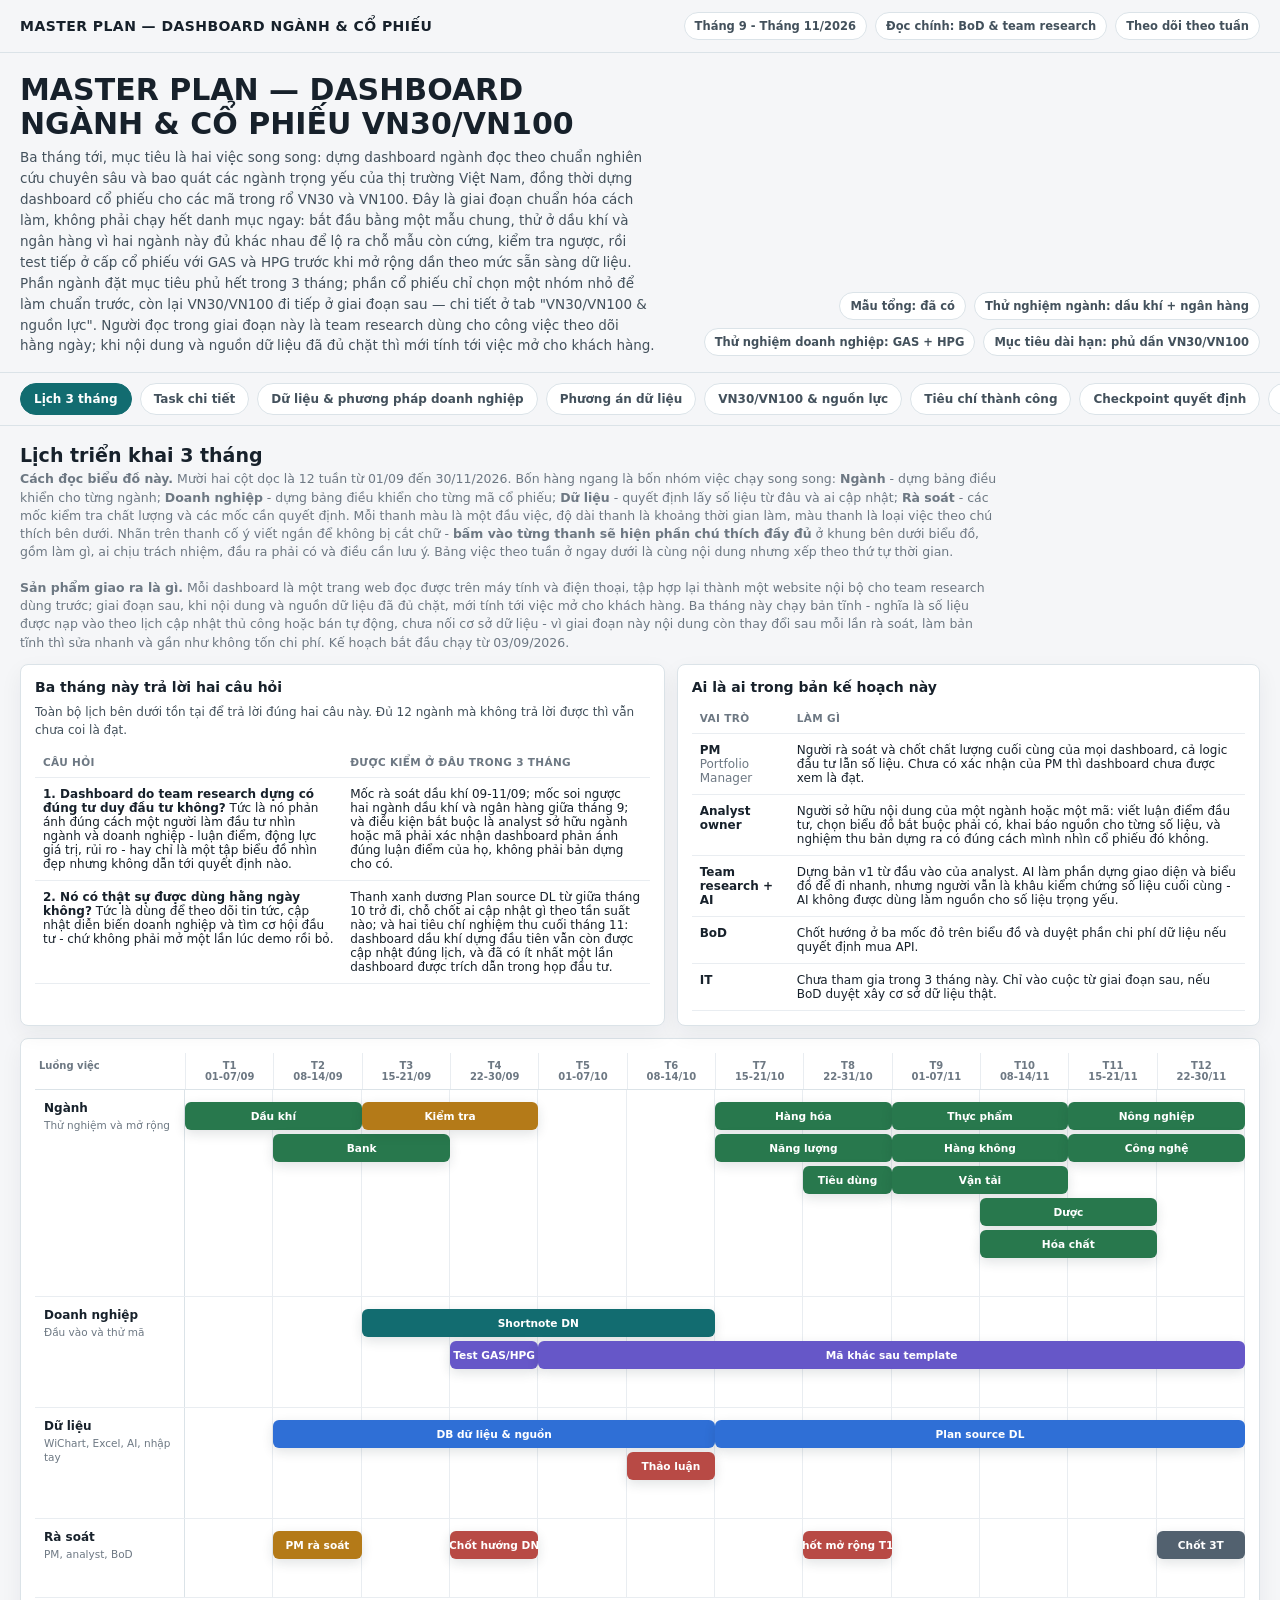
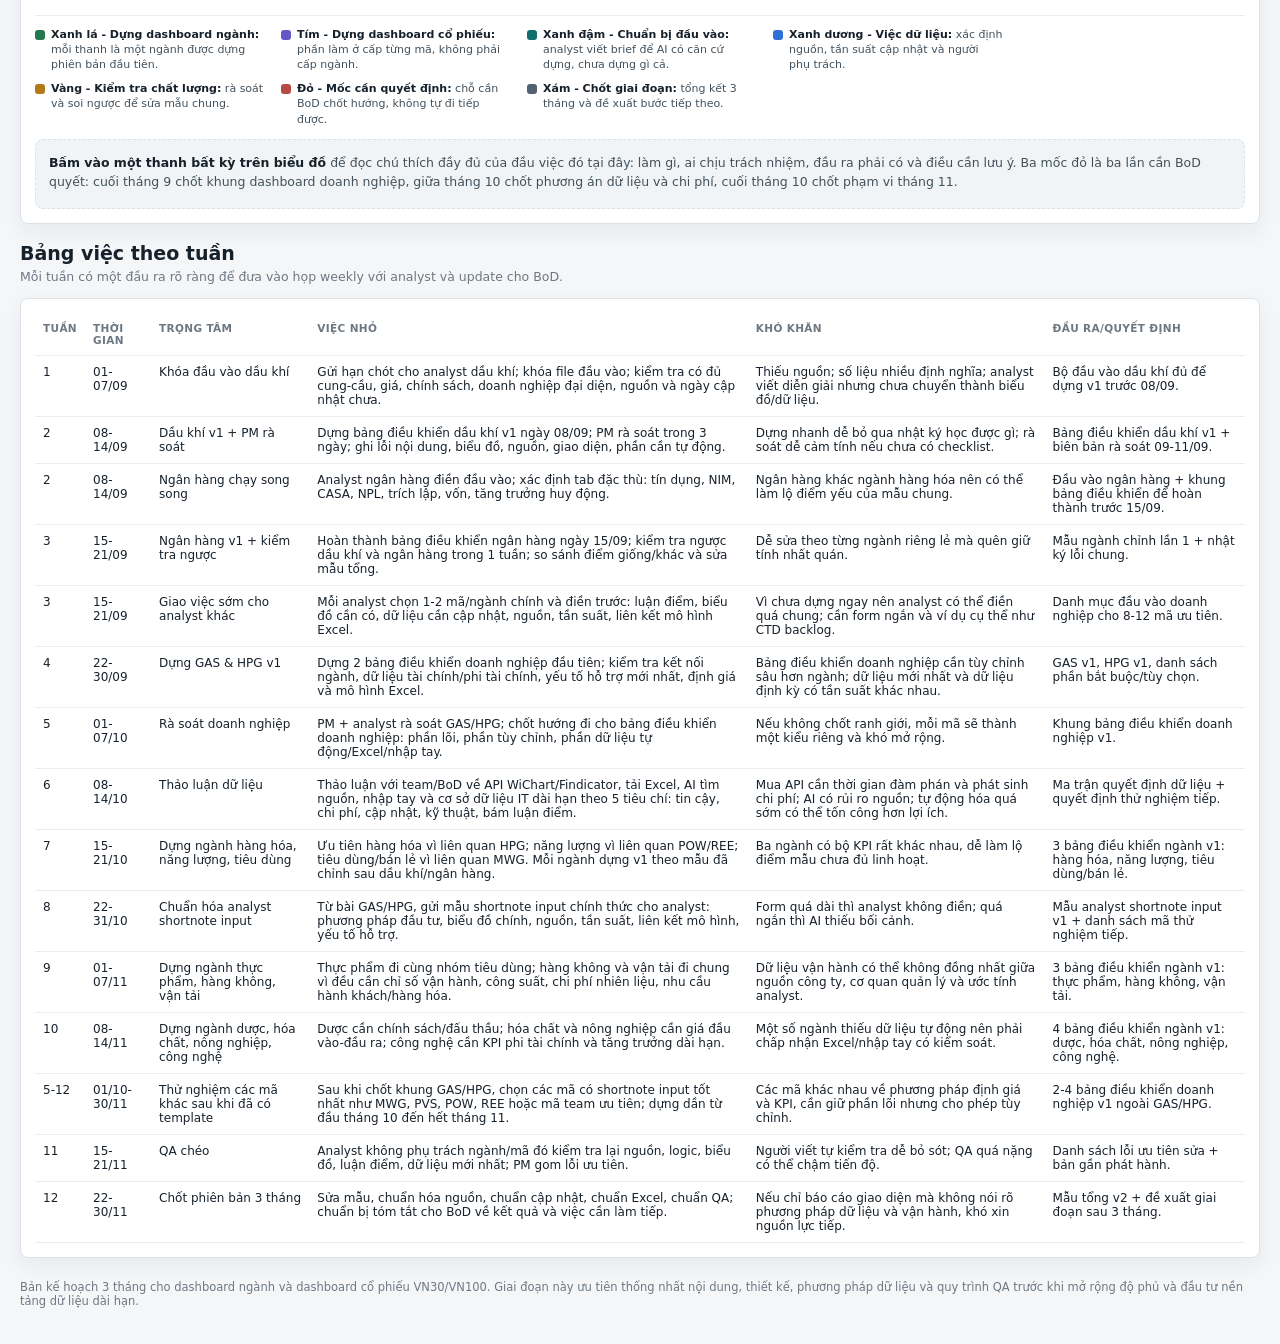
==== index.html @ db9c9053 "Rút gọn chú thích và thống nhất cách gọi BoD - Bỏ mục "Vì sao ở thời điểm này" khỏi 23 chú thích trê" ====
<!doctype html>
<html lang="vi">
<head>
<meta charset="utf-8"/>
<meta name="viewport" content="width=device-width,initial-scale=1"/>
<title>Master Plan Dashboard Ngành & Cổ Phiếu</title>
<style>
:root{
  color-scheme:light;
  --page:#f5f6f8;
  --surface:#ffffff;
  --soft:#f0f4f6;
  --soft2:#f8fafb;
  --ink:#17212b;
  --ink2:#43515c;
  --muted:#6d7883;
  --line:#dbe3e8;
  --hair:#e9edf1;
  --teal:#126c70;
  --blue:#2f6fd6;
  --green:#28784d;
  --amber:#b47a18;
  --red:#b84a45;
  --violet:#6657c8;
  --slate:#52616f;
  --shadow:0 8px 22px rgba(20,35,45,.06);
}
*{box-sizing:border-box}
html{scroll-behavior:smooth}
body{margin:0;background:var(--page);color:var(--ink);font-family:ui-sans-serif,system-ui,-apple-system,"Segoe UI",Roboto,Arial,sans-serif;font-variant-numeric:tabular-nums}
button,input,select{font:inherit}
button{appearance:none}
header{position:sticky;top:0;z-index:30;background:rgba(245,246,248,.94);backdrop-filter:blur(12px);border-bottom:1px solid var(--line)}
.nav{max-width:1480px;margin:auto;padding:12px 20px;display:flex;align-items:center;justify-content:space-between;gap:16px}
.brand{font-size:14px;font-weight:900;letter-spacing:.45px;text-transform:uppercase}
.navright{display:flex;gap:8px;align-items:center;flex-wrap:wrap}
.chip{border:1px solid var(--line);background:var(--surface);border-radius:999px;padding:6px 10px;color:var(--ink2);font-size:11.5px;font-weight:750}
.container{max-width:1480px;margin:auto;padding:20px 20px 36px}
.intro{display:flex;justify-content:space-between;gap:18px;align-items:flex-end;margin-bottom:16px}
.intro h1{font-size:30px;line-height:1.12;margin:0 0 7px;letter-spacing:0;text-transform:uppercase}
.intro p{margin:0;color:var(--ink2);font-size:13.5px;line-height:1.55;max-width:920px}
.introMeta{display:flex;gap:8px;flex-wrap:wrap;justify-content:flex-end}
.tabs{position:sticky;top:47px;z-index:25;background:rgba(245,246,248,.95);backdrop-filter:blur(10px);border-top:1px solid var(--line);border-bottom:1px solid var(--line);margin:0 -20px;padding:10px 20px;display:flex;gap:8px;overflow:auto}
.tabbtn{white-space:nowrap;border:1px solid var(--line);background:var(--surface);color:var(--ink2);border-radius:999px;padding:8px 13px;font-size:12px;font-weight:850;cursor:pointer}
.tabbtn.active{background:var(--teal);border-color:var(--teal);color:#fff}
.pane{display:none}
.pane.active{display:block}
.section{margin-top:18px}
.sectionhead{display:flex;justify-content:space-between;gap:16px;align-items:flex-end;margin-bottom:12px;flex-wrap:wrap}
.sectionhead h2{font-size:19px;margin:0}
.sectionhead p{margin:4px 0 0;color:var(--muted);font-size:12.5px;line-height:1.45;max-width:980px}
.grid{display:grid;gap:12px}
.two{grid-template-columns:1.05fr .95fr}
.three{grid-template-columns:repeat(3,1fr)}
.card{background:var(--surface);border:1px solid var(--line);border-radius:8px;padding:14px;box-shadow:var(--shadow);overflow:auto}
.card h3{margin:0 0 8px;font-size:14px}
.note{border-left:4px solid var(--teal);background:var(--soft);border-radius:8px;padding:12px 13px;color:var(--ink2);font-size:12.5px;line-height:1.55}
.list{margin:0;padding-left:18px;color:var(--ink2);font-size:12px;line-height:1.55}
.list li{margin:4px 0}
.tagrow{display:flex;gap:7px;flex-wrap:wrap}
.tag{display:inline-flex;align-items:center;border-radius:999px;padding:4px 8px;font-size:10.5px;font-weight:850;background:var(--soft);color:var(--teal);border:1px solid var(--line)}
table{width:100%;border-collapse:collapse;font-size:12px}
th,td{border-bottom:1px solid var(--hair);padding:9px 8px;text-align:left;vertical-align:top}
th{font-size:10.5px;text-transform:uppercase;letter-spacing:.35px;color:var(--muted)}
td b{color:var(--ink)}
.status{display:inline-flex;border-radius:999px;padding:3px 8px;font-size:10.5px;font-weight:850;white-space:nowrap}
.s-now{background:#e6f2f2;color:var(--teal)}
.s-next{background:#e8effc;color:var(--blue)}
.s-discuss{background:#fff1dc;color:#8a5d13}
.s-risk{background:#fae7e5;color:var(--red)}
.s-later{background:#edf0f3;color:var(--slate)}
.timelineWrap{overflow:auto;padding-bottom:6px}
.gantt{min-width:1120px}
.weeks{display:grid;grid-template-columns:150px repeat(12,1fr);border-bottom:1px solid var(--line)}
.weeks div{padding:7px 4px;font-size:10px;font-weight:850;color:var(--muted);text-align:center;border-left:1px solid var(--hair);min-width:0}
.weeks div:first-child{text-align:left;border-left:0}
.lane{display:grid;grid-template-columns:150px 1fr;min-height:52px;border-bottom:1px solid var(--hair)}
.laneLabel{padding:11px 9px;border-right:1px solid var(--line)}
.laneLabel b{display:block;font-size:12px}
.laneLabel span{display:block;font-size:10.5px;color:var(--muted);line-height:1.35;margin-top:3px}
.laneTrack{position:relative;background:repeating-linear-gradient(to right,transparent 0,transparent calc(100% / 12 - 1px),var(--hair) calc(100% / 12 - 1px),var(--hair) calc(100% / 12))}
.bar{position:absolute;top:12px;height:28px;border:0;border-radius:6px;color:#fff;font-size:10.6px;font-weight:900;display:flex;align-items:center;justify-content:center;padding:0 5px;cursor:pointer;box-shadow:0 4px 12px rgba(20,35,45,.13);overflow:hidden;white-space:nowrap;text-overflow:ellipsis;min-width:0}
.bar[data-kind="method"]{background:var(--teal)}
.bar[data-kind="data"]{background:var(--blue)}
.bar[data-kind="build"]{background:var(--green)}
.bar[data-kind="qa"]{background:var(--amber)}
.bar[data-kind="stock"]{background:var(--violet)}
.bar[data-kind="decision"]{background:var(--red)}
.bar[data-kind="ops"]{background:var(--slate)}
.legend{display:flex;flex-wrap:wrap;gap:8px 16px;margin-top:11px;padding-top:11px;border-top:1px solid var(--hair)}
.legend .legItem{display:inline-flex;align-items:flex-start;gap:6px;font-size:11px;color:var(--ink2);line-height:1.4;max-width:230px}
.legend i{width:10px;height:10px;border-radius:3px;flex:0 0 auto;margin-top:3px}
.legend b{color:var(--ink);font-weight:850}
.legend .lg-method{background:var(--teal)} .legend .lg-data{background:var(--blue)} .legend .lg-build{background:var(--green)}
.legend .lg-qa{background:var(--amber)} .legend .lg-stock{background:var(--violet)} .legend .lg-decision{background:var(--red)} .legend .lg-ops{background:var(--slate)}
.detailBox{background:var(--soft);border:1px dashed var(--line);border-radius:8px;padding:13px;margin-top:12px;color:var(--ink2);font-size:12.5px;line-height:1.55;min-height:70px}
.detailBox b{color:var(--ink)}
.workGrid{display:grid;grid-template-columns:repeat(3,1fr);gap:12px}
.workCard,.option{background:var(--surface);border:1px solid var(--line);border-radius:8px;padding:13px;cursor:pointer;text-align:left}
.workCard{min-height:168px}
.workCard.active,.option.active{outline:2px solid var(--teal)}
.workCard h3{display:flex;align-items:flex-start;justify-content:space-between;gap:8px}
.workCard small{font-size:10px;color:var(--muted);font-weight:850;text-transform:uppercase;text-align:right;max-width:92px}
.workCard p,.option p{font-size:12px;color:var(--ink2);line-height:1.48;margin:0}
.optionGrid{display:grid;grid-template-columns:repeat(5,1fr);gap:10px}
.option h3{margin:0 0 5px;font-size:13px}
.score{display:grid;gap:5px;margin-top:8px}
.scoreRow{display:grid;grid-template-columns:74px 1fr 22px;gap:6px;align-items:center;font-size:10.5px;color:var(--muted)}
.rail{height:6px;border-radius:999px;background:var(--hair);overflow:hidden}
.rail span{display:block;height:100%;border-radius:999px;background:linear-gradient(90deg,var(--teal),var(--blue))}
.raci td:not(:first-child){text-align:center;font-weight:850}
.raci .a{color:var(--red)} .raci .r{color:var(--blue)} .raci .c{color:var(--amber)} .raci .i{color:var(--muted)}
.tag.vn30{background:#e6f2f2;color:var(--teal)}
.tag.vn100{background:#e8effc;color:var(--blue)}
.tag.later{background:#edf0f3;color:var(--slate)}
.footer{margin-top:22px;color:var(--muted);font-size:11.5px}
@media(max-width:1180px){.intro{display:block}.introMeta{justify-content:flex-start;margin-top:12px}.two,.three,.workGrid,.optionGrid{grid-template-columns:1fr}}
@media(max-width:680px){.container{padding:14px}.nav{padding:10px 14px;align-items:flex-start}.tabs{margin-left:-14px;margin-right:-14px;padding-left:14px}.intro h1{font-size:24px}.chip{font-size:10.5px}}
</style>
</head>
<body>
<header>
  <div class="nav">
    <div class="brand">Master Plan — Dashboard Ngành & Cổ Phiếu</div>
    <div class="navright">
      <span class="chip">Tháng 9 - Tháng 11/2026</span>
      <span class="chip">Đọc chính: BoD & team research</span>
      <span class="chip">Theo dõi theo tuần</span>
    </div>
  </div>
</header>

<main class="container">
  <section class="intro">
    <div>
      <h1>Master Plan — Dashboard Ngành & Cổ Phiếu VN30/VN100</h1>
      <p>Ba tháng tới, mục tiêu là hai việc song song: dựng dashboard ngành đọc theo chuẩn nghiên cứu chuyên sâu và bao quát các ngành trọng yếu của thị trường Việt Nam, đồng thời dựng dashboard cổ phiếu cho các mã trong rổ VN30 và VN100. Đây là giai đoạn chuẩn hóa cách làm, không phải chạy hết danh mục ngay: bắt đầu bằng một mẫu chung, thử ở dầu khí và ngân hàng vì hai ngành này đủ khác nhau để lộ ra chỗ mẫu còn cứng, kiểm tra ngược, rồi test tiếp ở cấp cổ phiếu với GAS và HPG trước khi mở rộng dần theo mức sẵn sàng dữ liệu. Phần ngành đặt mục tiêu phủ hết trong 3 tháng; phần cổ phiếu chỉ chọn một nhóm nhỏ để làm chuẩn trước, còn lại VN30/VN100 đi tiếp ở giai đoạn sau — chi tiết ở tab "VN30/VN100 & nguồn lực". Người đọc trong giai đoạn này là team research dùng cho công việc theo dõi hằng ngày; khi nội dung và nguồn dữ liệu đã đủ chặt thì mới tính tới việc mở cho khách hàng.</p>
    </div>
    <div class="introMeta">
      <span class="chip">Mẫu tổng: đã có</span>
      <span class="chip">Thử nghiệm ngành: dầu khí + ngân hàng</span>
      <span class="chip">Thử nghiệm doanh nghiệp: GAS + HPG</span>
      <span class="chip">Mục tiêu dài hạn: phủ dần VN30/VN100</span>
    </div>
  </section>

  <nav class="tabs" aria-label="Các phần của bảng điều khiển kế hoạch">
    <button class="tabbtn active" data-tab="timeline">Lịch 3 tháng</button>
    <button class="tabbtn" data-tab="tasks">Task chi tiết</button>
    <button class="tabbtn" data-tab="company">Dữ liệu & phương pháp doanh nghiệp</button>
    <button class="tabbtn" data-tab="data">Phương án dữ liệu</button>
    <button class="tabbtn" data-tab="matrix">VN30/VN100 & nguồn lực</button>
    <button class="tabbtn" data-tab="success">Tiêu chí thành công</button>
    <button class="tabbtn" data-tab="decision">Checkpoint quyết định</button>
    <button class="tabbtn" data-tab="ops">RACI & QA</button>
  </nav>

  <section class="pane active" id="timeline">
    <div class="section">
      <div class="sectionhead">
        <div>
          <h2>Lịch triển khai 3 tháng</h2>
          <p><b>Cách đọc biểu đồ này.</b> Mười hai cột dọc là 12 tuần từ 01/09 đến 30/11/2026. Bốn hàng ngang là bốn nhóm việc chạy song song: <b>Ngành</b> - dựng bảng điều khiển cho từng ngành; <b>Doanh nghiệp</b> - dựng bảng điều khiển cho từng mã cổ phiếu; <b>Dữ liệu</b> - quyết định lấy số liệu từ đâu và ai cập nhật; <b>Rà soát</b> - các mốc kiểm tra chất lượng và các mốc cần quyết định. Mỗi thanh màu là một đầu việc, độ dài thanh là khoảng thời gian làm, màu thanh là loại việc theo chú thích bên dưới. Nhãn trên thanh cố ý viết ngắn để không bị cắt chữ - <b>bấm vào từng thanh sẽ hiện phần chú thích đầy đủ</b> ở khung bên dưới biểu đồ, gồm làm gì, ai chịu trách nhiệm, đầu ra phải có và điều cần lưu ý. Bảng việc theo tuần ở ngay dưới là cùng nội dung nhưng xếp theo thứ tự thời gian.<br><br><b>Sản phẩm giao ra là gì.</b> Mỗi dashboard là một trang web đọc được trên máy tính và điện thoại, tập hợp lại thành một website nội bộ cho team research dùng trước; giai đoạn sau, khi nội dung và nguồn dữ liệu đã đủ chặt, mới tính tới việc mở cho khách hàng. Ba tháng này chạy bản tĩnh - nghĩa là số liệu được nạp vào theo lịch cập nhật thủ công hoặc bán tự động, chưa nối cơ sở dữ liệu - vì giai đoạn này nội dung còn thay đổi sau mỗi lần rà soát, làm bản tĩnh thì sửa nhanh và gần như không tốn chi phí. Kế hoạch bắt đầu chạy từ 03/09/2026.</p>
        </div>
      </div>
      <div class="grid two" style="margin-bottom:12px">
        <div class="card">
          <h3>Ba tháng này trả lời hai câu hỏi</h3>
          <p style="margin:0 0 8px;color:var(--ink2);font-size:12px;line-height:1.5">Toàn bộ lịch bên dưới tồn tại để trả lời đúng hai câu này. Đủ 12 ngành mà không trả lời được thì vẫn chưa coi là đạt.</p>
          <table>
            <thead><tr><th>Câu hỏi</th><th>Được kiểm ở đâu trong 3 tháng</th></tr></thead>
            <tbody>
              <tr>
                <td><b>1. Dashboard do team research dựng có đúng tư duy đầu tư không?</b> Tức là nó phản ánh đúng cách một người làm đầu tư nhìn ngành và doanh nghiệp - luận điểm, động lực giá trị, rủi ro - hay chỉ là một tập biểu đồ nhìn đẹp nhưng không dẫn tới quyết định nào.</td>
                <td>Mốc rà soát dầu khí 09-11/09; mốc soi ngược hai ngành dầu khí và ngân hàng giữa tháng 9; và điều kiện bắt buộc là analyst sở hữu ngành hoặc mã phải xác nhận dashboard phản ánh đúng luận điểm của họ, không phải bản dựng cho có.</td>
              </tr>
              <tr>
                <td><b>2. Nó có thật sự được dùng hằng ngày không?</b> Tức là dùng để theo dõi tin tức, cập nhật diễn biến doanh nghiệp và tìm cơ hội đầu tư - chứ không phải mở một lần lúc demo rồi bỏ.</td>
                <td>Thanh xanh dương Plan source DL từ giữa tháng 10 trở đi, chỗ chốt ai cập nhật gì theo tần suất nào; và hai tiêu chí nghiệm thu cuối tháng 11: dashboard dầu khí dựng đầu tiên vẫn còn được cập nhật đúng lịch, và đã có ít nhất một lần dashboard được trích dẫn trong họp đầu tư.</td>
              </tr>
            </tbody>
          </table>
        </div>
        <div class="card">
          <h3>Ai là ai trong bản kế hoạch này</h3>
          <table>
            <thead><tr><th>Vai trò</th><th>Làm gì</th></tr></thead>
            <tbody>
              <tr><td><b>PM</b><br><span style="color:var(--muted)">Portfolio Manager</span></td><td>Người rà soát và chốt chất lượng cuối cùng của mọi dashboard, cả logic đầu tư lẫn số liệu. Chưa có xác nhận của PM thì dashboard chưa được xem là đạt.</td></tr>
              <tr><td><b>Analyst owner</b></td><td>Người sở hữu nội dung của một ngành hoặc một mã: viết luận điểm đầu tư, chọn biểu đồ bắt buộc phải có, khai báo nguồn cho từng số liệu, và nghiệm thu bản dựng ra có đúng cách mình nhìn cổ phiếu đó không.</td></tr>
              <tr><td><b>Team research + AI</b></td><td>Dựng bản v1 từ đầu vào của analyst. AI làm phần dựng giao diện và biểu đồ để đi nhanh, nhưng người vẫn là khâu kiểm chứng số liệu cuối cùng - AI không được dùng làm nguồn cho số liệu trọng yếu.</td></tr>
              <tr><td><b>BoD</b></td><td>Chốt hướng ở ba mốc đỏ trên biểu đồ và duyệt phần chi phí dữ liệu nếu quyết định mua API.</td></tr>
              <tr><td><b>IT</b></td><td>Chưa tham gia trong 3 tháng này. Chỉ vào cuộc từ giai đoạn sau, nếu BoD duyệt xây cơ sở dữ liệu thật.</td></tr>
            </tbody>
          </table>
        </div>
      </div>
      <div class="card">
        <div class="timelineWrap">
          <div class="gantt" id="gantt">
            <div class="weeks" id="weeksHeader"></div>
          </div>
        </div>
        <div class="legend">
          <span class="legItem"><i class="lg-build"></i><span><b>Xanh lá - Dựng dashboard ngành:</b> mỗi thanh là một ngành được dựng phiên bản đầu tiên.</span></span>
          <span class="legItem"><i class="lg-stock"></i><span><b>Tím - Dựng dashboard cổ phiếu:</b> phần làm ở cấp từng mã, không phải cấp ngành.</span></span>
          <span class="legItem"><i class="lg-method"></i><span><b>Xanh đậm - Chuẩn bị đầu vào:</b> analyst viết brief để AI có căn cứ dựng, chưa dựng gì cả.</span></span>
          <span class="legItem"><i class="lg-data"></i><span><b>Xanh dương - Việc dữ liệu:</b> xác định nguồn, tần suất cập nhật và người phụ trách.</span></span>
          <span class="legItem"><i class="lg-qa"></i><span><b>Vàng - Kiểm tra chất lượng:</b> rà soát và soi ngược để sửa mẫu chung.</span></span>
          <span class="legItem"><i class="lg-decision"></i><span><b>Đỏ - Mốc cần quyết định:</b> chỗ cần BoD chốt hướng, không tự đi tiếp được.</span></span>
          <span class="legItem"><i class="lg-ops"></i><span><b>Xám - Chốt giai đoạn:</b> tổng kết 3 tháng và đề xuất bước tiếp theo.</span></span>
        </div>
        <div class="detailBox" id="timelineDetail"><b>Bấm vào một thanh bất kỳ trên biểu đồ</b> để đọc chú thích đầy đủ của đầu việc đó tại đây: làm gì, ai chịu trách nhiệm, đầu ra phải có và điều cần lưu ý. Ba mốc đỏ là ba lần cần BoD quyết: cuối tháng 9 chốt khung dashboard doanh nghiệp, giữa tháng 10 chốt phương án dữ liệu và chi phí, cuối tháng 10 chốt phạm vi tháng 11.</div>
      </div>
    </div>

    <div class="section">
      <div class="sectionhead">
        <div>
          <h2>Bảng việc theo tuần</h2>
          <p>Mỗi tuần có một đầu ra rõ ràng để đưa vào họp weekly với analyst và update cho BoD.</p>
        </div>
      </div>
      <div class="card">
        <table id="weeklyTable"></table>
      </div>
    </div>
  </section>

  <section class="pane" id="tasks">
    <div class="section">
      <div class="sectionhead">
        <div>
          <h2>Luồng việc lớn và task nhỏ</h2>
          <p>Chia theo cách này để không lẫn giữa việc nghiên cứu, việc chuẩn bị dữ liệu, việc dùng AI dựng giao diện, việc rà soát, và việc cần BoD quyết.</p>
        </div>
      </div>
      <div class="workGrid" id="workGrid"></div>
      <div class="detailBox" id="workDetail"><b>Cách dùng:</b> chọn một luồng việc để xem task nhỏ, khó khăn và đầu ra cần chốt.</div>
    </div>

    <div class="section">
      <div class="card">
        <h3>Các task quan trọng dễ bị bỏ sót</h3>
        <table>
          <thead><tr><th>Task</th><th>Vì sao quan trọng</th><th>Khi nào làm</th><th>Output cần có</th></tr></thead>
          <tbody>
            <tr><td><b>Nhật ký lỗi sau mỗi bảng điều khiển</b></td><td>Nếu không ghi lỗi, mỗi ngành/mã sau sẽ lặp lại cùng vấn đề.</td><td>Sau dầu khí, ngân hàng, GAS, HPG.</td><td>Danh sách lỗi theo nhóm: dữ liệu, nguồn, biểu đồ, giao diện, luận điểm.</td></tr>
            <tr><td><b>Tiêu chí PM rà soát</b></td><td>Tránh rà soát cảm tính kiểu đẹp/xấu nhưng không biết bảng điều khiển có dùng được không.</td><td>Trước rà soát dầu khí ngày 09-11/09.</td><td>Checklist 10-15 điểm cho ngành và doanh nghiệp.</td></tr>
            <tr><td><b>Danh mục nguồn dữ liệu</b></td><td>Giúp biết dữ liệu nào lấy qua API của WiChart hoặc Findicator, dữ liệu nào tải Excel, dữ liệu nào nhập tay.</td><td>Tuần 2-4 tháng 9.</td><td>Bảng mapping dữ liệu, nguồn, tần suất, owner, độ tin cậy.</td></tr>
            <tr><td><b>Chuẩn file Excel đầu vào</b></td><td>AI chỉ đọc ổn định nếu chuyên viên phân tích nhập cùng cấu trúc: tên sheet, kỳ dữ liệu, đơn vị, nguồn.</td><td>Trước khi mở rộng doanh nghiệp trong tháng 10.</td><td>Mẫu Excel đầu vào cho ngành và doanh nghiệp.</td></tr>
            <tr><td><b>Nhật ký quyết định</b></td><td>Các quyết định về API WiChart/Findicator, Excel, AI, nhập tay, IT cần có lý do để sau này không tranh luận lại từ đầu.</td><td>Từ cuối tháng 9 trở đi.</td><td>Log: quyết định, lý do, người duyệt, ngày xem lại.</td></tr>
            <tr><td><b>Danh sách dữ liệu cần cập nhật mới nhất</b></td><td>Bảng điều khiển cổ phiếu phải sống được, không chỉ là ảnh chụp tại một thời điểm.</td><td>Trong lúc thử GAS & HPG.</td><td>Bảng dữ liệu hằng ngày/hằng tuần/hằng tháng/hằng quý/theo sự kiện.</td></tr>
          </tbody>
        </table>
      </div>
    </div>
  </section>

  <section class="pane" id="company">
    <div class="section">
      <div class="sectionhead">
        <div>
          <h2>Chuẩn bị dữ liệu & phương pháp để dựng bảng điều khiển doanh nghiệp</h2>
          <p>Việc này cần giao sớm cho từng chuyên viên phân tích ngay trong tháng 9, kể cả với những mã chưa đến lượt dựng. Có đầu vào cụ thể ngay từ đầu thì AI mới không phải tự đoán cấu trúc phân tích của từng cổ phiếu — và đoán sai thì công sửa lại còn tốn hơn công viết brief.</p>
        </div>
      </div>
      <div class="grid two">
        <div class="card">
          <h3>Mỗi analyst cần điền gì cho từng mã</h3>
          <table>
            <thead><tr><th>Nhóm đầu vào</th><th>Nội dung cần điền</th><th>Đầu ra mong muốn</th></tr></thead>
            <tbody>
              <tr><td><b>Phương pháp đầu tư</b></td><td>Luận điểm đầu tư chính, 3-5 động lực giá trị, các tranh luận chính, điều kiện làm thay đổi quan điểm, yếu tố hỗ trợ 3-12 tháng.</td><td>1 trang mô tả cách chuyên viên phân tích nhìn cổ phiếu.</td></tr>
              <tr><td><b>Biểu đồ/dữ liệu chính</b></td><td>Biểu đồ bắt buộc phải có, chỉ số vận hành cần theo dõi, chỉ số tài chính cần nối từ mô hình, dữ liệu phi tài chính.</td><td>Danh sách biểu đồ/dữ liệu có ưu tiên cao, trung bình, thấp.</td></tr>
              <tr><td><b>Nguồn & cập nhật</b></td><td>Nguồn chính/phụ, có link hoặc file gốc, tần suất cập nhật, cách lấy dữ liệu: API WiChart/Findicator, Excel, AI tìm nguồn, nhập tay.</td><td>Bản đồ dữ liệu cho từng chỉ số.</td></tr>
              <tr><td><b>Cấu trúc bảng điều khiển</b></td><td>Tab bắt buộc, tab đặc thù, phần đọc nhanh, phần luận điểm, phần định giá, phần yếu tố hỗ trợ, phần rủi ro.</td><td>Khung nội dung cho từng mã.</td></tr>
              <tr><td><b>Liên kết Excel/mô hình</b></td><td>Sheet nào có thể nối, chỉ tiêu nào lấy từ mô hình, giả định nào cần hiển thị, định giá dùng multiples/DCF/SOTP/NAV.</td><td>Danh sách trường dữ liệu cần lấy từ mô hình Excel.</td></tr>
            </tbody>
          </table>
        </div>
        <div class="card">
          <h3>Form giao việc ngắn cho analyst</h3>
          <ul class="list">
            <li>Mã cổ phiếu này cần bảng điều khiển để trả lời câu hỏi đầu tư nào?</li>
            <li>Người đọc cần nhìn thấy 3 thông điệp gì trong 3 phút đầu?</li>
            <li>5-10 chỉ số hoặc sự kiện nào phải cập nhật liên tục?</li>
            <li>Mỗi chỉ số lấy từ đâu, cập nhật theo ngày/tuần/tháng/quý hay theo sự kiện?</li>
            <li>Biểu đồ nào là bắt buộc vì nó phản ánh mô hình kinh doanh?</li>
            <li>Phần nào lấy từ mô hình Excel định giá, phần nào lấy từ nguồn ngoài?</li>
            <li>Thông tin nào nếu thiếu thì bảng điều khiển không đáng tin?</li>
            <li>Phần nào analyst muốn tự tùy chỉnh để giữ phong cách phân tích riêng?</li>
          </ul>
        </div>
      </div>
    </div>

    <div class="section">
      <div class="card">
        <h3>Ví dụ đầu vào cho một số mã chính</h3>
        <table>
          <thead><tr><th>Mã</th><th>Data/chart nên chuẩn bị</th><th>Nguồn gợi ý</th><th>Challenge chính</th></tr></thead>
          <tbody>
            <tr><td><b>GAS</b></td><td>Sản lượng khí, giá dầu/LPG, LNG/dự án, hợp đồng/giá cước, cổ tức, capex, yếu tố hỗ trợ chính sách.</td><td>WiChart, BCTC, báo cáo thường niên, PVN, nguồn giá dầu/hàng hóa.</td><td>Phải tách dữ liệu hằng ngày như giá dầu khỏi dữ liệu theo quý như BCTC.</td></tr>
            <tr><td><b>HPG</b></td><td>Sản lượng thép, giá HRC, quặng/coke/spread, tồn kho, Dung Quất 2, xuất khẩu, nhu cầu bất động sản/đầu tư công.</td><td>WiChart, dữ liệu công ty, nguồn hàng hóa, báo cáo ngành thép, dữ liệu nội bộ.</td><td>Dữ liệu hàng hóa nhiều nguồn, cần thống nhất đơn vị và kỳ.</td></tr>
            <tr><td><b>CTD</b></td><td>Backlog, giá trị ký mới, gross margin dự án, tiến độ thu tiền, rủi ro công nợ, danh sách dự án lớn.</td><td>BCTC, công bố công ty, ĐHCĐ, báo cáo analyst, dữ liệu nội bộ.</td><td>Backlog không phải lúc nào cũng có dữ liệu cập nhật đều, dễ phải nhập tay có nguồn.</td></tr>
            <tr><td><b>MWG</b></td><td>Doanh thu/cửa hàng, số cửa hàng, BHX, biên gộp, chi phí vận hành, sức mua tiêu dùng, catalyst tái cấu trúc.</td><td>Báo cáo tháng/quý công ty, WiChart, BCTC, dữ liệu ngành bán lẻ.</td><td>Dữ liệu vận hành cập nhật nhanh, cần phân biệt số liệu công ty công bố và ước tính analyst.</td></tr>
            <tr><td><b>PVS</b></td><td>Backlog M&C, Lô B, FSO/FPSO, hợp đồng mới, tiến độ dự án, biên lợi nhuận theo mảng.</td><td>Công bố công ty, BCTC, tài liệu ĐHCĐ, báo cáo ngành dầu khí.</td><td>Catalyst theo sự kiện quan trọng hơn dữ liệu định kỳ.</td></tr>
            <tr><td><b>POW/REE</b></td><td>Sản lượng điện, thủy văn, giá khí/than, huy động nhà máy, dự án mới, NAV/SOTP nếu phù hợp.</td><td>EVN, công ty, WiChart, BCTC, dữ liệu thời tiết/thủy văn, báo cáo ngành điện.</td><td>Cần kết hợp dữ liệu vận hành, tài chính và định giá theo tài sản.</td></tr>
          </tbody>
        </table>
      </div>
    </div>
  </section>

  <section class="pane" id="data">
    <div class="section">
      <div class="sectionhead">
        <div>
          <h2>Phương án dữ liệu và trial & error</h2>
          <p>Không nên ép tất cả dữ liệu vào một cách lấy. Mỗi loại dữ liệu cần được chọn theo độ tin cậy, chi phí, khả năng update, công engineering và khả năng bám sát investment thesis.</p>
        </div>
      </div>
      <div class="optionGrid" id="optionGrid"></div>
      <div class="detailBox" id="optionDetail"><b>Nguyên tắc:</b> dữ liệu cập nhật thường xuyên thì ưu tiên tự động hóa; dữ liệu khó tự động nhưng quan trọng cho thesis thì cho phép Excel hoặc nhập tay có nguồn.</div>
    </div>

    <div class="section">
      <div class="grid two">
        <div class="card">
          <h3>Cây quyết định chọn nguồn dữ liệu</h3>
          <table>
            <thead><tr><th>Câu hỏi</th><th>Nếu câu trả lời là có</th><th>Nếu câu trả lời là không</th></tr></thead>
            <tbody>
              <tr><td>Dữ liệu có cần cập nhật hằng ngày/hằng tuần không?</td><td>Ưu tiên API của WiChart hoặc Findicator, hoặc nguồn tự động đáng tin khác.</td><td>Dùng tải Excel hoặc nhập tay có nguồn.</td></tr>
              <tr><td>Dữ liệu có ảnh hưởng trực tiếp đến thesis/valuation không?</td><td>Bắt buộc có nguồn, ngày cập nhật, kiểm tra chéo.</td><td>Có thể để ở mức tham khảo hoặc đưa xuống phụ lục.</td></tr>
              <tr><td>WiChart hoặc Findicator đã có sẵn dữ liệu/API cho chỉ số này chưa?</td><td>Test kết nối và tính chi phí/quyền truy cập.</td><td>Tìm nguồn public, báo cáo ngành, dữ liệu nội bộ hoặc nhập tay.</td></tr>
              <tr><td>AI lấy dữ liệu có đáng tin không?</td><td>Chỉ dùng nếu có link/file gốc và analyst xác nhận.</td><td>Không dùng AI làm nguồn cuối cùng cho số liệu trọng yếu.</td></tr>
              <tr><td>Dữ liệu có nên chuyển cho IT dựng cơ sở dữ liệu sau này không?</td><td>Ghi rõ cấu trúc bảng, khóa dữ liệu, tần suất, người phụ trách.</td><td>Giữ ở bảng điều khiển tĩnh/Excel cho tới khi có nhu cầu lặp lại đủ lớn.</td></tr>
            </tbody>
          </table>
        </div>
        <div class="card">
          <h3>Chủ đề cần discussion với team & BoD</h3>
          <ul class="list">
            <li>Chốt có mua quyền API của WiChart hoặc Findicator hay không, và phạm vi dữ liệu nào đáng mua - chỉ mua phần thật sự cần cập nhật thường xuyên.</li>
            <li>Chuẩn Excel đầu vào để analyst upload thay vì tự động hóa ngay từ đầu.</li>
            <li>Danh sách dữ liệu bắt buộc tự động: giá cổ phiếu, giá commodity, dữ liệu tài chính, tin tức/catalyst mới.</li>
            <li>Quy định nguồn: số liệu trọng yếu bắt buộc có nguồn gốc, ngày cập nhật và người xác nhận.</li>
            <li>Ranh giới AI: AI hỗ trợ nghiên cứu, trích xuất PDF, viết nội dung, dựng bảng điều khiển; chuyên viên phân tích vẫn là người kiểm chứng cuối.</li>
            <li>Khi nào chuyển từ HTML tĩnh + Excel sang cơ sở dữ liệu/ứng dụng do IT dựng.</li>
          </ul>
        </div>
      </div>
    </div>

    <div class="section">
      <div class="card">
        <h3>Lộ trình nền tảng kỹ thuật</h3>
        <p style="margin:0 0 10px;color:var(--muted);font-size:12.5px;line-height:1.5">Không nhảy thẳng lên cơ sở dữ liệu ngay. Ba tháng này ưu tiên chốt xong nội dung và thiết kế bằng cách làm rẻ, sửa nhanh; đầu tư kỹ thuật chỉ đến sau khi đã chứng minh được giá trị.</p>
        <table>
          <thead><tr><th>Giai đoạn</th><th>Cách làm</th><th>Vì sao chọn lúc này</th></tr></thead>
          <tbody>
            <tr><td><b>1 — Hiện tại (T9-T11/2026)</b></td><td>HTML tĩnh + Excel đầu vào chuẩn hóa, team research dùng AI dựng thủ công từng bảng điều khiển; xuất bản thành website nội bộ cho team research. Cần chọn nơi host kiểm soát được ai xem, vì nội dung là quan điểm đầu tư chưa công bố: GitHub Pages đi nhanh nhất nhưng bản miễn phí để trang công khai với bất kỳ ai có đường dẫn, muốn giới hạn người xem phải dùng gói trả phí; hai phương án thay thế là dịch vụ host tĩnh có đặt mật khẩu như Netlify hoặc Cloudflare Pages, hoặc đặt thẳng trên máy chủ nội bộ công ty.</td><td>Rẻ, sửa nhanh, phù hợp lúc nội dung và thiết kế còn đang thay đổi liên tục sau mỗi lần rà soát.</td></tr>
            <tr><td><b>2 — Sau T11/2026, nếu BoD duyệt</b></td><td>Bán tự động: script đọc Excel chuẩn hóa + API WiChart/Findicator cho phần dữ liệu cập nhật thường xuyên, vẫn xuất ra dashboard tĩnh nhưng giảm hẳn công nhập tay.</td><td>Lúc này đã biết rõ dữ liệu nào thật sự cần cập nhật đều, tránh tự động hóa nhầm chỗ không cần.</td></tr>
            <tr><td><b>3 — Dài hạn</b></td><td>Cơ sở dữ liệu thật + ứng dụng web do IT dựng, có phân quyền, lịch cập nhật tự động, thêm mã/ngành mới không phải dựng lại từ đầu.</td><td>Chỉ đáng đầu tư khi số lượng dashboard đủ lớn để việc dựng tay trở thành điểm nghẽn thật sự.</td></tr>
          </tbody>
        </table>
      </div>
    </div>
  </section>

  <section class="pane" id="matrix">
    <div class="section">
      <div class="sectionhead">
        <div>
          <h2>Ma trận ngành × mã đại diện VN30/VN100</h2>
          <p>12 ngành trọng yếu trong plan này gắn với mã đại diện nào trong rổ VN30/VN100, ngành nào build v1 tháng nào, và mã nào thực sự được dựng dashboard riêng trong 3 tháng này so với mã để lại cho giai đoạn sau. Danh sách mã VN30 do HOSE xét lại hai lần một năm (tháng 1 và tháng 7) — trước khi chốt mã build thật, kiểm tra lại rổ mới nhất chứ đừng lấy nguyên bảng này.</p>
        </div>
      </div>
      <div class="card">
        <table>
          <thead><tr><th>Ngành</th><th>Mã đại diện (VN30/VN100)</th><th>Ngành build v1 lúc nào</th><th>Mã cổ phiếu trong 3 tháng này</th></tr></thead>
          <tbody>
            <tr><td><b>Dầu khí</b></td><td><span class="tagrow"><span class="tag vn30">GAS·VN30</span><span class="tag vn30">PLX·VN30</span><span class="tag vn100">PVS·VN100</span><span class="tag vn100">PVD·VN100</span><span class="tag vn100">BSR·VN100</span></span></td><td>Tuần 1-2 (đầu T9)</td><td>GAS là mã pilot bắt buộc, dựng trước cả khi ngành xong để test khung doanh nghiệp. PVS là ứng viên thêm nếu input sẵn sàng; PLX/PVD/BSR để giai đoạn sau.</td></tr>
            <tr><td><b>Ngân hàng</b></td><td><span class="tagrow"><span class="tag vn30">VCB·VN30</span><span class="tag vn30">BID·VN30</span><span class="tag vn30">CTG·VN30</span><span class="tag vn30">TCB·VN30</span><span class="tag vn30">ACB·VN30</span><span class="tag vn30">MBB·VN30</span><span class="tag vn100">HDB·VN100</span><span class="tag vn100">VIB·VN100</span></span></td><td>Tuần 3 (giữa T9)</td><td>Chưa chọn mã cụ thể để build riêng trong 3 tháng — nếu còn dư nguồn lực sau GAS/HPG, cân nhắc thêm một mã lớn (VCB hoặc TCB); nếu không, để hẳn giai đoạn sau.</td></tr>
            <tr><td><b>Hàng hóa / Thép</b></td><td><span class="tagrow"><span class="tag vn30">HPG·VN30</span><span class="tag vn100">HSG·VN100</span><span class="tag vn100">NKG·VN100</span></span></td><td>Tuần 7-8 (đầu T10)</td><td>HPG là mã pilot bắt buộc, dựng cuối T9 — lệch pha có chủ đích, đi trước cả ngành để test khung doanh nghiệp sớm. HSG/NKG để giai đoạn sau.</td></tr>
            <tr><td><b>Năng lượng điện</b></td><td><span class="tagrow"><span class="tag vn30">POW·VN30</span><span class="tag vn30">REE·VN30</span><span class="tag vn100">PC1·VN100</span><span class="tag vn100">GEG·VN100</span></span></td><td>Tuần 7-8 (đầu T10)</td><td>POW hoặc REE là ứng viên cho nhóm 2-4 mã mở rộng thêm (tuần 5-12), chọn một chứ không làm cả hai.</td></tr>
            <tr><td><b>Tiêu dùng - bán lẻ</b></td><td><span class="tagrow"><span class="tag vn30">MWG·VN30</span><span class="tag vn100">PNJ·VN100</span><span class="tag vn100">DGW·VN100</span><span class="tag vn100">FRT·VN100</span></span></td><td>Tuần 8 (cuối T10)</td><td>MWG là ứng viên ưu tiên trong nhóm mã mở rộng, vì đã có sẵn ví dụ input ở tab doanh nghiệp.</td></tr>
            <tr><td><b>Thực phẩm</b></td><td><span class="tagrow"><span class="tag vn30">VNM·VN30</span><span class="tag vn30">SAB·VN30</span><span class="tag vn30">MSN·VN30</span><span class="tag vn100">KDC·VN100</span></span></td><td>Tuần 9-10 (đầu T11)</td><td><span class="tag later">Để giai đoạn sau</span></td></tr>
            <tr><td><b>Hàng không</b></td><td><span class="tagrow"><span class="tag vn30">VJC·VN30</span><span class="tag vn100">HVN·VN100</span><span class="tag vn100">ACV·VN100</span></span></td><td>Tuần 9-10 (đầu T11)</td><td><span class="tag later">Để giai đoạn sau</span></td></tr>
            <tr><td><b>Vận tải</b></td><td><span class="tagrow"><span class="tag vn100">GMD·VN100</span><span class="tag vn100">PVT·VN100</span><span class="tag vn100">HAH·VN100</span><span class="tag vn100">VSC·VN100</span></span></td><td>Tuần 9-10 (đầu T11)</td><td>PVT là ứng viên nếu team muốn mở rộng thêm theo hướng dầu khí; còn lại để giai đoạn sau.</td></tr>
            <tr><td><b>Dược</b></td><td><span class="tagrow"><span class="tag vn100">DHG·VN100</span><span class="tag vn100">IMP·VN100</span><span class="tag vn100">DBD·VN100</span></span></td><td>Tuần 10-11 (giữa T11)</td><td><span class="tag later">Để giai đoạn sau</span></td></tr>
            <tr><td><b>Hóa chất</b></td><td><span class="tagrow"><span class="tag vn100">DGC·VN100</span><span class="tag vn100">DPM·VN100</span><span class="tag vn100">DCM·VN100</span></span></td><td>Tuần 10-11 (giữa T11)</td><td><span class="tag later">Để giai đoạn sau</span></td></tr>
            <tr><td><b>Nông nghiệp</b></td><td><span class="tagrow"><span class="tag vn100">PAN·VN100</span><span class="tag vn100">HAG·VN100</span><span class="tag vn100">BAF·VN100</span></span></td><td>Tuần 11-12 (cuối T11)</td><td><span class="tag later">Để giai đoạn sau</span></td></tr>
            <tr><td><b>Công nghệ</b></td><td><span class="tagrow"><span class="tag vn30">FPT·VN30</span><span class="tag vn100">CMG·VN100</span></span></td><td>Tuần 11-12 (cuối T11)</td><td>FPT đáng cân nhắc nếu team muốn có một mã tăng trưởng phi hàng hóa trong nhóm pilot.</td></tr>
          </tbody>
        </table>
        <div class="note" style="margin-top:12px">Tổng rổ VN30 có 30 mã, VN100 có 100 mã. Trong 3 tháng này, dự kiến chỉ khoảng 6 mã có dashboard riêng (GAS, HPG, và 2-4 mã chọn thêm từ MWG/PVS/POW/REE/FPT). Gần 90% VN30 và phần lớn VN100 vẫn nằm ở "giai đoạn sau" — nguyên tắc chọn tiếp là ưu tiên ngành đã có dashboard xong, vốn hóa/thanh khoản cao, và analyst đã nộp shortnote input đủ tốt.</div>
      </div>
    </div>

    <div class="section">
      <div class="sectionhead">
        <div>
          <h2>Nguồn lực cần huy động theo tháng</h2>
          <p>Chưa có con số ngân sách/headcount chính thức — bảng dưới là khung để PM và team research điền số thật vào trước khi trình BoD. Mức độ ưu tiên tính theo tỷ lệ thời gian analyst cần dành ra, không phải số tiền.</p>
        </div>
      </div>
      <div class="card">
        <table>
          <thead><tr><th>Tháng</th><th>Khối lượng build</th><th>Nhân sự cần huy động</th><th>Mức ưu tiên thời gian analyst</th><th>Cần BoD duyệt gì</th></tr></thead>
          <tbody>
            <tr><td><b>T9/2026</b></td><td>2 ngành (dầu khí, ngân hàng) + khóa input doanh nghiệp cho 8-12 mã</td><td>PM full-time; 2 analyst ngành; 8-12 analyst điền shortnote bán thời gian</td><td>Cao với 2 analyst ngành phụ trách dầu khí/ngân hàng</td><td>Chưa cần — vẫn trong ngân sách vận hành hiện có</td></tr>
            <tr><td><b>T10/2026</b></td><td>3 ngành (hàng hóa, năng lượng, tiêu dùng) + GAS/HPG v1 + 2-4 mã mở rộng</td><td>PM full-time; 3 analyst ngành; analyst sở hữu từng mã pilot; QA chéo kiêm nhiệm</td><td>Trung bình-cao, dàn trải hơn tháng 9</td><td>Quyết định có mua quyền API của WiChart hoặc Findicator hay không (ảnh hưởng chi phí từ tháng 11 trở đi)</td></tr>
            <tr><td><b>T11/2026</b></td><td>7 ngành còn lại (thực phẩm, hàng không, vận tải, dược, hóa chất, nông nghiệp, công nghệ) + QA chéo toàn bộ</td><td>PM full-time; 7 analyst ngành song song; toàn bộ analyst tham gia QA chéo</td><td>Cao, nhiều ngành chạy song song nhất trong 3 tháng</td><td>Duyệt nguồn lực/ngân sách cho giai đoạn phủ tiếp VN30/VN100 sau tháng 11</td></tr>
          </tbody>
        </table>
      </div>
    </div>
  </section>

  <section class="pane" id="success">
    <div class="section">
      <div class="sectionhead">
        <div>
          <h2>Tiêu chí thành công</h2>
          <p>QA ở tab RACI kiểm tra từng dashboard có đạt chuẩn hay không. Phần này đo cả dự án 3 tháng có đạt mục tiêu hay không — kể cả khi từng dashboard riêng lẻ đều pass QA.</p>
        </div>
      </div>
      <div class="grid two">
        <div class="card">
          <h3>Đo được đến cuối tháng 11</h3>
          <table>
            <thead><tr><th>Tiêu chí</th><th>Mục tiêu cuối T11/2026</th></tr></thead>
            <tbody>
              <tr><td><b>Độ phủ ngành</b></td><td>12/12 ngành trọng yếu có dashboard v1.</td></tr>
              <tr><td><b>Độ phủ cổ phiếu</b></td><td>Khoảng 6 mã VN30/VN100 có dashboard riêng; phần còn lại có roadmap rõ ràng, không phải "chưa biết bao giờ làm".</td></tr>
              <tr><td><b>Nguồn dữ liệu</b></td><td>100% điểm dữ liệu trọng yếu trong phần lõi bắt buộc có nguồn và ngày cập nhật.</td></tr>
              <tr><td><b>Đúng tư duy đầu tư</b></td><td>Analyst sở hữu từng ngành/mã xác nhận dashboard phản ánh đúng luận điểm của họ, không phải bản dựng cho có; PM xác nhận cấu trúc dashboard dẫn được tới một quyết định đầu tư chứ không dừng ở mô tả.</td></tr>
              <tr><td><b>Dùng thật hằng ngày</b></td><td>Analyst dùng dashboard trong công việc theo dõi thường ngày - cập nhật tin tức, theo diễn biến doanh nghiệp, rà cơ hội đầu tư - chứ không mở riêng lúc họp. Đo bằng: có ít nhất một lần dashboard được trích dẫn trong họp đầu tư với BoD, và mỗi dashboard đã dựng đều có dấu vết cập nhật trong tháng gần nhất.</td></tr>
              <tr><td><b>Duy trì được</b></td><td>Dashboard v1 đầu tiên (dầu khí) vẫn còn cập nhật đúng lịch đã chốt vào cuối tháng 11, không bị bỏ quên sau khi ra bản mới.</td></tr>
            </tbody>
          </table>
        </div>
        <div class="card">
          <h3>Không tính là xong</h3>
          <ul class="list">
            <li>Giao diện đẹp nhưng số liệu trọng yếu chưa xác nhận nguồn — vẫn coi là chưa đạt, không phải "gần đạt".</li>
            <li>Build được nhiều ngành/mã nhưng chất lượng không đều — vài cái tốt không bù được vài cái ẩu.</li>
            <li>Ra mắt đúng hạn nhưng sau tuần đầu không ai mở lại — nghĩa là chưa trả lời đúng câu hỏi đầu tư người đọc cần.</li>
            <li>Analyst phải tự sửa lại gần hết vì bản AI dựng không đúng luận điểm — coi như task đó phải làm lại, không phải "đã xong 80%".</li>
            <li>Dữ liệu đẹp nhưng không ai cập nhật sau tuần đầu tiên vì chưa có người phụ trách rõ ràng.</li>
          </ul>
        </div>
      </div>
    </div>
  </section>

  <section class="pane" id="decision">
    <div class="section">
      <div class="sectionhead">
        <div>
          <h2>Checkpoint quyết định</h2>
          <p>Các checkpoint này là nơi chốt hướng đi, không chỉ cập nhật tiến độ. Mỗi checkpoint cần có bằng chứng từ bảng điều khiển đã dựng thật.</p>
        </div>
      </div>
      <div class="card">
        <table>
          <thead><tr><th>Thời điểm</th><th>Quyết định cần chốt</th><th>Bằng chứng cần mang vào họp</th><th>Người tham gia</th></tr></thead>
          <tbody>
            <tr><td><b>09-11/09</b></td><td>Dầu khí v1 có đủ tốt để làm thử nghiệm mẫu ngành không?</td><td>Bảng điều khiển dầu khí v1, nhật ký lỗi, phần thiếu dữ liệu, phần cần sửa thiết kế.</td><td>PM, analyst dầu khí.</td></tr>
            <tr><td><b>16-22/09</b></td><td>Sau dầu khí + ngân hàng, mẫu ngành cần sửa gì trước khi mở rộng?</td><td>So sánh 2 ngành, danh sách điểm giống/khác, chart nào giữ, chart nào tùy chỉnh.</td><td>PM, analyst dầu khí, analyst ngân hàng, team research.</td></tr>
            <tr><td><b>Cuối 09</b></td><td>Chốt hướng đi cho bảng điều khiển doanh nghiệp sau khi test GAS/HPG.</td><td>GAS v1, HPG v1, phản hồi của analyst, phần lõi bắt buộc, phần được tùy chỉnh, dữ liệu cần tự động.</td><td>PM, analyst liên quan, BoD nếu cần.</td></tr>
            <tr><td><b>Tuần 2 tháng 10</b></td><td>Chọn phương án dữ liệu chính cho giai đoạn mở rộng.</td><td>Ma trận API WiChart hoặc Findicator/Excel/AI/nhập tay, chi phí, rủi ro, dữ liệu cần cập nhật thường xuyên.</td><td>PM, team research, BoD, IT nếu có.</td></tr>
            <tr><td><b>Cuối tháng 10</b></td><td>Chốt danh sách ngành/mã mở rộng tháng 11 và nguyên tắc lấy nguồn dữ liệu.</td><td>Danh sách ngành/mã có đầu vào sẵn, độ khó dữ liệu, độ quan trọng với quyết định đầu tư, phương án API WiChart hoặc Findicator/Excel/AI/nhập tay.</td><td>PM, trưởng nhóm nghiên cứu, analyst owners.</td></tr>
            <tr><td><b>Cuối tháng 11</b></td><td>Giai đoạn sau 3 tháng cần đi tiếp với IT/cơ sở dữ liệu như thế nào, và phủ tiếp phần VN30/VN100 còn lại ra sao?</td><td>Bộ bảng điều khiển đã có, phản hồi sử dụng, lỗi còn tồn, yêu cầu kỹ thuật dài hạn, cùng ma trận ngành-mã còn thiếu và nguồn lực ước tính từ tab VN30/VN100 & nguồn lực.</td><td>PM, BoD, team research, IT.</td></tr>
          </tbody>
        </table>
      </div>
    </div>
  </section>

  <section class="pane" id="ops">
    <div class="section">
      <div class="sectionhead">
        <div>
          <h2>RACI & QA</h2>
          <p>Phần này để BoD và team nhìn ra ngay ai là người chốt, ai trực tiếp làm, ai góp ý trước khi chốt, và ai chỉ cần nắm thông tin.</p>
        </div>
      </div>
      <div class="grid two">
        <div class="card">
          <h3>Ma trận trách nhiệm</h3>
          <table class="raci">
            <thead><tr><th>Hoạt động</th><th>PM</th><th>Analyst owner</th><th>Team research (dựng, dữ liệu, QA)</th><th>BoD</th><th>IT</th></tr></thead>
            <tbody>
              <tr><td>Chốt mục tiêu, thứ tự ưu tiên</td><td class="r">R</td><td class="c">C</td><td class="i">I</td><td class="a">A</td><td class="i">I</td></tr>
              <tr><td>Điền đầu vào ngành</td><td class="a">A</td><td class="r">R</td><td class="c">C</td><td class="i">I</td><td class="i">I</td></tr>
              <tr><td>Dựng bảng điều khiển bằng AI</td><td class="a">A</td><td class="c">C</td><td class="r">R</td><td class="i">I</td><td class="i">I</td></tr>
              <tr><td>Kiểm tra nguồn và số liệu</td><td class="a">A</td><td class="r">R</td><td class="r">R</td><td class="i">I</td><td class="i">I</td></tr>
              <tr><td>Chốt phương án dữ liệu</td><td class="r">R</td><td class="c">C</td><td class="c">C</td><td class="a">A</td><td class="c">C</td></tr>
              <tr><td>Thiết kế database dài hạn</td><td class="c">C</td><td class="c">C</td><td class="c">C</td><td class="a">A</td><td class="r">R</td></tr>
            </tbody>
          </table>
        </div>
        <div class="card">
          <h3>Checklist QA trước khi xem là đạt</h3>
          <ul class="list">
            <li>Các điểm dữ liệu trọng yếu có nguồn, ngày cập nhật và người xác nhận.</li>
            <li>Biểu đồ phục vụ thesis, không chỉ đưa vào vì có dữ liệu.</li>
            <li>Dữ liệu khác tần suất được tách rõ: hằng ngày, hằng tuần, hằng tháng, hằng quý, theo sự kiện.</li>
            <li>Thông tin mới nhất được cập nhật hoặc có nhãn rõ là chưa cập nhật.</li>
            <li>Phần nào tự động, tải Excel, AI tìm nguồn, nhập tay phải được ghi rõ.</li>
            <li>Analyst owner đã xác nhận logic ngành/doanh nghiệp.</li>
            <li>PM đã ghi log lỗi và quyết định sửa/không sửa.</li>
          </ul>
        </div>
      </div>
    </div>

    <div class="section">
      <div class="grid three">
        <div class="card"><h3>Rủi ro dữ liệu</h3><ul class="list"><li>WiChart hoặc Findicator có dữ liệu nhưng chưa chốt được quyền truy cập/API, nên giai đoạn đầu vẫn phải tải Excel thủ công.</li><li>Nguồn free thiếu ổn định hoặc thiếu lịch sử.</li><li>Excel của từng analyst không cùng cấu trúc.</li></ul></div>
        <div class="card"><h3>Rủi ro kỹ thuật</h3><ul class="list"><li>Bảng điều khiển tĩnh dễ thử nhanh nhưng khó cập nhật hàng loạt.</li><li>Nối mô hình Excel có thể phức tạp hơn dự kiến.</li><li>Dữ liệu hằng ngày nhiều nguồn làm bảng điều khiển chậm hoặc khó bảo trì.</li></ul></div>
        <div class="card"><h3>Rủi ro phân tích</h3><ul class="list"><li>Bảng điều khiển đẹp nhưng không phản ánh luận điểm đầu tư.</li><li>Mỗi analyst tùy chỉnh quá khác nhau làm mất tính nhất quán.</li><li>AI viết tự tin nhưng số liệu/nguồn chưa được kiểm chứng.</li></ul></div>
      </div>
    </div>
  </section>

  <div class="footer">Bản kế hoạch 3 tháng cho dashboard ngành và dashboard cổ phiếu VN30/VN100. Giai đoạn này ưu tiên thống nhất nội dung, thiết kế, phương pháp dữ liệu và quy trình QA trước khi mở rộng độ phủ và đầu tư nền tảng dữ liệu dài hạn.</div>
</main>

<script>
const weeks = [
  '01-07/09','08-14/09','15-21/09','22-30/09',
  '01-07/10','08-14/10','15-21/10','22-31/10',
  '01-07/11','08-14/11','15-21/11','22-30/11'
];

const weeklyRows = [
  ['1','01-07/09','Khóa đầu vào dầu khí','Gửi hạn chót cho analyst dầu khí; khóa file đầu vào; kiểm tra có đủ cung-cầu, giá, chính sách, doanh nghiệp đại diện, nguồn và ngày cập nhật chưa.','Thiếu nguồn; số liệu nhiều định nghĩa; analyst viết diễn giải nhưng chưa chuyển thành biểu đồ/dữ liệu.','Bộ đầu vào dầu khí đủ để dựng v1 trước 08/09.'],
  ['2','08-14/09','Dầu khí v1 + PM rà soát','Dựng bảng điều khiển dầu khí v1 ngày 08/09; PM rà soát trong 3 ngày; ghi lỗi nội dung, biểu đồ, nguồn, giao diện, phần cần tự động.','Dựng nhanh dễ bỏ qua nhật ký học được gì; rà soát dễ cảm tính nếu chưa có checklist.','Bảng điều khiển dầu khí v1 + biên bản rà soát 09-11/09.'],
  ['2','08-14/09','Ngân hàng chạy song song','Analyst ngân hàng điền đầu vào; xác định tab đặc thù: tín dụng, NIM, CASA, NPL, trích lập, vốn, tăng trưởng huy động.','Ngân hàng khác ngành hàng hóa nên có thể làm lộ điểm yếu của mẫu chung.','Đầu vào ngân hàng + khung bảng điều khiển để hoàn thành trước 15/09.'],
  ['3','15-21/09','Ngân hàng v1 + kiểm tra ngược','Hoàn thành bảng điều khiển ngân hàng ngày 15/09; kiểm tra ngược dầu khí và ngân hàng trong 1 tuần; so sánh điểm giống/khác và sửa mẫu tổng.','Dễ sửa theo từng ngành riêng lẻ mà quên giữ tính nhất quán.','Mẫu ngành chỉnh lần 1 + nhật ký lỗi chung.'],
  ['3','15-21/09','Giao việc sớm cho analyst khác','Mỗi analyst chọn 1-2 mã/ngành chính và điền trước: luận điểm, biểu đồ cần có, dữ liệu cần cập nhật, nguồn, tần suất, liên kết mô hình Excel.','Vì chưa dựng ngay nên analyst có thể điền quá chung; cần form ngắn và ví dụ cụ thể như CTD backlog.','Danh mục đầu vào doanh nghiệp cho 8-12 mã ưu tiên.'],
  ['4','22-30/09','Dựng GAS & HPG v1','Dựng 2 bảng điều khiển doanh nghiệp đầu tiên; kiểm tra kết nối ngành, dữ liệu tài chính/phi tài chính, yếu tố hỗ trợ mới nhất, định giá và mô hình Excel.','Bảng điều khiển doanh nghiệp cần tùy chỉnh sâu hơn ngành; dữ liệu mới nhất và dữ liệu định kỳ có tần suất khác nhau.','GAS v1, HPG v1, danh sách phần bắt buộc/tùy chọn.'],
  ['5','01-07/10','Rà soát doanh nghiệp','PM + analyst rà soát GAS/HPG; chốt hướng đi cho bảng điều khiển doanh nghiệp: phần lõi, phần tùy chỉnh, phần dữ liệu tự động/Excel/nhập tay.','Nếu không chốt ranh giới, mỗi mã sẽ thành một kiểu riêng và khó mở rộng.','Khung bảng điều khiển doanh nghiệp v1.'],
  ['6','08-14/10','Thảo luận dữ liệu','Thảo luận với team/BoD về API WiChart/Findicator, tải Excel, AI tìm nguồn, nhập tay và cơ sở dữ liệu IT dài hạn theo 5 tiêu chí: tin cậy, chi phí, cập nhật, kỹ thuật, bám luận điểm.','Mua API cần thời gian đàm phán và phát sinh chi phí; AI có rủi ro nguồn; tự động hóa quá sớm có thể tốn công hơn lợi ích.','Ma trận quyết định dữ liệu + quyết định thử nghiệm tiếp.'],
  ['7','15-21/10','Dựng ngành hàng hóa, năng lượng, tiêu dùng','Ưu tiên hàng hóa vì liên quan HPG; năng lượng vì liên quan POW/REE; tiêu dùng/bán lẻ vì liên quan MWG. Mỗi ngành dựng v1 theo mẫu đã chỉnh sau dầu khí/ngân hàng.','Ba ngành có bộ KPI rất khác nhau, dễ làm lộ điểm mẫu chưa đủ linh hoạt.','3 bảng điều khiển ngành v1: hàng hóa, năng lượng, tiêu dùng/bán lẻ.'],
  ['8','22-31/10','Chuẩn hóa analyst shortnote input','Từ bài GAS/HPG, gửi mẫu shortnote input chính thức cho analyst: phương pháp đầu tư, biểu đồ chính, nguồn, tần suất, liên kết mô hình, yếu tố hỗ trợ.','Form quá dài thì analyst không điền; quá ngắn thì AI thiếu bối cảnh.','Mẫu analyst shortnote input v1 + danh sách mã thử nghiệm tiếp.'],
  ['9','01-07/11','Dựng ngành thực phẩm, hàng không, vận tải','Thực phẩm đi cùng nhóm tiêu dùng; hàng không và vận tải đi chung vì đều cần chỉ số vận hành, công suất, chi phí nhiên liệu, nhu cầu hành khách/hàng hóa.','Dữ liệu vận hành có thể không đồng nhất giữa nguồn công ty, cơ quan quản lý và ước tính analyst.','3 bảng điều khiển ngành v1: thực phẩm, hàng không, vận tải.'],
  ['10','08-14/11','Dựng ngành dược, hóa chất, nông nghiệp, công nghệ','Dược cần chính sách/đấu thầu; hóa chất và nông nghiệp cần giá đầu vào-đầu ra; công nghệ cần KPI phi tài chính và tăng trưởng dài hạn.','Một số ngành thiếu dữ liệu tự động nên phải chấp nhận Excel/nhập tay có kiểm soát.','4 bảng điều khiển ngành v1: dược, hóa chất, nông nghiệp, công nghệ.'],
  ['5-12','01/10-30/11','Thử nghiệm các mã khác sau khi đã có template','Sau khi chốt khung GAS/HPG, chọn các mã có shortnote input tốt nhất như MWG, PVS, POW, REE hoặc mã team ưu tiên; dựng dần từ đầu tháng 10 đến hết tháng 11.','Các mã khác nhau về phương pháp định giá và KPI, cần giữ phần lõi nhưng cho phép tùy chỉnh.','2-4 bảng điều khiển doanh nghiệp v1 ngoài GAS/HPG.'],
  ['11','15-21/11','QA chéo','Analyst không phụ trách ngành/mã đó kiểm tra lại nguồn, logic, biểu đồ, luận điểm, dữ liệu mới nhất; PM gom lỗi ưu tiên.','Người viết tự kiểm tra dễ bỏ sót; QA quá nặng có thể chậm tiến độ.','Danh sách lỗi ưu tiên sửa + bản gần phát hành.'],
  ['12','22-30/11','Chốt phiên bản 3 tháng','Sửa mẫu, chuẩn hóa nguồn, chuẩn cập nhật, chuẩn Excel, chuẩn QA; chuẩn bị tóm tắt cho BoD về kết quả và việc cần làm tiếp.','Nếu chỉ báo cáo giao diện mà không nói rõ phương pháp dữ liệu và vận hành, khó xin nguồn lực tiếp.','Mẫu tổng v2 + đề xuất giai đoạn sau 3 tháng.']
];

const ganttItems = [
  {lane:'Ngành', sub:'Thử nghiệm và mở rộng', kind:'build', start:1, end:2, label:'Dầu khí', detail:'<b>Làm gì:</b> Analyst dầu khí nộp và khóa bộ đầu vào trước 07/09 gồm cung-cầu, giá dầu và khí, chính sách, doanh nghiệp đại diện, kèm nguồn và ngày cập nhật cho từng số liệu. Team research dùng AI chuyển bộ đầu vào đó thành bảng điều khiển ngành dầu khí phiên bản 1, hoàn thành trước 08/09.<br><b>Ai làm:</b> Analyst dầu khí chịu trách nhiệm nội dung; team research dựng bản v1 bằng AI; PM rà soát và chốt.<br><b>Đầu ra phải có:</b> Dashboard ngành dầu khí v1 cùng nhật ký lỗi đầu tiên, dùng làm bản tham chiếu cho 11 ngành còn lại.<br><b>Điều cần lưu ý:</b> Đây là phép thử mẫu, không phải sản phẩm hoàn thiện. Giá trị lớn nhất của bước này là danh sách lỗi rút ra, không phải bản dashboard đẹp.'},
  {lane:'Ngành', sub:'Thử nghiệm và mở rộng', kind:'build', start:2, end:3, label:'Bank', detail:'<b>Làm gì:</b> Analyst ngân hàng điền đầu vào song song ngay trong lúc dầu khí đang được rà soát, và xác định các tab đặc thù của ngành: tăng trưởng tín dụng, biên lãi ròng NIM, tỷ lệ tiền gửi không kỳ hạn CASA, nợ xấu NPL, trích lập dự phòng, vốn và tăng trưởng huy động. Hạn hoàn thành bảng điều khiển ngân hàng v1 là 15/09.<br><b>Ai làm:</b> Analyst ngân hàng chịu trách nhiệm nội dung; team research dựng bằng AI; PM rà soát và chốt.<br><b>Đầu ra phải có:</b> Đầu vào ngân hàng đầy đủ và dashboard ngành ngân hàng v1 trước 15/09.<br><b>Điều cần lưu ý:</b> Nếu mẫu chung chỉ chạy được với dầu khí mà không chạy được với ngân hàng thì phải sửa mẫu ngay trong tháng 9, trước khi nhân ra 10 ngành còn lại.'},
  {lane:'Ngành', sub:'Thử nghiệm và mở rộng', kind:'qa', start:3, end:4, label:'Kiểm tra', detail:'<b>Làm gì:</b> Đặt hai dashboard dầu khí và ngân hàng cạnh nhau trong một tuần để soi ngược: phần nào hai ngành dùng chung được, phần nào bắt buộc phải tùy chỉnh riêng, biểu đồ nào giữ lại làm chuẩn, biểu đồ nào bỏ. Kết quả được dùng để sửa mẫu tổng, viết checklist rà soát 10-15 điểm và dựng bản đồ dữ liệu.<br><b>Ai làm:</b> PM chủ trì việc soi ngược và chốt mẫu; hai analyst dầu khí và ngân hàng giải trình phần nội dung của mình.<br><b>Đầu ra phải có:</b> Mẫu ngành đã chỉnh lần 1, checklist rà soát đạt hoặc không đạt, và nhật ký lỗi chung.<br><b>Điều cần lưu ý:</b> Đây là checkpoint kỹ thuật quan trọng nhất của tháng 9. Bỏ qua bước này thì mỗi ngành sau sẽ đi một kiểu và cuối cùng không có bộ dashboard đồng nhất.'},
  {lane:'Ngành', sub:'Thử nghiệm và mở rộng', kind:'build', start:7, end:8, label:'Hàng hóa', detail:'<b>Làm gì:</b> Dựng dashboard ngành hàng hóa và thép theo mẫu đã chỉnh sau đợt kiểm tra tháng 9: giá thép và giá nguyên liệu đầu vào, cung-cầu, tồn kho, spread giữa giá bán và giá đầu vào, chu kỳ lợi nhuận.<br><b>Ai làm:</b> Analyst sở hữu ngành thép và hàng hóa; team research dựng; PM rà soát.<br><b>Đầu ra phải có:</b> Dashboard ngành hàng hóa và thép v1, cùng phần liên kết sang HPG.<br><b>Điều cần lưu ý:</b> Các mã cùng ngành như HSG và NKG chưa dựng riêng trong 3 tháng này, để lại giai đoạn sau.'},
  {lane:'Ngành', sub:'Thử nghiệm và mở rộng', kind:'build', start:7, end:8, label:'Năng lượng', detail:'<b>Làm gì:</b> Dựng dashboard ngành năng lượng và điện: sản lượng điện, mức huy động của từng nhóm nhà máy, giá khí và than đầu vào, tình hình thủy văn, dự án mới và chính sách giá điện.<br><b>Ai làm:</b> Analyst sở hữu ngành điện; team research dựng; PM rà soát.<br><b>Đầu ra phải có:</b> Dashboard ngành năng lượng v1 với phần dữ liệu vận hành tách riêng khỏi dữ liệu tài chính theo quý.<br><b>Điều cần lưu ý:</b> Dữ liệu thủy văn và huy động nhà máy phần lớn phải lấy từ EVN hoặc công bố của doanh nghiệp, khó tự động hóa trong giai đoạn này nên chấp nhận nhập tay có ghi nguồn.'},
  {lane:'Ngành', sub:'Thử nghiệm và mở rộng', kind:'build', start:8, end:8, label:'Tiêu dùng', detail:'<b>Làm gì:</b> Dựng dashboard ngành tiêu dùng và bán lẻ vào cuối tháng 10: sức mua, kênh phân phối, doanh thu trên mỗi cửa hàng, biên lợi nhuận và tiến trình tái cấu trúc của các chuỗi lớn.<br><b>Ai làm:</b> Analyst sở hữu ngành bán lẻ và tiêu dùng; team research dựng; PM rà soát.<br><b>Đầu ra phải có:</b> Dashboard ngành tiêu dùng và bán lẻ v1.<br><b>Điều cần lưu ý:</b> Với ngành này phải phân biệt rõ số liệu doanh nghiệp công bố và số liệu do analyst ước tính, nếu không dashboard sẽ trộn hai loại độ tin cậy khác nhau.'},
  {lane:'Ngành', sub:'Thử nghiệm và mở rộng', kind:'build', start:9, end:10, label:'Thực phẩm', detail:'<b>Làm gì:</b> Dựng dashboard ngành thực phẩm và đồ uống: giá nguyên liệu đầu vào, sản lượng, kênh phân phối, sức mạnh thương hiệu và biên lợi nhuận.<br><b>Ai làm:</b> Analyst sở hữu ngành thực phẩm; team research dựng; PM rà soát.<br><b>Đầu ra phải có:</b> Dashboard ngành thực phẩm v1.<br><b>Điều cần lưu ý:</b> Tháng 11 là tháng chạy song song nhiều ngành nhất, nên các ngành có thể dùng chung khung được ưu tiên ghép cạnh nhau.'},
  {lane:'Ngành', sub:'Thử nghiệm và mở rộng', kind:'build', start:9, end:10, label:'Hàng không', detail:'<b>Làm gì:</b> Dựng dashboard ngành hàng không: sản lượng hành khách, tải cung ứng, giá nhiên liệu bay, tỷ giá, cạnh tranh trên từng tuyến và chu kỳ du lịch.<br><b>Ai làm:</b> Analyst sở hữu ngành hàng không; team research dựng; PM rà soát.<br><b>Đầu ra phải có:</b> Dashboard ngành hàng không v1.<br><b>Điều cần lưu ý:</b> Dữ liệu vận hành ngành này có thể lệch nhau giữa công bố của doanh nghiệp, số của cơ quan quản lý và ước tính của analyst, nên phải ghi rõ đang dùng nguồn nào.'},
  {lane:'Ngành', sub:'Thử nghiệm và mở rộng', kind:'build', start:9, end:10, label:'Vận tải', detail:'<b>Làm gì:</b> Dựng dashboard ngành vận tải và cảng biển: sản lượng hàng hóa và hành khách, công suất, giá cước, giá nhiên liệu, kim ngạch thương mại và tiến độ đầu tư hạ tầng.<br><b>Ai làm:</b> Analyst sở hữu ngành vận tải; team research dựng; PM rà soát.<br><b>Đầu ra phải có:</b> Dashboard ngành vận tải v1.<br><b>Điều cần lưu ý:</b> Phần giá cước quốc tế nhiều khả năng phải lấy từ nguồn trả phí hoặc nguồn công khai không đầy đủ, cần ghi rõ giới hạn dữ liệu.'},
  {lane:'Ngành', sub:'Thử nghiệm và mở rộng', kind:'build', start:10, end:11, label:'Dược', detail:'<b>Làm gì:</b> Dựng dashboard ngành dược: cơ cấu doanh thu theo kênh bệnh viện và nhà thuốc, kết quả đấu thầu, chính sách quản lý, danh mục thuốc, tăng trưởng doanh thu và biên lợi nhuận.<br><b>Ai làm:</b> Analyst sở hữu ngành dược; team research dựng; PM rà soát.<br><b>Đầu ra phải có:</b> Dashboard ngành dược v1.<br><b>Điều cần lưu ý:</b> Dữ liệu đấu thầu và chính sách không có tần suất đều, phải chấp nhận cập nhật theo sự kiện thay vì theo lịch.'},
  {lane:'Ngành', sub:'Thử nghiệm và mở rộng', kind:'build', start:10, end:11, label:'Hóa chất', detail:'<b>Làm gì:</b> Dựng dashboard ngành hóa chất: giá đầu vào và đầu ra, spread, công suất, xuất khẩu, nhu cầu từ các ngành hạ nguồn và vị trí trong chu kỳ hàng hóa.<br><b>Ai làm:</b> Analyst sở hữu ngành hóa chất; team research dựng; PM rà soát.<br><b>Đầu ra phải có:</b> Dashboard ngành hóa chất v1.<br><b>Điều cần lưu ý:</b> Đây là ví dụ cho thấy giá trị của việc chuẩn hóa mẫu: ngành thứ 10 tốn ít công hơn ngành thứ nhất rất nhiều.'},
  {lane:'Ngành', sub:'Thử nghiệm và mở rộng', kind:'build', start:11, end:12, label:'Nông nghiệp', detail:'<b>Làm gì:</b> Dựng dashboard ngành nông nghiệp: mùa vụ, giá nông sản, kim ngạch xuất khẩu, thời tiết, chi phí đầu vào và chính sách thương mại của các nước nhập khẩu.<br><b>Ai làm:</b> Analyst sở hữu ngành nông nghiệp; team research dựng; PM rà soát.<br><b>Đầu ra phải có:</b> Dashboard ngành nông nghiệp v1.<br><b>Điều cần lưu ý:</b> Đây là một trong hai ngành cuối, nếu tiến độ tháng 11 bị trễ thì đây là nhóm chịu rủi ro trượt hạn cao nhất.'},
  {lane:'Ngành', sub:'Thử nghiệm và mở rộng', kind:'build', start:11, end:12, label:'Công nghệ', detail:'<b>Làm gì:</b> Dựng dashboard ngành công nghệ: doanh thu theo mảng dịch vụ và sản phẩm, giá trị hợp đồng chưa thực hiện, cơ cấu khách hàng, biên lợi nhuận, năng lực nhân sự và các chỉ số phi tài chính khác.<br><b>Ai làm:</b> Analyst sở hữu ngành công nghệ; team research dựng; PM rà soát.<br><b>Đầu ra phải có:</b> Dashboard ngành công nghệ v1, hoàn tất mục tiêu 12 trên 12 ngành.<br><b>Điều cần lưu ý:</b> Hoàn thành thanh này đồng nghĩa đạt tiêu chí độ phủ ngành của cả dự án 3 tháng.'},
  {lane:'Doanh nghiệp', sub:'Đầu vào và thử mã', kind:'method', start:3, end:6, label:'Shortnote DN', detail:'<b>Làm gì:</b> Từ giữa tháng 9 đến giữa tháng 10, mỗi analyst nhận 1-2 mã chính và nộp một bản mô tả ngắn gọi là shortnote input, gồm luận điểm đầu tư, các biểu đồ bắt buộc phải có, dữ liệu cần theo dõi, nguồn của từng dữ liệu, tần suất cập nhật, phần nào nối được từ mô hình Excel định giá và phần nào analyst muốn tự tùy chỉnh.<br><b>Ai làm:</b> Toàn bộ analyst nghiên cứu, mỗi người phụ trách mã của mình; Team research ra mẫu form; PM kiểm tra chất lượng đầu vào trước khi cho dựng.<br><b>Đầu ra phải có:</b> Bộ đầu vào doanh nghiệp cho 8-12 mã ưu tiên, đủ chi tiết để dựng dashboard mà không cần hỏi lại.<br><b>Điều cần lưu ý:</b> Rủi ro lớn nhất là analyst điền cho có, chung chung. Khi đó dashboard các mã sẽ giống hệt nhau và mất phong cách phân tích riêng - đúng thứ khiến nó khác một trang dữ liệu thông thường.'},
  {lane:'Doanh nghiệp', sub:'Đầu vào và thử mã', kind:'stock', start:4, end:4, label:'Test GAS/HPG', detail:'<b>Làm gì:</b> Cuối tháng 9 dựng hai dashboard cổ phiếu đầu tiên là GAS và HPG, kiểm tra đủ các phần: liên kết với dashboard ngành, dữ liệu tài chính, dữ liệu vận hành phi tài chính, yếu tố hỗ trợ mới nhất, phần định giá và đường nối tới mô hình Excel.<br><b>Ai làm:</b> Team research dựng; analyst phụ trách GAS và HPG xác nhận nội dung; PM rà soát và chốt khung.<br><b>Đầu ra phải có:</b> GAS v1, HPG v1 và danh sách phân định rõ phần nào là lõi bắt buộc, phần nào cho phép tùy chỉnh theo mã.<br><b>Điều cần lưu ý:</b> Đây là bước quyết định của phần cổ phiếu. Trước bước này chưa nên hứa với BoD về số lượng mã sẽ phủ được.'},
  {lane:'Doanh nghiệp', sub:'Đầu vào và thử mã', kind:'stock', start:5, end:12, label:'Mã khác sau template', detail:'<b>Làm gì:</b> Từ đầu tháng 10 đến hết tháng 11, dựng thêm 2-4 dashboard cổ phiếu ngoài GAS và HPG, chọn từ những mã có shortnote input tốt nhất - dự kiến MWG, PVS, POW hoặc REE, hoặc mã khác do team ưu tiên.<br><b>Ai làm:</b> Team research dựng; analyst sở hữu từng mã chịu trách nhiệm nội dung và nghiệm thu; PM rà soát.<br><b>Đầu ra phải có:</b> Tổng cộng khoảng 6 dashboard cổ phiếu vào cuối tháng 11, tính cả GAS và HPG.<br><b>Điều cần lưu ý:</b> Cần nói rõ với BoD: 6 mã trên tổng số 30 mã VN30 và 100 mã VN100 là có chủ đích. Ba tháng này là để chuẩn hóa cách làm; phần phủ rộng thuộc giai đoạn sau và cần nguồn lực riêng.'},
  {lane:'Dữ liệu', sub:'WiChart, Excel, AI, nhập tay', kind:'data', start:2, end:6, label:'DB dữ liệu & nguồn', detail:'<b>Làm gì:</b> Lập bảng tổng hợp toàn bộ dữ liệu mà các dashboard cần: mỗi chỉ số lấy từ nguồn chính nào, nguồn dự phòng nào, cập nhật theo tần suất gì, ai chịu trách nhiệm cập nhật, và lấy bằng cách nào trong bốn cách: kết nối API của nhà cung cấp dữ liệu như WiChart hoặc Findicator, tải file Excel, dùng AI tìm nguồn, hoặc nhập tay.<br><b>Ai làm:</b> Team research tổng hợp và duy trì bảng; analyst khai báo nguồn cho phần dữ liệu của mình; PM soát lại độ tin cậy.<br><b>Đầu ra phải có:</b> Bảng ánh xạ dữ liệu gồm chỉ số, nguồn, tần suất, người phụ trách và mức độ tin cậy.<br><b>Điều cần lưu ý:</b> Đây là tài liệu mà IT sẽ cần nếu sau này BoD duyệt xây cơ sở dữ liệu thật. Không có nó thì việc chuyển giao cho IT sẽ phải bắt đầu lại từ đầu.'},
  {lane:'Dữ liệu', sub:'WiChart, Excel, AI, nhập tay', kind:'decision', start:6, end:6, label:'Thảo luận', detail:'<b>Làm gì:</b> Giữa tháng 10, họp với team và BoD để so sánh năm cách lấy dữ liệu - API của WiChart hoặc Findicator, tải Excel, AI tìm nguồn, nhập tay và cơ sở dữ liệu do IT dựng - theo năm tiêu chí: độ tin cậy, chi phí, tốc độ cập nhật, độ khó kỹ thuật và mức bám sát luận điểm đầu tư. Từ đó chọn phương án chính cho giai đoạn mở rộng.<br><b>Ai làm:</b> PM trình bày phương án; BoD quyết phần chi phí; team research chuẩn bị số liệu so sánh; IT tham gia nếu có.<br><b>Đầu ra phải có:</b> Ma trận quyết định dữ liệu, kèm quyết định rõ ràng về việc có mua quyền truy cập API của WiChart hoặc Findicator hay không.<br><b>Điều cần lưu ý:</b> Đây là checkpoint duy nhất trong 3 tháng có khả năng phát sinh chi phí, vì ảnh hưởng ngân sách từ tháng 11 trở đi. Cần BoD cho hướng trước khi đi tiếp.'},
  {lane:'Dữ liệu', sub:'WiChart, Excel, AI, nhập tay', kind:'data', start:7, end:12, label:'Plan source DL', detail:'<b>Làm gì:</b> Từ giữa tháng 10 đến hết tháng 11, áp quyết định dữ liệu vào thực tế: chốt dữ liệu nào lấy qua API WiChart/Findicator, dữ liệu nào tải Excel theo mẫu chuẩn, dữ liệu nào để AI tìm nguồn rồi analyst xác nhận, dữ liệu nào nhập tay; mỗi loại đều ghi rõ lịch cập nhật và người chịu trách nhiệm.<br><b>Ai làm:</b> Team research chuẩn hóa quy trình; từng analyst nhận vai trò người cập nhật cho phần dữ liệu của mình; PM kiểm tra việc cập nhật có được làm đúng lịch không.<br><b>Đầu ra phải có:</b> Quy trình cập nhật đã chốt, có tên người phụ trách cho từng dashboard.<br><b>Điều cần lưu ý:</b> Đây là phần dễ bị bỏ qua nhất nhưng quyết định dashboard còn dùng được sau 3 tháng hay không. Một trong các tiêu chí thành công cuối tháng 11 là dashboard dầu khí dựng đầu tiên vẫn còn được cập nhật đúng lịch.'},
  {lane:'Rà soát', sub:'PM, analyst, BoD', kind:'qa', start:2, end:2, label:'PM rà soát', detail:'<b>Làm gì:</b> Trong ba ngày 09 đến 11 tháng 9, ngay sau khi dashboard dầu khí v1 xong, PM rà soát và ghi lỗi theo năm nhóm: nội dung, biểu đồ, nguồn dữ liệu, giao diện và phần cần tự động hóa.<br><b>Ai làm:</b> PM rà soát và cho ý kiến đạt hoặc không đạt; analyst dầu khí giải trình phần nội dung; team research sửa theo biên bản.<br><b>Đầu ra phải có:</b> Biên bản rà soát ngày 09-11/09 và checklist rà soát dùng cho các ngành sau.<br><b>Điều cần lưu ý:</b> Cần có checklist đạt hoặc không đạt trước khi rà soát, nếu không việc rà soát dễ trở thành nhận xét cảm tính kiểu đẹp hay xấu, không kết luận được dashboard có dùng được hay không.'},
  {lane:'Rà soát', sub:'PM, analyst, BoD', kind:'decision', start:4, end:4, label:'Chốt hướng DN', detail:'<b>Làm gì:</b> Cuối tháng 9, sau khi đã có đủ dầu khí, ngân hàng, GAS và HPG, chốt khung cho toàn bộ dashboard cổ phiếu: phần nào là lõi bắt buộc mọi mã đều phải có, phần nào cho analyst tùy chỉnh theo mã, dữ liệu nào phải tự động hóa và quy tắc rà soát áp dụng chung.<br><b>Ai làm:</b> PM chủ trì; các analyst liên quan tham gia; mời BoD nếu cần quyết.<br><b>Đầu ra phải có:</b> Khung dashboard doanh nghiệp v1 đã chốt bằng văn bản.<br><b>Điều cần lưu ý:</b> Đây là ranh giới giữa giai đoạn thử nghiệm và giai đoạn sản xuất. Sau mốc này việc quay lại sửa khung sẽ tốn gấp nhiều lần.'},
  {lane:'Rà soát', sub:'PM, analyst, BoD', kind:'decision', start:8, end:8, label:'Chốt mở rộng T11', detail:'<b>Làm gì:</b> Cuối tháng 10, chốt danh sách chính xác các ngành và mã sẽ làm trong tháng 11, đồng thời chốt cách lấy nguồn dữ liệu tạm thời cho từng nhóm: API WiChart/Findicator, Excel, AI tìm nguồn hay nhập tay.<br><b>Ai làm:</b> PM chủ trì; trưởng nhóm nghiên cứu và các analyst sở hữu ngành hoặc mã cùng quyết.<br><b>Đầu ra phải có:</b> Danh sách ngành và mã tháng 11 đã chốt, kèm nguyên tắc lấy nguồn dữ liệu cho từng nhóm.<br><b>Điều cần lưu ý:</b> Nếu tới thời điểm này tiến độ đang chậm, đây là chỗ để cắt bớt phạm vi một cách chủ động thay vì để trượt hạn vào cuối tháng 11.'},
  {lane:'Rà soát', sub:'PM, analyst, BoD', kind:'ops', start:12, end:12, label:'Chốt 3T', detail:'<b>Làm gì:</b> Tuần cuối tháng 11, chốt phiên bản khép lại 3 tháng: hoàn thiện mẫu tổng phiên bản 2, chuẩn hóa nguồn dữ liệu, chuẩn cập nhật, chuẩn file Excel đầu vào, chuẩn quy trình QA; đồng thời chuẩn bị bản tóm tắt trình BoD về kết quả đạt được và việc cần làm tiếp.<br><b>Ai làm:</b> Team research chuẩn bị bản tổng kết; PM trình bày và bảo vệ; BoD quyết hướng đi giai đoạn sau; IT tham gia phần yêu cầu kỹ thuật.<br><b>Đầu ra phải có:</b> Mẫu tổng v2 và đề xuất giai đoạn sau 3 tháng, kèm ước tính nguồn lực.<br><b>Điều cần lưu ý:</b> Nếu chỉ báo cáo giao diện đẹp mà không trình bày được phương pháp dữ liệu và quy trình vận hành thì rất khó thuyết phục để được cấp nguồn lực đi tiếp.'}
];

const workstreams = [
  {title:'1. Đầu vào ngành', tag:'Analyst', text:'Analyst điền nội dung ngành theo mẫu chung, kèm nguồn và phần đặc thù.', detail:'Analyst gửi hạn chót, khóa file đầu vào, rồi kiểm tra đủ các mục chung — cung cầu, giá, chính sách, doanh nghiệp đại diện — trước khi thêm tab đặc thù riêng của ngành. Mỗi số liệu phải có nguồn và ngày cập nhật đi kèm. Cái khó thường không phải thiếu dữ liệu mà là thiếu nguồn đủ tin cậy, mỗi bên định nghĩa chỉ số một kiểu, và phần diễn giải của analyst chưa được chuyển thành biểu đồ cụ thể.'},
  {title:'2. Dựng ngành bằng AI', tag:'Research + AI', text:'Dùng đầu vào analyst để dựng bảng điều khiển v1 thật nhanh, bắt đầu bằng dầu khí rồi ngân hàng.', detail:'Từ đầu vào của analyst, team research dùng AI chuyển thành cấu trúc dashboard, dựng biểu đồ và bảng, kiểm tra hiển thị, rồi ghi lại lỗi để sửa mẫu cho lần sau; PM là người soát và chốt bản nào được xem là đạt. Rủi ro lớn nhất là AI chọn biểu đồ nhìn đẹp nhưng không phản ánh đúng luận điểm, hoặc viết cứng quá nhiều chi tiết khiến sau này khó mở rộng sang ngành khác.'},
  {title:'3. Kiểm tra ngược & PM rà soát', tag:'QA', text:'Rà soát không chỉ để sửa giao diện, mà để biết mẫu có nhân rộng được hay không.', detail:'PM rà soát dầu khí trong ba ngày sau hạn 08/09, rồi kiểm tra ngược cả dầu khí lẫn ngân hàng trong tuần kế tiếp để xem mẫu có đứng vững không. Cần một checklist đạt/không đạt rõ ràng — thiếu nó, việc rà soát dễ thành cảm tính, và sửa riêng cho từng ngành sẽ làm mẫu chung mất tính nhất quán.'},
  {title:'4. Dữ liệu & phương pháp doanh nghiệp', tag:'Analyst', text:'Giao sớm cho analyst chuẩn bị đầu vào doanh nghiệp: luận điểm, biểu đồ, dữ liệu, nguồn, tần suất, liên kết mô hình.', detail:'Mỗi analyst chọn 1-2 mã chính rồi điền phương pháp đầu tư, biểu đồ/dữ liệu cần theo dõi, nguồn, tần suất, và phần nào lấy được từ mô hình Excel. Nếu đầu vào viết chung chung, dashboard doanh nghiệp ra sẽ giống nhau hết và mất phong cách phân tích riêng của từng người.'},
  {title:'5. Thử GAS & HPG', tag:'Cổ phiếu', text:'Kiểm tra hai mã có logic khác nhau để chốt khung bảng điều khiển doanh nghiệp.', detail:'Hai mã này được chọn vì logic khác hẳn nhau — một mã năng lượng/hạ tầng, một mã hàng hóa/chu kỳ — đủ để kiểm tra khung dashboard doanh nghiệp có chịu được sự khác biệt hay không. Cần rà cả kết nối với ngành, dữ liệu tài chính và phi tài chính, catalyst mới nhất, định giá, và link tới mô hình Excel. Khó nhất là mỗi mã cần tùy biến sâu hơn cấp ngành, và tần suất cập nhật của từng loại dữ liệu không giống nhau.'},
  {title:'6. Thử sai dữ liệu', tag:'Quyết định', text:'So sánh API WiChart/Findicator, tải Excel, AI tìm nguồn, nhập tay và cơ sở dữ liệu IT dài hạn.', detail:'So sánh API WiChart/Findicator, Excel, AI tìm nguồn, nhập tay và cơ sở dữ liệu IT dài hạn theo năm tiêu chí — tin cậy, chi phí, tốc độ cập nhật, độ khó kỹ thuật, mức bám sát luận điểm — rồi bàn với BoD về việc có nên mua quyền API của WiChart hoặc Findicator hay không. Tự động hóa quá sớm dễ tốn công vô ích, nhưng nhập tay quá nhiều thì dashboard nhanh lỗi thời.'},
  {title:'7. Mở rộng ngành/mã cụ thể', tag:'Mở rộng', text:'Sau thử nghiệm mới chọn ngành/mã tiếp theo theo mức sẵn sàng đầu vào và độ quan trọng đầu tư.', detail:'Thứ tự mở rộng đi theo mức sẵn sàng đầu vào và tầm quan trọng với quyết định đầu tư: hàng hóa, năng lượng, tiêu dùng trong tháng 10; thực phẩm, hàng không, vận tải, dược, hóa chất, nông nghiệp, công nghệ trong tháng 11. Song song đó, chọn thêm vài mã như MWG, PVS, POW, REE để mở rộng phần cổ phiếu. Rủi ro là phạm vi phình to quá nhanh trong khi nguồn dữ liệu mỗi ngành một khác.'},
  {title:'8. Vận hành cập nhật', tag:'Vận hành', text:'Chuẩn hóa người phụ trách, tần suất, nguồn và cách sửa lỗi trước khi chuyển sang nền tảng dài hạn.', detail:'Trước khi tính đến nền tảng dài hạn, mỗi dashboard cần có người phụ trách, lịch cập nhật, chuẩn đặt tên file/phiên bản, và nhật ký lỗi rõ ràng. Không có phần vận hành này, dashboard sẽ đẹp lúc demo rồi lỗi thời chỉ sau vài tuần.'}
];

const dataOptions = [
  {name:'API WiChart / Findicator', desc:'Tốt cho dữ liệu có sẵn ở nhà cung cấp và cần cập nhật thường xuyên.', scores:[5,2,5,3,4], detail:'Ưu tiên cho giá cổ phiếu, số liệu tài chính, dữ liệu thị trường và các chỉ số đã có sẵn ở WiChart hoặc Findicator. Đây là phương án duy nhất trong năm phương án có phát sinh chi phí mua quyền truy cập, nên cần chốt trước phạm vi dữ liệu thật sự cần mua, giới hạn số lần gọi API và mức giá, thay vì mua trọn gói.'},
  {name:'Tải Excel', desc:'Phù hợp giai đoạn đầu vì analyst quen Excel và dễ kiểm soát.', scores:[4,4,3,4,4], detail:'Dùng như cầu nối trước khi có cơ sở dữ liệu. Bắt buộc chuẩn tên sheet, cột, đơn vị, kỳ dữ liệu, nguồn và ngày cập nhật.'},
  {name:'AI tìm nguồn', desc:'Nhanh cho nghiên cứu và trích xuất PDF, nhưng phải kiểm chứng.', scores:[2,5,2,5,3], detail:'Dùng cho tìm nguồn công khai, tóm tắt báo cáo, trích xuất PDF. Không dùng làm nguồn cuối cho số liệu trọng yếu nếu không có link/file gốc.'},
  {name:'Nhập tay', desc:'Hợp lý với dữ liệu đặc thù, ít cập nhật hoặc nội bộ.', scores:[4,5,1,5,5], detail:'Dùng khi tự động hóa quá tốn công/token hoặc dữ liệu nằm trong báo cáo nội bộ. Cần ghi người nhập, nguồn và ngày cập nhật.'},
  {name:'CSDL IT', desc:'Đích dài hạn nếu bảng điều khiển chứng minh được giá trị.', scores:[5,1,5,1,5], detail:'Chưa cần làm ngay. Làm bản tĩnh + Excel trước để chốt nội dung/thiết kế, sau đó mới chuyển yêu cầu rõ cho IT về bảng dữ liệu, API, phân quyền, lịch cập nhật.'}
];

function fillWeeklyTable(){
  const table=document.getElementById('weeklyTable');
  table.innerHTML='<thead><tr><th>Tuần</th><th>Thời gian</th><th>Trọng tâm</th><th>Việc nhỏ</th><th>Khó khăn</th><th>Đầu ra/Quyết định</th></tr></thead>';
  const body=document.createElement('tbody');
  weeklyRows.forEach(r=>{
    const tr=document.createElement('tr');
    r.forEach(c=>{
      const td=document.createElement('td');
      td.textContent=c;
      tr.appendChild(td);
    });
    body.appendChild(tr);
  });
  table.appendChild(body);
}

function initGantt(){
  const header=document.getElementById('weeksHeader');
  header.innerHTML='<div>Luồng việc</div>'+weeks.map((w,i)=>'<div>T'+(i+1)+'<br>'+w+'</div>').join('');
  const root=document.getElementById('gantt');
  const lanes = [];
  ganttItems.forEach(item=>{
    let laneGroup = lanes.find(x=>x.lane===item.lane && x.sub===item.sub);
    if(!laneGroup){
      laneGroup = {lane:item.lane, sub:item.sub, items:[]};
      lanes.push(laneGroup);
    }
    laneGroup.items.push(item);
  });
  lanes.forEach(laneGroup=>{
    const rowEnds=[];
    laneGroup.items
      .slice()
      .sort((a,b)=>a.start-b.start || a.end-b.end)
      .forEach(item=>{
        let rowIndex=rowEnds.findIndex(end=>item.start>end);
        if(rowIndex===-1){
          rowIndex=rowEnds.length;
          rowEnds.push(item.end);
        }else{
          rowEnds[rowIndex]=item.end;
        }
        item._row=rowIndex;
      });
    const lane=document.createElement('div');
    lane.className='lane';
    lane.style.minHeight=(46 + rowEnds.length*32)+'px';
    lane.innerHTML='<div class="laneLabel"><b>'+laneGroup.lane+'</b><span>'+laneGroup.sub+'</span></div><div class="laneTrack"></div>';
    const track=lane.querySelector('.laneTrack');
    track.style.minHeight=(46 + rowEnds.length*32)+'px';
    laneGroup.items.forEach(item=>{
      const bar=document.createElement('button');
      bar.type='button';
      bar.className='bar';
      bar.dataset.kind=item.kind;
      bar.style.left=((item.start-1)/12*100)+'%';
      bar.style.width=((item.end-item.start+1)/12*100)+'%';
      bar.style.top=(12 + item._row*32)+'px';
      bar.textContent=item.label;
      bar.title=item.detail.replace(/<br>/g,' | ').replace(/<[^>]+>/g,'');
      bar.addEventListener('click',()=>showTimeline(item.label,item.detail));
      track.appendChild(bar);
    });
    root.appendChild(lane);
  });
}

function showTimeline(title,detail){
  document.getElementById('timelineDetail').innerHTML='<b>'+title+':</b> '+detail;
}

function initWorkstreams(){
  const root=document.getElementById('workGrid');
  workstreams.forEach((w,i)=>{
    const card=document.createElement('button');
    card.type='button';
    card.className='workCard'+(i===0?' active':'');
    card.innerHTML='<h3>'+w.title+'<small>'+w.tag+'</small></h3><p>'+w.text+'</p>';
    card.addEventListener('click',()=>{
      document.querySelectorAll('.workCard').forEach(x=>x.classList.remove('active'));
      card.classList.add('active');
      document.getElementById('workDetail').innerHTML='<b>'+w.title+':</b> '+w.detail;
    });
    root.appendChild(card);
  });
  if(workstreams[0]) document.getElementById('workDetail').innerHTML='<b>'+workstreams[0].title+':</b> '+workstreams[0].detail;
}

function initOptions(){
  const root=document.getElementById('optionGrid');
  const labels=['Tin cậy','Chi phí','Update','Kỹ thuật','Thesis'];
  dataOptions.forEach((o,i)=>{
    const card=document.createElement('button');
    card.type='button';
    card.className='option'+(i===0?' active':'');
    const rows=o.scores.map((s,idx)=>'<div class="scoreRow"><span>'+labels[idx]+'</span><div class="rail"><span style="width:'+(s*20)+'%"></span></div><b>'+s+'</b></div>').join('');
    card.innerHTML='<h3>'+o.name+'</h3><p>'+o.desc+'</p><div class="score">'+rows+'</div>';
    card.addEventListener('click',()=>{
      document.querySelectorAll('.option').forEach(x=>x.classList.remove('active'));
      card.classList.add('active');
      document.getElementById('optionDetail').innerHTML='<b>'+o.name+':</b> '+o.detail;
    });
    root.appendChild(card);
  });
  if(dataOptions[0]) document.getElementById('optionDetail').innerHTML='<b>'+dataOptions[0].name+':</b> '+dataOptions[0].detail;
}

document.querySelectorAll('.tabbtn').forEach(btn=>{
  btn.addEventListener('click',()=>{
    document.querySelectorAll('.tabbtn').forEach(x=>x.classList.remove('active'));
    document.querySelectorAll('.pane').forEach(x=>x.classList.remove('active'));
    btn.classList.add('active');
    document.getElementById(btn.dataset.tab).classList.add('active');
  });
});

fillWeeklyTable();
initGantt();
initWorkstreams();
initOptions();
</script>
</body>
</html>
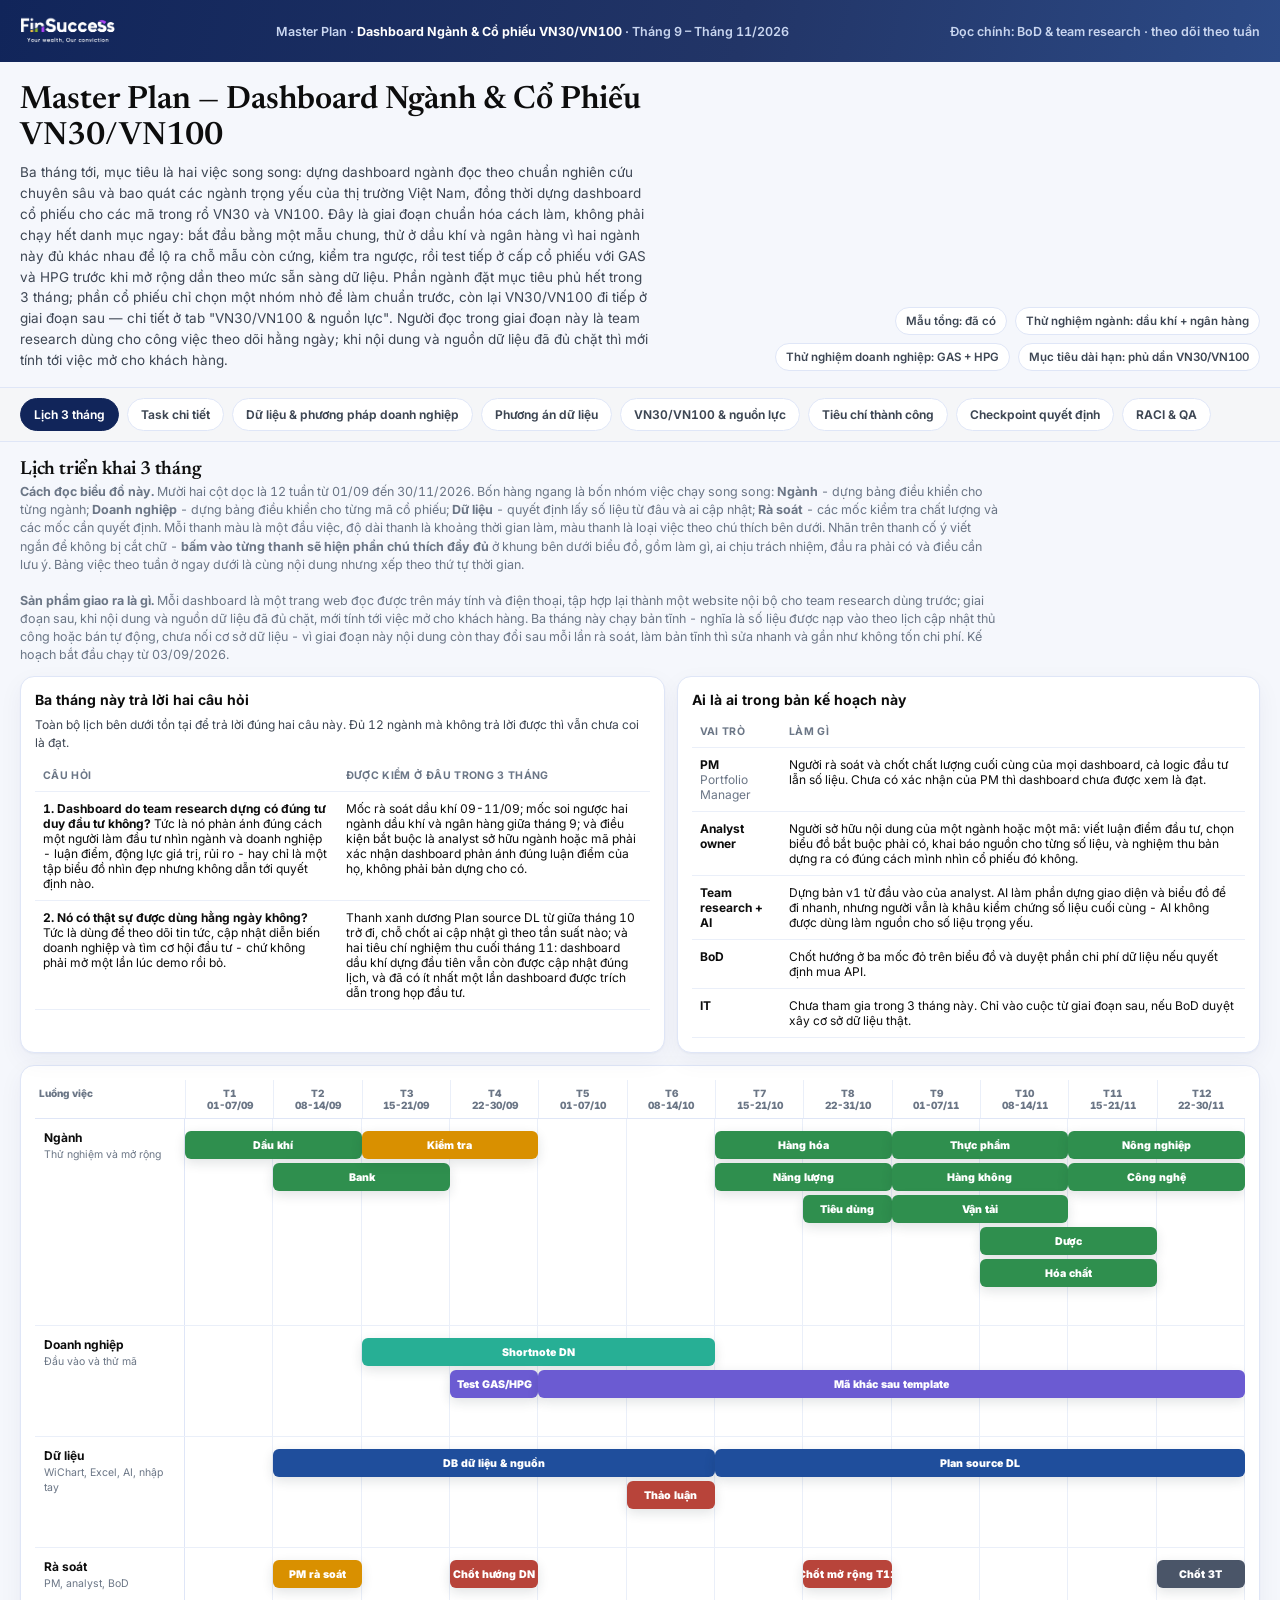
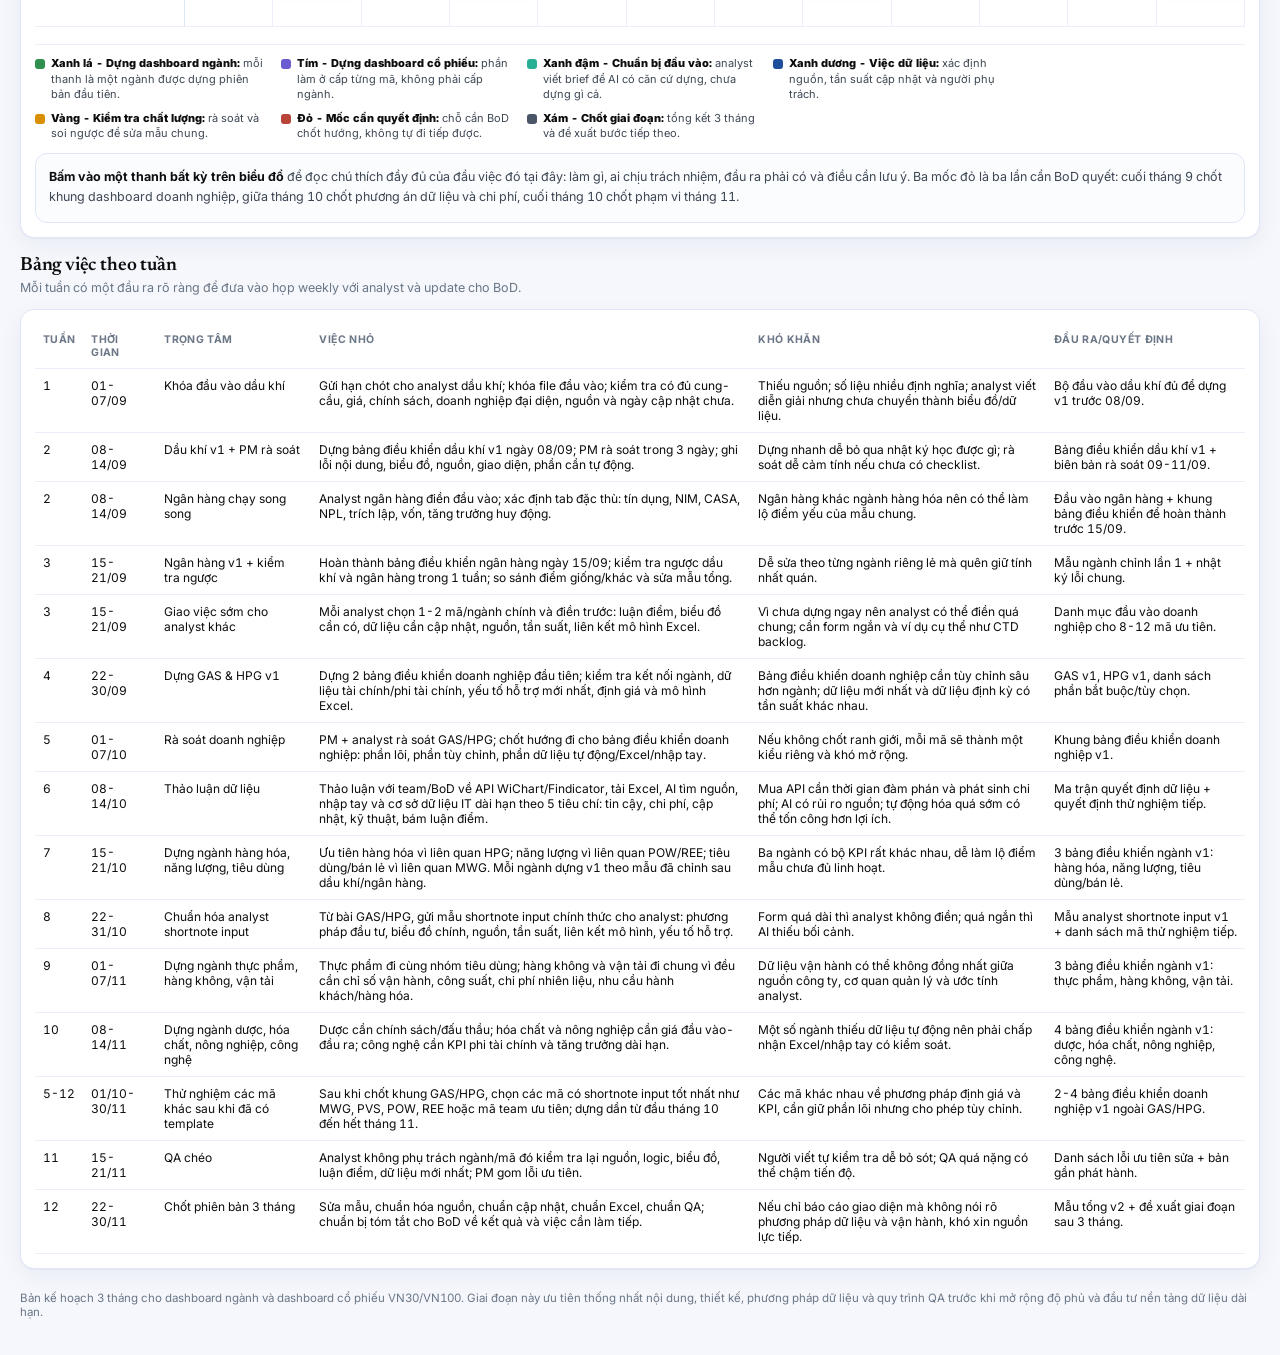
==== commit 95539190: "Chuyển master plan sang nhận diện FinSuccess - Áp bảng màu và font lấy từ website công ty fisc.vn: n" ====
--- a/index.html
+++ b/index.html
@@ -3,27 +3,33 @@
 <head>
 <meta charset="utf-8"/>
 <meta name="viewport" content="width=device-width,initial-scale=1"/>
-<title>Master Plan Dashboard Ngành & Cổ Phiếu</title>
+<title>Master Plan Dashboard Ngành &amp; Cổ Phiếu · FinSuccess Research</title>
+<link rel="preconnect" href="https://fonts.googleapis.com">
+<link rel="preconnect" href="https://fonts.gstatic.com" crossorigin>
+<link rel="stylesheet" href="https://fonts.googleapis.com/css2?family=Inter:wght@400;500;600;700;800&family=Newsreader:ital,wght@0,400;0,500;0,600;1,400;1,500&display=swap">
 <style>
 :root{
   color-scheme:light;
-  --page:#f5f6f8;
+  /* token lay tu website cong ty https://fisc.vn */
+  --navy:#11255a; --navy2:#19316f; --navy3:#223567;
+  --accent:#27af95; --accent-bright:#2fd0b2;
+  --page:#f5f7fc;
   --surface:#ffffff;
-  --soft:#f0f4f6;
-  --soft2:#f8fafb;
-  --ink:#17212b;
-  --ink2:#43515c;
-  --muted:#6d7883;
-  --line:#dbe3e8;
-  --hair:#e9edf1;
-  --teal:#126c70;
-  --blue:#2f6fd6;
-  --green:#28784d;
-  --amber:#b47a18;
-  --red:#b84a45;
-  --violet:#6657c8;
-  --slate:#52616f;
-  --shadow:0 8px 22px rgba(20,35,45,.06);
+  --soft:#f0f4fc;
+  --soft2:#fbfcfe;
+  --ink:#0d0d0d;
+  --ink2:#3d4653;
+  --muted:#6b7686;
+  --line:#dfe6f7;
+  --hair:#eaeff9;
+  --teal:#27af95;
+  --blue:#1f4e9c;
+  --green:#2f8f4e;
+  --amber:#d99000;
+  --red:#b8443a;
+  --violet:#6b5bd2;
+  --slate:#4a5568;
+  --shadow:0 1px 2px rgba(17,37,90,.04), 0 8px 24px rgba(17,37,90,.05);
 }
 *{box-sizing:border-box}
 html{scroll-behavior:smooth}
@@ -116,19 +122,35 @@
 .footer{margin-top:22px;color:var(--muted);font-size:11.5px}
 @media(max-width:1180px){.intro{display:block}.introMeta{justify-content:flex-start;margin-top:12px}.two,.three,.workGrid,.optionGrid{grid-template-columns:1fr}}
 @media(max-width:680px){.container{padding:14px}.nav{padding:10px 14px;align-items:flex-start}.tabs{margin-left:-14px;margin-right:-14px;padding-left:14px}.intro h1{font-size:24px}.chip{font-size:10.5px}}
+body{font-family:"Inter",ui-sans-serif,system-ui,-apple-system,"Segoe UI",sans-serif}
+h1,h2,h3.serif{font-family:"Newsreader","Iowan Old Style",Georgia,serif;font-weight:600;letter-spacing:-.01em}
+.intro h1{text-transform:none;font-size:32px;line-height:1.14}
+.intro h1 em{font-style:italic;color:var(--teal);font-weight:500}
+table,td,th,.value{font-variant-numeric:tabular-nums}
+.fiscbar{background:linear-gradient(103deg,var(--navy) 0%,var(--navy3) 58%,#2c4a86 100%);color:#fff}
+.fiscbar-inner{max-width:1480px;margin:auto;padding:14px 20px;display:flex;align-items:center;justify-content:space-between;gap:18px;flex-wrap:wrap}
+.fiscbar img{height:34px;width:auto;display:block}
+.fiscbar .fiscbar-doc{font-size:12.5px;font-weight:600;color:#c9d6f0}
+.fiscbar .fiscbar-doc b{color:#fff;font-weight:700}
+.tabbtn{font-weight:650}
+.tabbtn.active{background:var(--navy);border-color:var(--navy)}
+.card,.workCard,.option{border-radius:14px}
+.note{border-left-color:var(--teal);background:var(--soft)}
+.detailBox{background:var(--soft2);border:1px solid var(--line);border-radius:12px}
+.chip{font-weight:600}
+a{color:var(--teal)}
+.legend .legItem b{color:var(--ink)}
+
 </style>
 </head>
 <body>
-<header>
-  <div class="nav">
-    <div class="brand">Master Plan — Dashboard Ngành & Cổ Phiếu</div>
-    <div class="navright">
-      <span class="chip">Tháng 9 - Tháng 11/2026</span>
-      <span class="chip">Đọc chính: BoD & team research</span>
-      <span class="chip">Theo dõi theo tuần</span>
-    </div>
+<div class="fiscbar">
+  <div class="fiscbar-inner">
+    <img src="[data-uri]" alt="FinSuccess" />
+    <div class="fiscbar-doc">Master Plan · <b>Dashboard Ngành &amp; Cổ phiếu VN30/VN100</b> · Tháng 9 – Tháng 11/2026</div>
+    <div class="fiscbar-doc">Đọc chính: BoD &amp; team research · theo dõi theo tuần</div>
   </div>
-</header>
+</div>
 
 <main class="container">
   <section class="intro">
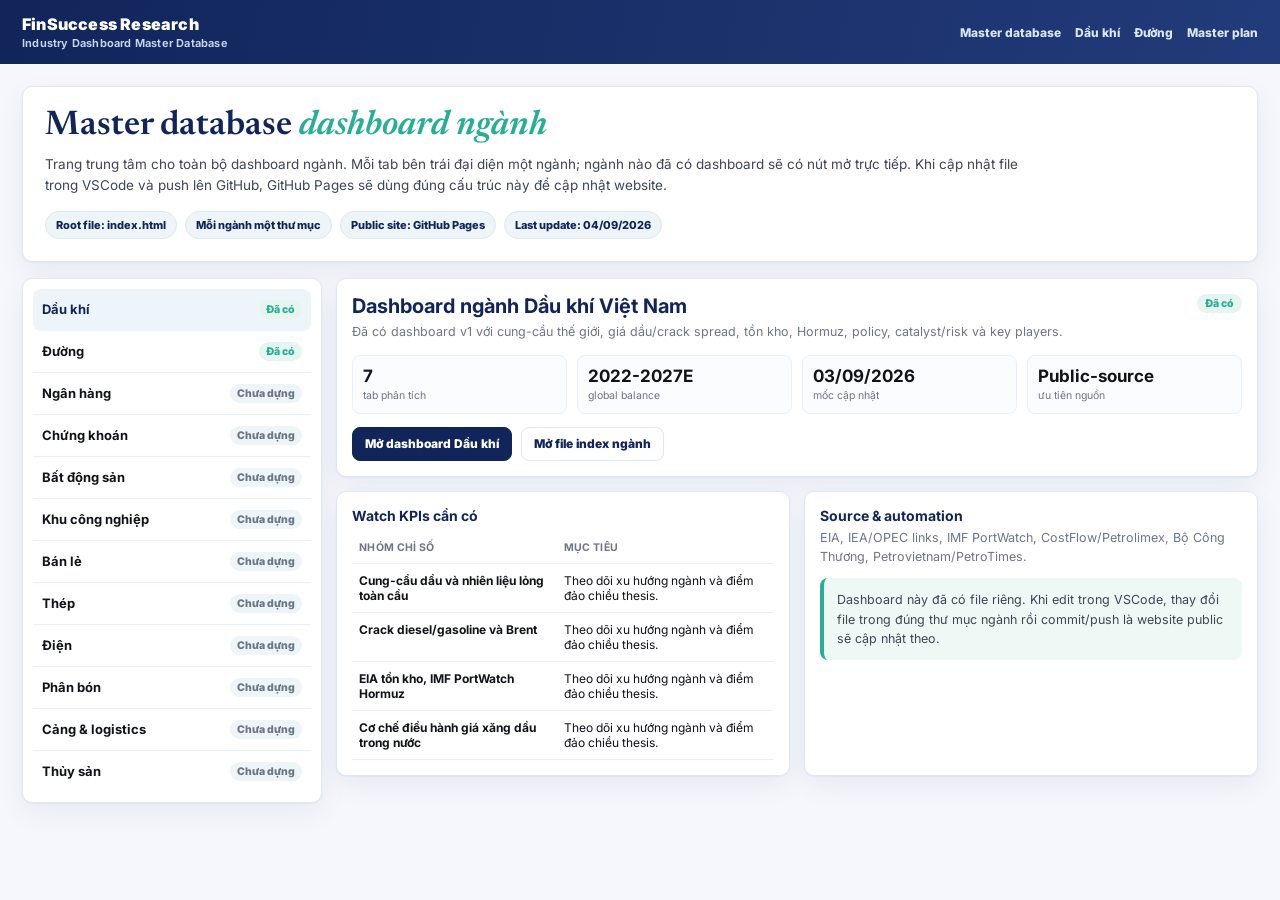
==== commit 667075d3: "Add industry dashboard master database" ====
--- a/index.html
+++ b/index.html
@@ -1,748 +1,123 @@
 <!doctype html>
 <html lang="vi">
 <head>
-<meta charset="utf-8"/>
-<meta name="viewport" content="width=device-width,initial-scale=1"/>
-<title>Master Plan Dashboard Ngành &amp; Cổ Phiếu · FinSuccess Research</title>
+<meta charset="utf-8" />
+<meta name="viewport" content="width=device-width, initial-scale=1" />
+<title>FinSuccess Industry Dashboard Database</title>
 <link rel="preconnect" href="https://fonts.googleapis.com">
 <link rel="preconnect" href="https://fonts.gstatic.com" crossorigin>
-<link rel="stylesheet" href="https://fonts.googleapis.com/css2?family=Inter:wght@400;500;600;700;800&family=Newsreader:ital,wght@0,400;0,500;0,600;1,400;1,500&display=swap">
+<link rel="stylesheet" href="https://fonts.googleapis.com/css2?family=Inter:wght@400;500;600;700;800;900&family=Newsreader:ital,wght@0,500;0,600;1,500&display=swap">
 <style>
-:root{
-  color-scheme:light;
-  /* token lay tu website cong ty https://fisc.vn */
-  --navy:#11255a; --navy2:#19316f; --navy3:#223567;
-  --accent:#27af95; --accent-bright:#2fd0b2;
-  --page:#f5f7fc;
-  --surface:#ffffff;
-  --soft:#f0f4fc;
-  --soft2:#fbfcfe;
-  --ink:#0d0d0d;
-  --ink2:#3d4653;
-  --muted:#6b7686;
-  --line:#dfe6f7;
-  --hair:#eaeff9;
-  --teal:#27af95;
-  --blue:#1f4e9c;
-  --green:#2f8f4e;
-  --amber:#d99000;
-  --red:#b8443a;
-  --violet:#6b5bd2;
-  --slate:#4a5568;
-  --shadow:0 1px 2px rgba(17,37,90,.04), 0 8px 24px rgba(17,37,90,.05);
-}
+:root{--navy:#11255a;--navy2:#1d3678;--accent:#27af95;--accent2:#2fd0b2;--page:#f5f7fc;--card:#fff;--ink:#101318;--ink2:#3d4653;--muted:#6b7686;--line:#dfe6f7;--hair:#eaf0fb;--soft:#eef5f8;--red:#b8443a;--shadow:0 1px 2px rgba(17,37,90,.04),0 10px 28px rgba(17,37,90,.06)}
 *{box-sizing:border-box}
-html{scroll-behavior:smooth}
-body{margin:0;background:var(--page);color:var(--ink);font-family:ui-sans-serif,system-ui,-apple-system,"Segoe UI",Roboto,Arial,sans-serif;font-variant-numeric:tabular-nums}
-button,input,select{font:inherit}
-button{appearance:none}
-header{position:sticky;top:0;z-index:30;background:rgba(245,246,248,.94);backdrop-filter:blur(12px);border-bottom:1px solid var(--line)}
-.nav{max-width:1480px;margin:auto;padding:12px 20px;display:flex;align-items:center;justify-content:space-between;gap:16px}
-.brand{font-size:14px;font-weight:900;letter-spacing:.45px;text-transform:uppercase}
-.navright{display:flex;gap:8px;align-items:center;flex-wrap:wrap}
-.chip{border:1px solid var(--line);background:var(--surface);border-radius:999px;padding:6px 10px;color:var(--ink2);font-size:11.5px;font-weight:750}
-.container{max-width:1480px;margin:auto;padding:20px 20px 36px}
-.intro{display:flex;justify-content:space-between;gap:18px;align-items:flex-end;margin-bottom:16px}
-.intro h1{font-size:30px;line-height:1.12;margin:0 0 7px;letter-spacing:0;text-transform:uppercase}
-.intro p{margin:0;color:var(--ink2);font-size:13.5px;line-height:1.55;max-width:920px}
-.introMeta{display:flex;gap:8px;flex-wrap:wrap;justify-content:flex-end}
-.tabs{position:sticky;top:47px;z-index:25;background:rgba(245,246,248,.95);backdrop-filter:blur(10px);border-top:1px solid var(--line);border-bottom:1px solid var(--line);margin:0 -20px;padding:10px 20px;display:flex;gap:8px;overflow:auto}
-.tabbtn{white-space:nowrap;border:1px solid var(--line);background:var(--surface);color:var(--ink2);border-radius:999px;padding:8px 13px;font-size:12px;font-weight:850;cursor:pointer}
-.tabbtn.active{background:var(--teal);border-color:var(--teal);color:#fff}
-.pane{display:none}
-.pane.active{display:block}
-.section{margin-top:18px}
-.sectionhead{display:flex;justify-content:space-between;gap:16px;align-items:flex-end;margin-bottom:12px;flex-wrap:wrap}
-.sectionhead h2{font-size:19px;margin:0}
-.sectionhead p{margin:4px 0 0;color:var(--muted);font-size:12.5px;line-height:1.45;max-width:980px}
-.grid{display:grid;gap:12px}
-.two{grid-template-columns:1.05fr .95fr}
-.three{grid-template-columns:repeat(3,1fr)}
-.card{background:var(--surface);border:1px solid var(--line);border-radius:8px;padding:14px;box-shadow:var(--shadow);overflow:auto}
-.card h3{margin:0 0 8px;font-size:14px}
-.note{border-left:4px solid var(--teal);background:var(--soft);border-radius:8px;padding:12px 13px;color:var(--ink2);font-size:12.5px;line-height:1.55}
-.list{margin:0;padding-left:18px;color:var(--ink2);font-size:12px;line-height:1.55}
-.list li{margin:4px 0}
-.tagrow{display:flex;gap:7px;flex-wrap:wrap}
-.tag{display:inline-flex;align-items:center;border-radius:999px;padding:4px 8px;font-size:10.5px;font-weight:850;background:var(--soft);color:var(--teal);border:1px solid var(--line)}
-table{width:100%;border-collapse:collapse;font-size:12px}
-th,td{border-bottom:1px solid var(--hair);padding:9px 8px;text-align:left;vertical-align:top}
-th{font-size:10.5px;text-transform:uppercase;letter-spacing:.35px;color:var(--muted)}
-td b{color:var(--ink)}
-.status{display:inline-flex;border-radius:999px;padding:3px 8px;font-size:10.5px;font-weight:850;white-space:nowrap}
-.s-now{background:#e6f2f2;color:var(--teal)}
-.s-next{background:#e8effc;color:var(--blue)}
-.s-discuss{background:#fff1dc;color:#8a5d13}
-.s-risk{background:#fae7e5;color:var(--red)}
-.s-later{background:#edf0f3;color:var(--slate)}
-.timelineWrap{overflow:auto;padding-bottom:6px}
-.gantt{min-width:1120px}
-.weeks{display:grid;grid-template-columns:150px repeat(12,1fr);border-bottom:1px solid var(--line)}
-.weeks div{padding:7px 4px;font-size:10px;font-weight:850;color:var(--muted);text-align:center;border-left:1px solid var(--hair);min-width:0}
-.weeks div:first-child{text-align:left;border-left:0}
-.lane{display:grid;grid-template-columns:150px 1fr;min-height:52px;border-bottom:1px solid var(--hair)}
-.laneLabel{padding:11px 9px;border-right:1px solid var(--line)}
-.laneLabel b{display:block;font-size:12px}
-.laneLabel span{display:block;font-size:10.5px;color:var(--muted);line-height:1.35;margin-top:3px}
-.laneTrack{position:relative;background:repeating-linear-gradient(to right,transparent 0,transparent calc(100% / 12 - 1px),var(--hair) calc(100% / 12 - 1px),var(--hair) calc(100% / 12))}
-.bar{position:absolute;top:12px;height:28px;border:0;border-radius:6px;color:#fff;font-size:10.6px;font-weight:900;display:flex;align-items:center;justify-content:center;padding:0 5px;cursor:pointer;box-shadow:0 4px 12px rgba(20,35,45,.13);overflow:hidden;white-space:nowrap;text-overflow:ellipsis;min-width:0}
-.bar[data-kind="method"]{background:var(--teal)}
-.bar[data-kind="data"]{background:var(--blue)}
-.bar[data-kind="build"]{background:var(--green)}
-.bar[data-kind="qa"]{background:var(--amber)}
-.bar[data-kind="stock"]{background:var(--violet)}
-.bar[data-kind="decision"]{background:var(--red)}
-.bar[data-kind="ops"]{background:var(--slate)}
-.legend{display:flex;flex-wrap:wrap;gap:8px 16px;margin-top:11px;padding-top:11px;border-top:1px solid var(--hair)}
-.legend .legItem{display:inline-flex;align-items:flex-start;gap:6px;font-size:11px;color:var(--ink2);line-height:1.4;max-width:230px}
-.legend i{width:10px;height:10px;border-radius:3px;flex:0 0 auto;margin-top:3px}
-.legend b{color:var(--ink);font-weight:850}
-.legend .lg-method{background:var(--teal)} .legend .lg-data{background:var(--blue)} .legend .lg-build{background:var(--green)}
-.legend .lg-qa{background:var(--amber)} .legend .lg-stock{background:var(--violet)} .legend .lg-decision{background:var(--red)} .legend .lg-ops{background:var(--slate)}
-.detailBox{background:var(--soft);border:1px dashed var(--line);border-radius:8px;padding:13px;margin-top:12px;color:var(--ink2);font-size:12.5px;line-height:1.55;min-height:70px}
-.detailBox b{color:var(--ink)}
-.workGrid{display:grid;grid-template-columns:repeat(3,1fr);gap:12px}
-.workCard,.option{background:var(--surface);border:1px solid var(--line);border-radius:8px;padding:13px;cursor:pointer;text-align:left}
-.workCard{min-height:168px}
-.workCard.active,.option.active{outline:2px solid var(--teal)}
-.workCard h3{display:flex;align-items:flex-start;justify-content:space-between;gap:8px}
-.workCard small{font-size:10px;color:var(--muted);font-weight:850;text-transform:uppercase;text-align:right;max-width:92px}
-.workCard p,.option p{font-size:12px;color:var(--ink2);line-height:1.48;margin:0}
-.optionGrid{display:grid;grid-template-columns:repeat(5,1fr);gap:10px}
-.option h3{margin:0 0 5px;font-size:13px}
-.score{display:grid;gap:5px;margin-top:8px}
-.scoreRow{display:grid;grid-template-columns:74px 1fr 22px;gap:6px;align-items:center;font-size:10.5px;color:var(--muted)}
-.rail{height:6px;border-radius:999px;background:var(--hair);overflow:hidden}
-.rail span{display:block;height:100%;border-radius:999px;background:linear-gradient(90deg,var(--teal),var(--blue))}
-.raci td:not(:first-child){text-align:center;font-weight:850}
-.raci .a{color:var(--red)} .raci .r{color:var(--blue)} .raci .c{color:var(--amber)} .raci .i{color:var(--muted)}
-.tag.vn30{background:#e6f2f2;color:var(--teal)}
-.tag.vn100{background:#e8effc;color:var(--blue)}
-.tag.later{background:#edf0f3;color:var(--slate)}
-.footer{margin-top:22px;color:var(--muted);font-size:11.5px}
-@media(max-width:1180px){.intro{display:block}.introMeta{justify-content:flex-start;margin-top:12px}.two,.three,.workGrid,.optionGrid{grid-template-columns:1fr}}
-@media(max-width:680px){.container{padding:14px}.nav{padding:10px 14px;align-items:flex-start}.tabs{margin-left:-14px;margin-right:-14px;padding-left:14px}.intro h1{font-size:24px}.chip{font-size:10.5px}}
-body{font-family:"Inter",ui-sans-serif,system-ui,-apple-system,"Segoe UI",sans-serif}
-h1,h2,h3.serif{font-family:"Newsreader","Iowan Old Style",Georgia,serif;font-weight:600;letter-spacing:-.01em}
-.intro h1{text-transform:none;font-size:32px;line-height:1.14}
-.intro h1 em{font-style:italic;color:var(--teal);font-weight:500}
-table,td,th,.value{font-variant-numeric:tabular-nums}
-.fiscbar{background:linear-gradient(103deg,var(--navy) 0%,var(--navy3) 58%,#2c4a86 100%);color:#fff}
-.fiscbar-inner{max-width:1480px;margin:auto;padding:14px 20px;display:flex;align-items:center;justify-content:space-between;gap:18px;flex-wrap:wrap}
-.fiscbar img{height:34px;width:auto;display:block}
-.fiscbar .fiscbar-doc{font-size:12.5px;font-weight:600;color:#c9d6f0}
-.fiscbar .fiscbar-doc b{color:#fff;font-weight:700}
-.tabbtn{font-weight:650}
-.tabbtn.active{background:var(--navy);border-color:var(--navy)}
-.card,.workCard,.option{border-radius:14px}
-.note{border-left-color:var(--teal);background:var(--soft)}
-.detailBox{background:var(--soft2);border:1px solid var(--line);border-radius:12px}
-.chip{font-weight:600}
-a{color:var(--teal)}
-.legend .legItem b{color:var(--ink)}
-
+body{margin:0;background:var(--page);color:var(--ink);font-family:"Inter",system-ui,-apple-system,"Segoe UI",sans-serif}
+a{color:inherit}
+.topbar{background:linear-gradient(103deg,var(--navy),#223b7a);color:#fff}
+.topbar-inner{max-width:1380px;margin:auto;padding:14px 22px;display:flex;align-items:center;justify-content:space-between;gap:16px;flex-wrap:wrap}
+.brand{font-weight:900;letter-spacing:.2px}.brand small{display:block;color:#c9d6f0;font-size:11px;font-weight:650;margin-top:2px}
+.topnav{display:flex;gap:14px;flex-wrap:wrap}.topnav a{font-size:12px;font-weight:800;color:#dbe6f7;text-decoration:none}.topnav a:hover{color:var(--accent2)}
+.wrap{max-width:1380px;margin:auto;padding:22px}
+.hero{border-radius:10px;background:var(--card);border:1px solid var(--line);box-shadow:var(--shadow);padding:22px}
+.hero h1{font-family:"Newsreader",Georgia,serif;font-size:34px;line-height:1.05;margin:0 0 9px;color:var(--navy);font-weight:600}.hero h1 em{color:var(--accent);font-style:italic}
+.hero p{margin:0;color:var(--ink2);font-size:13.5px;line-height:1.6;max-width:980px}
+.meta{display:flex;gap:8px;flex-wrap:wrap;margin-top:14px}.pill{border:1px solid var(--line);background:var(--soft);border-radius:999px;padding:6px 10px;font-size:11px;font-weight:800;color:var(--navy)}
+.layout{display:grid;grid-template-columns:300px 1fr;gap:14px;margin-top:16px;align-items:start}
+.side{position:sticky;top:14px;background:var(--card);border:1px solid var(--line);border-radius:10px;box-shadow:var(--shadow);padding:10px}
+.tab{width:100%;display:flex;align-items:center;justify-content:space-between;gap:10px;border:0;border-bottom:1px solid var(--hair);background:transparent;color:var(--ink2);padding:11px 9px;text-align:left;cursor:pointer;font:inherit}
+.tab:last-child{border-bottom:0}.tab strong{font-size:13px;color:var(--ink)}.tab span{font-size:10.5px;font-weight:850;border-radius:999px;padding:3px 7px;background:var(--soft);color:var(--muted);white-space:nowrap}
+.tab.ready span{background:#e7f5f1;color:var(--accent)}.tab.active{background:#edf5fb;border-radius:8px;border-bottom-color:transparent}.tab.active strong{color:var(--navy)}
+.pane{display:none}.pane.active{display:block}.grid{display:grid;gap:14px}.two{grid-template-columns:1fr 1fr}
+.card{background:var(--card);border:1px solid var(--line);border-radius:10px;box-shadow:var(--shadow);padding:15px}
+.card h2,.card h3{margin:0;color:var(--navy)}.card h2{font-size:20px}.card h3{font-size:14px}.sub{margin:5px 0 0;color:var(--muted);font-size:12.5px;line-height:1.5}
+.actions{display:flex;gap:9px;flex-wrap:wrap;margin-top:13px}.btn{display:inline-flex;align-items:center;justify-content:center;min-height:34px;border-radius:8px;padding:8px 12px;text-decoration:none;font-size:12px;font-weight:850;border:1px solid var(--line);background:var(--card);color:var(--navy)}
+.btn.primary{background:var(--navy);border-color:var(--navy);color:#fff}.btn.primary:hover{background:var(--accent);border-color:var(--accent)}.btn.disabled{pointer-events:none;color:var(--muted);background:#f2f4f8}
+.facts{display:grid;grid-template-columns:repeat(4,1fr);gap:10px;margin-top:13px}.fact{border:1px solid var(--hair);border-radius:8px;background:#fbfcfe;padding:10px}.fact b{display:block;font-size:17px;color:var(--ink)}.fact span{display:block;margin-top:3px;font-size:10.5px;color:var(--muted);line-height:1.35}
+table{width:100%;border-collapse:collapse;font-size:12px;margin-top:8px}th,td{padding:9px 7px;border-bottom:1px solid var(--hair);text-align:left;vertical-align:top}th{font-size:10.5px;text-transform:uppercase;letter-spacing:.3px;color:var(--muted)}td b{color:var(--ink)}
+.status{display:inline-flex;border-radius:999px;padding:3px 8px;font-size:10.5px;font-weight:850}.s-ready{background:#e7f5f1;color:var(--accent)}.s-empty{background:#eef1f5;color:var(--muted)}
+.note{border-left:4px solid var(--accent);background:#eef8f5;border-radius:8px;padding:12px 13px;color:var(--ink2);font-size:12.5px;line-height:1.55}.warn{border-left-color:var(--red);background:#fbecea}
+@media(max-width:900px){.layout{grid-template-columns:1fr}.side{position:static}.two,.facts{grid-template-columns:1fr}.wrap{padding:14px}.hero h1{font-size:27px}}
 </style>
 </head>
 <body>
-<div class="fiscbar">
-  <div class="fiscbar-inner">
-    <img src="[data-uri]" alt="FinSuccess" />
-    <div class="fiscbar-doc">Master Plan · <b>Dashboard Ngành &amp; Cổ phiếu VN30/VN100</b> · Tháng 9 – Tháng 11/2026</div>
-    <div class="fiscbar-doc">Đọc chính: BoD &amp; team research · theo dõi theo tuần</div>
+<div class="topbar">
+  <div class="topbar-inner">
+    <div class="brand">FinSuccess Research<small>Industry Dashboard Master Database</small></div>
+    <nav class="topnav">
+      <a href="./">Master database</a>
+      <a href="Dau-khi/">Dầu khí</a>
+      <a href="Sugar/">Đường</a>
+      <a href="Masterplan/">Master plan</a>
+    </nav>
   </div>
 </div>
-
-<main class="container">
-  <section class="intro">
-    <div>
-      <h1>Master Plan — Dashboard Ngành & Cổ Phiếu VN30/VN100</h1>
-      <p>Ba tháng tới, mục tiêu là hai việc song song: dựng dashboard ngành đọc theo chuẩn nghiên cứu chuyên sâu và bao quát các ngành trọng yếu của thị trường Việt Nam, đồng thời dựng dashboard cổ phiếu cho các mã trong rổ VN30 và VN100. Đây là giai đoạn chuẩn hóa cách làm, không phải chạy hết danh mục ngay: bắt đầu bằng một mẫu chung, thử ở dầu khí và ngân hàng vì hai ngành này đủ khác nhau để lộ ra chỗ mẫu còn cứng, kiểm tra ngược, rồi test tiếp ở cấp cổ phiếu với GAS và HPG trước khi mở rộng dần theo mức sẵn sàng dữ liệu. Phần ngành đặt mục tiêu phủ hết trong 3 tháng; phần cổ phiếu chỉ chọn một nhóm nhỏ để làm chuẩn trước, còn lại VN30/VN100 đi tiếp ở giai đoạn sau — chi tiết ở tab "VN30/VN100 & nguồn lực". Người đọc trong giai đoạn này là team research dùng cho công việc theo dõi hằng ngày; khi nội dung và nguồn dữ liệu đã đủ chặt thì mới tính tới việc mở cho khách hàng.</p>
-    </div>
-    <div class="introMeta">
-      <span class="chip">Mẫu tổng: đã có</span>
-      <span class="chip">Thử nghiệm ngành: dầu khí + ngân hàng</span>
-      <span class="chip">Thử nghiệm doanh nghiệp: GAS + HPG</span>
-      <span class="chip">Mục tiêu dài hạn: phủ dần VN30/VN100</span>
+<main class="wrap">
+  <section class="hero">
+    <h1>Master database <em>dashboard ngành</em></h1>
+    <p>Trang trung tâm cho toàn bộ dashboard ngành. Mỗi tab bên trái đại diện một ngành; ngành nào đã có dashboard sẽ có nút mở trực tiếp. Khi cập nhật file trong VSCode và push lên GitHub, GitHub Pages sẽ dùng đúng cấu trúc này để cập nhật website.</p>
+    <div class="meta">
+      <span class="pill">Root file: index.html</span>
+      <span class="pill">Mỗi ngành một thư mục</span>
+      <span class="pill">Public site: GitHub Pages</span>
+      <span class="pill">Last update: 04/09/2026</span>
     </div>
   </section>
-
-  <nav class="tabs" aria-label="Các phần của bảng điều khiển kế hoạch">
-    <button class="tabbtn active" data-tab="timeline">Lịch 3 tháng</button>
-    <button class="tabbtn" data-tab="tasks">Task chi tiết</button>
-    <button class="tabbtn" data-tab="company">Dữ liệu & phương pháp doanh nghiệp</button>
-    <button class="tabbtn" data-tab="data">Phương án dữ liệu</button>
-    <button class="tabbtn" data-tab="matrix">VN30/VN100 & nguồn lực</button>
-    <button class="tabbtn" data-tab="success">Tiêu chí thành công</button>
-    <button class="tabbtn" data-tab="decision">Checkpoint quyết định</button>
-    <button class="tabbtn" data-tab="ops">RACI & QA</button>
-  </nav>
-
-  <section class="pane active" id="timeline">
-    <div class="section">
-      <div class="sectionhead">
-        <div>
-          <h2>Lịch triển khai 3 tháng</h2>
-          <p><b>Cách đọc biểu đồ này.</b> Mười hai cột dọc là 12 tuần từ 01/09 đến 30/11/2026. Bốn hàng ngang là bốn nhóm việc chạy song song: <b>Ngành</b> - dựng bảng điều khiển cho từng ngành; <b>Doanh nghiệp</b> - dựng bảng điều khiển cho từng mã cổ phiếu; <b>Dữ liệu</b> - quyết định lấy số liệu từ đâu và ai cập nhật; <b>Rà soát</b> - các mốc kiểm tra chất lượng và các mốc cần quyết định. Mỗi thanh màu là một đầu việc, độ dài thanh là khoảng thời gian làm, màu thanh là loại việc theo chú thích bên dưới. Nhãn trên thanh cố ý viết ngắn để không bị cắt chữ - <b>bấm vào từng thanh sẽ hiện phần chú thích đầy đủ</b> ở khung bên dưới biểu đồ, gồm làm gì, ai chịu trách nhiệm, đầu ra phải có và điều cần lưu ý. Bảng việc theo tuần ở ngay dưới là cùng nội dung nhưng xếp theo thứ tự thời gian.<br><br><b>Sản phẩm giao ra là gì.</b> Mỗi dashboard là một trang web đọc được trên máy tính và điện thoại, tập hợp lại thành một website nội bộ cho team research dùng trước; giai đoạn sau, khi nội dung và nguồn dữ liệu đã đủ chặt, mới tính tới việc mở cho khách hàng. Ba tháng này chạy bản tĩnh - nghĩa là số liệu được nạp vào theo lịch cập nhật thủ công hoặc bán tự động, chưa nối cơ sở dữ liệu - vì giai đoạn này nội dung còn thay đổi sau mỗi lần rà soát, làm bản tĩnh thì sửa nhanh và gần như không tốn chi phí. Kế hoạch bắt đầu chạy từ 03/09/2026.</p>
-        </div>
+  <section class="layout">
+    <aside class="side" id="industryTabs"></aside>
+    <div id="industryPanes"></div>
+  </section>
+</main>
+<script>
+const industries=[
+  {id:"dau-khi",name:"Dầu khí",status:"ready",folder:"Dau-khi/",headline:"Dashboard ngành Dầu khí Việt Nam",desc:"Đã có dashboard v1 với cung-cầu thế giới, giá dầu/crack spread, tồn kho, Hormuz, policy, catalyst/risk và key players.",metrics:[["7","tab phân tích"],["2022-2027E","global balance"],["03/09/2026","mốc cập nhật"],["Public-source","ưu tiên nguồn"]],watch:["Cung-cầu dầu và nhiên liệu lỏng toàn cầu","Crack diesel/gasoline và Brent","EIA tồn kho, IMF PortWatch Hormuz","Cơ chế điều hành giá xăng dầu trong nước"],sources:"EIA, IEA/OPEC links, IMF PortWatch, CostFlow/Petrolimex, Bộ Công Thương, Petrovietnam/PetroTimes."},
+  {id:"duong",name:"Đường",status:"ready",folder:"Sugar/",headline:"Dashboard ngành Đường",desc:"Đã có file dashboard riêng trong thư mục Sugar. Nên rà lại nguồn và chuẩn hóa theo cùng source-confidence framework như Dầu khí.",metrics:[["1","dashboard hiện có"],["Needs QA","nguồn dữ liệu"],["Static HTML","triển khai"],["Next","chuẩn hóa format"]],watch:["Giá đường thế giới và trong nước","Sản lượng mía/đường Việt Nam","Quota nhập khẩu, ATIGA, đường lậu","Biên lợi nhuận doanh nghiệp đường"],sources:"Cần rà lại trong lượt tiếp theo."},
+  {id:"ngan-hang",name:"Ngân hàng",status:"planned",headline:"Ngân hàng",desc:"Chưa dựng dashboard ngành.",watch:["NIM, CASA, credit growth","Nợ xấu, CIC/VAMC, provision","Bond/property exposure","Valuation và implied growth"]},
+  {id:"chung-khoan",name:"Chứng khoán",status:"planned",headline:"Chứng khoán",desc:"Chưa dựng dashboard ngành.",watch:["Thanh khoản thị trường","Margin lending","IPO/upgrading story","Broker market share"]},
+  {id:"bds",name:"Bất động sản",status:"planned",headline:"Bất động sản dân cư",desc:"Chưa dựng dashboard ngành.",watch:["Presales, backlog, bàn giao","Pháp lý dự án","Lãi suất vay mua nhà","RNAV discount"]},
+  {id:"kcn",name:"Khu công nghiệp",status:"planned",headline:"Khu công nghiệp",desc:"Chưa dựng dashboard ngành.",watch:["FDI đăng ký/giải ngân","Giá thuê đất KCN","Diện tích sẵn sàng cho thuê","Tiến độ pháp lý dự án mới"]},
+  {id:"ban-le",name:"Bán lẻ",status:"planned",headline:"Bán lẻ",desc:"Chưa dựng dashboard ngành.",watch:["SSSG và traffic","Thu nhập/niềm tin tiêu dùng","Mở mới/đóng cửa hàng","Gross margin và inventory"]},
+  {id:"thep",name:"Thép",status:"planned",headline:"Thép",desc:"Chưa dựng dashboard ngành.",watch:["HRC/rebar spread","Quặng sắt, than cốc","Sản lượng tiêu thụ nội địa/xuất khẩu","China supply và trade defense"]},
+  {id:"dien",name:"Điện",status:"planned",headline:"Điện",desc:"Chưa dựng dashboard ngành.",watch:["Sản lượng điện theo nguồn","PPA/giá CGM","Thủy văn, than, LNG","Quy hoạch điện và capex"]},
+  {id:"phan-bon",name:"Phân bón",status:"planned",headline:"Phân bón",desc:"Chưa dựng dashboard ngành.",watch:["Urea/NPK prices","Gas/coal feedstock cost","Xuất nhập khẩu","Vụ mùa và tồn kho"]},
+  {id:"logistics",name:"Cảng & logistics",status:"planned",headline:"Cảng & logistics",desc:"Chưa dựng dashboard ngành.",watch:["Sản lượng container","Cước vận tải biển","Công suất cảng mới","Trade flow theo tuyến"]},
+  {id:"thuy-san",name:"Thủy sản",status:"planned",headline:"Thủy sản",desc:"Chưa dựng dashboard ngành.",watch:["Giá cá tra/tôm","Xuất khẩu theo thị trường","Feed cost","Thuế chống bán phá giá"]}
+];
+const tabs=document.getElementById("industryTabs");
+const panes=document.getElementById("industryPanes");
+const statusLabel={ready:"Đã có",planned:"Chưa dựng"};
+const statusClass={ready:"s-ready",planned:"s-empty"};
+function render(){
+  tabs.innerHTML=industries.map((x,i)=>`<button class="tab ${x.status==="ready"?"ready":""} ${i===0?"active":""}" data-id="${x.id}"><strong>${x.name}</strong><span>${statusLabel[x.status]}</span></button>`).join("");
+  panes.innerHTML=industries.map((x,i)=>{
+    const ready=x.status==="ready"&&x.folder;
+    const metrics=x.metrics||[["Chưa có","dashboard"],["Cần","source map"],["Cần","watch KPIs"],["Cần","template"]];
+    return `<article class="pane ${i===0?"active":""}" id="pane-${x.id}">
+      <div class="grid">
+        <section class="card">
+          <div style="display:flex;justify-content:space-between;gap:12px;align-items:flex-start;flex-wrap:wrap">
+            <div><h2>${x.headline}</h2><p class="sub">${x.desc}</p></div>
+            <span class="status ${statusClass[x.status]}">${statusLabel[x.status]}</span>
+          </div>
+          <div class="facts">${metrics.map(m=>`<div class="fact"><b>${m[0]}</b><span>${m[1]}</span></div>`).join("")}</div>
+          <div class="actions">${ready?`<a class="btn primary" href="${x.folder}">Mở dashboard ${x.name}</a><a class="btn" href="${x.folder}index.html">Mở file index ngành</a>`:`<a class="btn disabled" href="#">Chưa có dashboard</a>`}</div>
+        </section>
+        <section class="grid two">
+          <div class="card"><h3>Watch KPIs cần có</h3><table><thead><tr><th>Nhóm chỉ số</th><th>Mục tiêu</th></tr></thead><tbody>${(x.watch||[]).map(w=>`<tr><td><b>${w}</b></td><td>Theo dõi xu hướng ngành và điểm đảo chiều thesis.</td></tr>`).join("")}</tbody></table></div>
+          <div class="card"><h3>Source & automation</h3><p class="sub">${x.sources||"Chưa map nguồn. Khi dựng dashboard, mỗi chart/table cần ghi rõ nguồn public, tần suất cập nhật và phần nào chưa machine-readable."}</p><div class="note ${ready?"":"warn"}" style="margin-top:12px">${ready?"Dashboard này đã có file riêng. Khi edit trong VSCode, thay đổi file trong đúng thư mục ngành rồi commit/push là website public sẽ cập nhật theo.":"Ngành này là placeholder trong master database. Khi dựng ngành mới, tạo một thư mục cùng cấp root và thêm path vào database này."}</div></div>
+        </section>
       </div>
-      <div class="grid two" style="margin-bottom:12px">
-        <div class="card">
-          <h3>Ba tháng này trả lời hai câu hỏi</h3>
-          <p style="margin:0 0 8px;color:var(--ink2);font-size:12px;line-height:1.5">Toàn bộ lịch bên dưới tồn tại để trả lời đúng hai câu này. Đủ 12 ngành mà không trả lời được thì vẫn chưa coi là đạt.</p>
-          <table>
-            <thead><tr><th>Câu hỏi</th><th>Được kiểm ở đâu trong 3 tháng</th></tr></thead>
-            <tbody>
-              <tr>
-                <td><b>1. Dashboard do team research dựng có đúng tư duy đầu tư không?</b> Tức là nó phản ánh đúng cách một người làm đầu tư nhìn ngành và doanh nghiệp - luận điểm, động lực giá trị, rủi ro - hay chỉ là một tập biểu đồ nhìn đẹp nhưng không dẫn tới quyết định nào.</td>
-                <td>Mốc rà soát dầu khí 09-11/09; mốc soi ngược hai ngành dầu khí và ngân hàng giữa tháng 9; và điều kiện bắt buộc là analyst sở hữu ngành hoặc mã phải xác nhận dashboard phản ánh đúng luận điểm của họ, không phải bản dựng cho có.</td>
-              </tr>
-              <tr>
-                <td><b>2. Nó có thật sự được dùng hằng ngày không?</b> Tức là dùng để theo dõi tin tức, cập nhật diễn biến doanh nghiệp và tìm cơ hội đầu tư - chứ không phải mở một lần lúc demo rồi bỏ.</td>
-                <td>Thanh xanh dương Plan source DL từ giữa tháng 10 trở đi, chỗ chốt ai cập nhật gì theo tần suất nào; và hai tiêu chí nghiệm thu cuối tháng 11: dashboard dầu khí dựng đầu tiên vẫn còn được cập nhật đúng lịch, và đã có ít nhất một lần dashboard được trích dẫn trong họp đầu tư.</td>
-              </tr>
-            </tbody>
-          </table>
-        </div>
-        <div class="card">
-          <h3>Ai là ai trong bản kế hoạch này</h3>
-          <table>
-            <thead><tr><th>Vai trò</th><th>Làm gì</th></tr></thead>
-            <tbody>
-              <tr><td><b>PM</b><br><span style="color:var(--muted)">Portfolio Manager</span></td><td>Người rà soát và chốt chất lượng cuối cùng của mọi dashboard, cả logic đầu tư lẫn số liệu. Chưa có xác nhận của PM thì dashboard chưa được xem là đạt.</td></tr>
-              <tr><td><b>Analyst owner</b></td><td>Người sở hữu nội dung của một ngành hoặc một mã: viết luận điểm đầu tư, chọn biểu đồ bắt buộc phải có, khai báo nguồn cho từng số liệu, và nghiệm thu bản dựng ra có đúng cách mình nhìn cổ phiếu đó không.</td></tr>
-              <tr><td><b>Team research + AI</b></td><td>Dựng bản v1 từ đầu vào của analyst. AI làm phần dựng giao diện và biểu đồ để đi nhanh, nhưng người vẫn là khâu kiểm chứng số liệu cuối cùng - AI không được dùng làm nguồn cho số liệu trọng yếu.</td></tr>
-              <tr><td><b>BoD</b></td><td>Chốt hướng ở ba mốc đỏ trên biểu đồ và duyệt phần chi phí dữ liệu nếu quyết định mua API.</td></tr>
-              <tr><td><b>IT</b></td><td>Chưa tham gia trong 3 tháng này. Chỉ vào cuộc từ giai đoạn sau, nếu BoD duyệt xây cơ sở dữ liệu thật.</td></tr>
-            </tbody>
-          </table>
-        </div>
-      </div>
-      <div class="card">
-        <div class="timelineWrap">
-          <div class="gantt" id="gantt">
-            <div class="weeks" id="weeksHeader"></div>
-          </div>
-        </div>
-        <div class="legend">
-          <span class="legItem"><i class="lg-build"></i><span><b>Xanh lá - Dựng dashboard ngành:</b> mỗi thanh là một ngành được dựng phiên bản đầu tiên.</span></span>
-          <span class="legItem"><i class="lg-stock"></i><span><b>Tím - Dựng dashboard cổ phiếu:</b> phần làm ở cấp từng mã, không phải cấp ngành.</span></span>
-          <span class="legItem"><i class="lg-method"></i><span><b>Xanh đậm - Chuẩn bị đầu vào:</b> analyst viết brief để AI có căn cứ dựng, chưa dựng gì cả.</span></span>
-          <span class="legItem"><i class="lg-data"></i><span><b>Xanh dương - Việc dữ liệu:</b> xác định nguồn, tần suất cập nhật và người phụ trách.</span></span>
-          <span class="legItem"><i class="lg-qa"></i><span><b>Vàng - Kiểm tra chất lượng:</b> rà soát và soi ngược để sửa mẫu chung.</span></span>
-          <span class="legItem"><i class="lg-decision"></i><span><b>Đỏ - Mốc cần quyết định:</b> chỗ cần BoD chốt hướng, không tự đi tiếp được.</span></span>
-          <span class="legItem"><i class="lg-ops"></i><span><b>Xám - Chốt giai đoạn:</b> tổng kết 3 tháng và đề xuất bước tiếp theo.</span></span>
-        </div>
-        <div class="detailBox" id="timelineDetail"><b>Bấm vào một thanh bất kỳ trên biểu đồ</b> để đọc chú thích đầy đủ của đầu việc đó tại đây: làm gì, ai chịu trách nhiệm, đầu ra phải có và điều cần lưu ý. Ba mốc đỏ là ba lần cần BoD quyết: cuối tháng 9 chốt khung dashboard doanh nghiệp, giữa tháng 10 chốt phương án dữ liệu và chi phí, cuối tháng 10 chốt phạm vi tháng 11.</div>
-      </div>
-    </div>
-
-    <div class="section">
-      <div class="sectionhead">
-        <div>
-          <h2>Bảng việc theo tuần</h2>
-          <p>Mỗi tuần có một đầu ra rõ ràng để đưa vào họp weekly với analyst và update cho BoD.</p>
-        </div>
-      </div>
-      <div class="card">
-        <table id="weeklyTable"></table>
-      </div>
-    </div>
-  </section>
-
-  <section class="pane" id="tasks">
-    <div class="section">
-      <div class="sectionhead">
-        <div>
-          <h2>Luồng việc lớn và task nhỏ</h2>
-          <p>Chia theo cách này để không lẫn giữa việc nghiên cứu, việc chuẩn bị dữ liệu, việc dùng AI dựng giao diện, việc rà soát, và việc cần BoD quyết.</p>
-        </div>
-      </div>
-      <div class="workGrid" id="workGrid"></div>
-      <div class="detailBox" id="workDetail"><b>Cách dùng:</b> chọn một luồng việc để xem task nhỏ, khó khăn và đầu ra cần chốt.</div>
-    </div>
-
-    <div class="section">
-      <div class="card">
-        <h3>Các task quan trọng dễ bị bỏ sót</h3>
-        <table>
-          <thead><tr><th>Task</th><th>Vì sao quan trọng</th><th>Khi nào làm</th><th>Output cần có</th></tr></thead>
-          <tbody>
-            <tr><td><b>Nhật ký lỗi sau mỗi bảng điều khiển</b></td><td>Nếu không ghi lỗi, mỗi ngành/mã sau sẽ lặp lại cùng vấn đề.</td><td>Sau dầu khí, ngân hàng, GAS, HPG.</td><td>Danh sách lỗi theo nhóm: dữ liệu, nguồn, biểu đồ, giao diện, luận điểm.</td></tr>
-            <tr><td><b>Tiêu chí PM rà soát</b></td><td>Tránh rà soát cảm tính kiểu đẹp/xấu nhưng không biết bảng điều khiển có dùng được không.</td><td>Trước rà soát dầu khí ngày 09-11/09.</td><td>Checklist 10-15 điểm cho ngành và doanh nghiệp.</td></tr>
-            <tr><td><b>Danh mục nguồn dữ liệu</b></td><td>Giúp biết dữ liệu nào lấy qua API của WiChart hoặc Findicator, dữ liệu nào tải Excel, dữ liệu nào nhập tay.</td><td>Tuần 2-4 tháng 9.</td><td>Bảng mapping dữ liệu, nguồn, tần suất, owner, độ tin cậy.</td></tr>
-            <tr><td><b>Chuẩn file Excel đầu vào</b></td><td>AI chỉ đọc ổn định nếu chuyên viên phân tích nhập cùng cấu trúc: tên sheet, kỳ dữ liệu, đơn vị, nguồn.</td><td>Trước khi mở rộng doanh nghiệp trong tháng 10.</td><td>Mẫu Excel đầu vào cho ngành và doanh nghiệp.</td></tr>
-            <tr><td><b>Nhật ký quyết định</b></td><td>Các quyết định về API WiChart/Findicator, Excel, AI, nhập tay, IT cần có lý do để sau này không tranh luận lại từ đầu.</td><td>Từ cuối tháng 9 trở đi.</td><td>Log: quyết định, lý do, người duyệt, ngày xem lại.</td></tr>
-            <tr><td><b>Danh sách dữ liệu cần cập nhật mới nhất</b></td><td>Bảng điều khiển cổ phiếu phải sống được, không chỉ là ảnh chụp tại một thời điểm.</td><td>Trong lúc thử GAS & HPG.</td><td>Bảng dữ liệu hằng ngày/hằng tuần/hằng tháng/hằng quý/theo sự kiện.</td></tr>
-          </tbody>
-        </table>
-      </div>
-    </div>
-  </section>
-
-  <section class="pane" id="company">
-    <div class="section">
-      <div class="sectionhead">
-        <div>
-          <h2>Chuẩn bị dữ liệu & phương pháp để dựng bảng điều khiển doanh nghiệp</h2>
-          <p>Việc này cần giao sớm cho từng chuyên viên phân tích ngay trong tháng 9, kể cả với những mã chưa đến lượt dựng. Có đầu vào cụ thể ngay từ đầu thì AI mới không phải tự đoán cấu trúc phân tích của từng cổ phiếu — và đoán sai thì công sửa lại còn tốn hơn công viết brief.</p>
-        </div>
-      </div>
-      <div class="grid two">
-        <div class="card">
-          <h3>Mỗi analyst cần điền gì cho từng mã</h3>
-          <table>
-            <thead><tr><th>Nhóm đầu vào</th><th>Nội dung cần điền</th><th>Đầu ra mong muốn</th></tr></thead>
-            <tbody>
-              <tr><td><b>Phương pháp đầu tư</b></td><td>Luận điểm đầu tư chính, 3-5 động lực giá trị, các tranh luận chính, điều kiện làm thay đổi quan điểm, yếu tố hỗ trợ 3-12 tháng.</td><td>1 trang mô tả cách chuyên viên phân tích nhìn cổ phiếu.</td></tr>
-              <tr><td><b>Biểu đồ/dữ liệu chính</b></td><td>Biểu đồ bắt buộc phải có, chỉ số vận hành cần theo dõi, chỉ số tài chính cần nối từ mô hình, dữ liệu phi tài chính.</td><td>Danh sách biểu đồ/dữ liệu có ưu tiên cao, trung bình, thấp.</td></tr>
-              <tr><td><b>Nguồn & cập nhật</b></td><td>Nguồn chính/phụ, có link hoặc file gốc, tần suất cập nhật, cách lấy dữ liệu: API WiChart/Findicator, Excel, AI tìm nguồn, nhập tay.</td><td>Bản đồ dữ liệu cho từng chỉ số.</td></tr>
-              <tr><td><b>Cấu trúc bảng điều khiển</b></td><td>Tab bắt buộc, tab đặc thù, phần đọc nhanh, phần luận điểm, phần định giá, phần yếu tố hỗ trợ, phần rủi ro.</td><td>Khung nội dung cho từng mã.</td></tr>
-              <tr><td><b>Liên kết Excel/mô hình</b></td><td>Sheet nào có thể nối, chỉ tiêu nào lấy từ mô hình, giả định nào cần hiển thị, định giá dùng multiples/DCF/SOTP/NAV.</td><td>Danh sách trường dữ liệu cần lấy từ mô hình Excel.</td></tr>
-            </tbody>
-          </table>
-        </div>
-        <div class="card">
-          <h3>Form giao việc ngắn cho analyst</h3>
-          <ul class="list">
-            <li>Mã cổ phiếu này cần bảng điều khiển để trả lời câu hỏi đầu tư nào?</li>
-            <li>Người đọc cần nhìn thấy 3 thông điệp gì trong 3 phút đầu?</li>
-            <li>5-10 chỉ số hoặc sự kiện nào phải cập nhật liên tục?</li>
-            <li>Mỗi chỉ số lấy từ đâu, cập nhật theo ngày/tuần/tháng/quý hay theo sự kiện?</li>
-            <li>Biểu đồ nào là bắt buộc vì nó phản ánh mô hình kinh doanh?</li>
-            <li>Phần nào lấy từ mô hình Excel định giá, phần nào lấy từ nguồn ngoài?</li>
-            <li>Thông tin nào nếu thiếu thì bảng điều khiển không đáng tin?</li>
-            <li>Phần nào analyst muốn tự tùy chỉnh để giữ phong cách phân tích riêng?</li>
-          </ul>
-        </div>
-      </div>
-    </div>
-
-    <div class="section">
-      <div class="card">
-        <h3>Ví dụ đầu vào cho một số mã chính</h3>
-        <table>
-          <thead><tr><th>Mã</th><th>Data/chart nên chuẩn bị</th><th>Nguồn gợi ý</th><th>Challenge chính</th></tr></thead>
-          <tbody>
-            <tr><td><b>GAS</b></td><td>Sản lượng khí, giá dầu/LPG, LNG/dự án, hợp đồng/giá cước, cổ tức, capex, yếu tố hỗ trợ chính sách.</td><td>WiChart, BCTC, báo cáo thường niên, PVN, nguồn giá dầu/hàng hóa.</td><td>Phải tách dữ liệu hằng ngày như giá dầu khỏi dữ liệu theo quý như BCTC.</td></tr>
-            <tr><td><b>HPG</b></td><td>Sản lượng thép, giá HRC, quặng/coke/spread, tồn kho, Dung Quất 2, xuất khẩu, nhu cầu bất động sản/đầu tư công.</td><td>WiChart, dữ liệu công ty, nguồn hàng hóa, báo cáo ngành thép, dữ liệu nội bộ.</td><td>Dữ liệu hàng hóa nhiều nguồn, cần thống nhất đơn vị và kỳ.</td></tr>
-            <tr><td><b>CTD</b></td><td>Backlog, giá trị ký mới, gross margin dự án, tiến độ thu tiền, rủi ro công nợ, danh sách dự án lớn.</td><td>BCTC, công bố công ty, ĐHCĐ, báo cáo analyst, dữ liệu nội bộ.</td><td>Backlog không phải lúc nào cũng có dữ liệu cập nhật đều, dễ phải nhập tay có nguồn.</td></tr>
-            <tr><td><b>MWG</b></td><td>Doanh thu/cửa hàng, số cửa hàng, BHX, biên gộp, chi phí vận hành, sức mua tiêu dùng, catalyst tái cấu trúc.</td><td>Báo cáo tháng/quý công ty, WiChart, BCTC, dữ liệu ngành bán lẻ.</td><td>Dữ liệu vận hành cập nhật nhanh, cần phân biệt số liệu công ty công bố và ước tính analyst.</td></tr>
-            <tr><td><b>PVS</b></td><td>Backlog M&C, Lô B, FSO/FPSO, hợp đồng mới, tiến độ dự án, biên lợi nhuận theo mảng.</td><td>Công bố công ty, BCTC, tài liệu ĐHCĐ, báo cáo ngành dầu khí.</td><td>Catalyst theo sự kiện quan trọng hơn dữ liệu định kỳ.</td></tr>
-            <tr><td><b>POW/REE</b></td><td>Sản lượng điện, thủy văn, giá khí/than, huy động nhà máy, dự án mới, NAV/SOTP nếu phù hợp.</td><td>EVN, công ty, WiChart, BCTC, dữ liệu thời tiết/thủy văn, báo cáo ngành điện.</td><td>Cần kết hợp dữ liệu vận hành, tài chính và định giá theo tài sản.</td></tr>
-          </tbody>
-        </table>
-      </div>
-    </div>
-  </section>
-
-  <section class="pane" id="data">
-    <div class="section">
-      <div class="sectionhead">
-        <div>
-          <h2>Phương án dữ liệu và trial & error</h2>
-          <p>Không nên ép tất cả dữ liệu vào một cách lấy. Mỗi loại dữ liệu cần được chọn theo độ tin cậy, chi phí, khả năng update, công engineering và khả năng bám sát investment thesis.</p>
-        </div>
-      </div>
-      <div class="optionGrid" id="optionGrid"></div>
-      <div class="detailBox" id="optionDetail"><b>Nguyên tắc:</b> dữ liệu cập nhật thường xuyên thì ưu tiên tự động hóa; dữ liệu khó tự động nhưng quan trọng cho thesis thì cho phép Excel hoặc nhập tay có nguồn.</div>
-    </div>
-
-    <div class="section">
-      <div class="grid two">
-        <div class="card">
-          <h3>Cây quyết định chọn nguồn dữ liệu</h3>
-          <table>
-            <thead><tr><th>Câu hỏi</th><th>Nếu câu trả lời là có</th><th>Nếu câu trả lời là không</th></tr></thead>
-            <tbody>
-              <tr><td>Dữ liệu có cần cập nhật hằng ngày/hằng tuần không?</td><td>Ưu tiên API của WiChart hoặc Findicator, hoặc nguồn tự động đáng tin khác.</td><td>Dùng tải Excel hoặc nhập tay có nguồn.</td></tr>
-              <tr><td>Dữ liệu có ảnh hưởng trực tiếp đến thesis/valuation không?</td><td>Bắt buộc có nguồn, ngày cập nhật, kiểm tra chéo.</td><td>Có thể để ở mức tham khảo hoặc đưa xuống phụ lục.</td></tr>
-              <tr><td>WiChart hoặc Findicator đã có sẵn dữ liệu/API cho chỉ số này chưa?</td><td>Test kết nối và tính chi phí/quyền truy cập.</td><td>Tìm nguồn public, báo cáo ngành, dữ liệu nội bộ hoặc nhập tay.</td></tr>
-              <tr><td>AI lấy dữ liệu có đáng tin không?</td><td>Chỉ dùng nếu có link/file gốc và analyst xác nhận.</td><td>Không dùng AI làm nguồn cuối cùng cho số liệu trọng yếu.</td></tr>
-              <tr><td>Dữ liệu có nên chuyển cho IT dựng cơ sở dữ liệu sau này không?</td><td>Ghi rõ cấu trúc bảng, khóa dữ liệu, tần suất, người phụ trách.</td><td>Giữ ở bảng điều khiển tĩnh/Excel cho tới khi có nhu cầu lặp lại đủ lớn.</td></tr>
-            </tbody>
-          </table>
-        </div>
-        <div class="card">
-          <h3>Chủ đề cần discussion với team & BoD</h3>
-          <ul class="list">
-            <li>Chốt có mua quyền API của WiChart hoặc Findicator hay không, và phạm vi dữ liệu nào đáng mua - chỉ mua phần thật sự cần cập nhật thường xuyên.</li>
-            <li>Chuẩn Excel đầu vào để analyst upload thay vì tự động hóa ngay từ đầu.</li>
-            <li>Danh sách dữ liệu bắt buộc tự động: giá cổ phiếu, giá commodity, dữ liệu tài chính, tin tức/catalyst mới.</li>
-            <li>Quy định nguồn: số liệu trọng yếu bắt buộc có nguồn gốc, ngày cập nhật và người xác nhận.</li>
-            <li>Ranh giới AI: AI hỗ trợ nghiên cứu, trích xuất PDF, viết nội dung, dựng bảng điều khiển; chuyên viên phân tích vẫn là người kiểm chứng cuối.</li>
-            <li>Khi nào chuyển từ HTML tĩnh + Excel sang cơ sở dữ liệu/ứng dụng do IT dựng.</li>
-          </ul>
-        </div>
-      </div>
-    </div>
-
-    <div class="section">
-      <div class="card">
-        <h3>Lộ trình nền tảng kỹ thuật</h3>
-        <p style="margin:0 0 10px;color:var(--muted);font-size:12.5px;line-height:1.5">Không nhảy thẳng lên cơ sở dữ liệu ngay. Ba tháng này ưu tiên chốt xong nội dung và thiết kế bằng cách làm rẻ, sửa nhanh; đầu tư kỹ thuật chỉ đến sau khi đã chứng minh được giá trị.</p>
-        <table>
-          <thead><tr><th>Giai đoạn</th><th>Cách làm</th><th>Vì sao chọn lúc này</th></tr></thead>
-          <tbody>
-            <tr><td><b>1 — Hiện tại (T9-T11/2026)</b></td><td>HTML tĩnh + Excel đầu vào chuẩn hóa, team research dùng AI dựng thủ công từng bảng điều khiển; xuất bản thành website nội bộ cho team research. Cần chọn nơi host kiểm soát được ai xem, vì nội dung là quan điểm đầu tư chưa công bố: GitHub Pages đi nhanh nhất nhưng bản miễn phí để trang công khai với bất kỳ ai có đường dẫn, muốn giới hạn người xem phải dùng gói trả phí; hai phương án thay thế là dịch vụ host tĩnh có đặt mật khẩu như Netlify hoặc Cloudflare Pages, hoặc đặt thẳng trên máy chủ nội bộ công ty.</td><td>Rẻ, sửa nhanh, phù hợp lúc nội dung và thiết kế còn đang thay đổi liên tục sau mỗi lần rà soát.</td></tr>
-            <tr><td><b>2 — Sau T11/2026, nếu BoD duyệt</b></td><td>Bán tự động: script đọc Excel chuẩn hóa + API WiChart/Findicator cho phần dữ liệu cập nhật thường xuyên, vẫn xuất ra dashboard tĩnh nhưng giảm hẳn công nhập tay.</td><td>Lúc này đã biết rõ dữ liệu nào thật sự cần cập nhật đều, tránh tự động hóa nhầm chỗ không cần.</td></tr>
-            <tr><td><b>3 — Dài hạn</b></td><td>Cơ sở dữ liệu thật + ứng dụng web do IT dựng, có phân quyền, lịch cập nhật tự động, thêm mã/ngành mới không phải dựng lại từ đầu.</td><td>Chỉ đáng đầu tư khi số lượng dashboard đủ lớn để việc dựng tay trở thành điểm nghẽn thật sự.</td></tr>
-          </tbody>
-        </table>
-      </div>
-    </div>
-  </section>
-
-  <section class="pane" id="matrix">
-    <div class="section">
-      <div class="sectionhead">
-        <div>
-          <h2>Ma trận ngành × mã đại diện VN30/VN100</h2>
-          <p>12 ngành trọng yếu trong plan này gắn với mã đại diện nào trong rổ VN30/VN100, ngành nào build v1 tháng nào, và mã nào thực sự được dựng dashboard riêng trong 3 tháng này so với mã để lại cho giai đoạn sau. Danh sách mã VN30 do HOSE xét lại hai lần một năm (tháng 1 và tháng 7) — trước khi chốt mã build thật, kiểm tra lại rổ mới nhất chứ đừng lấy nguyên bảng này.</p>
-        </div>
-      </div>
-      <div class="card">
-        <table>
-          <thead><tr><th>Ngành</th><th>Mã đại diện (VN30/VN100)</th><th>Ngành build v1 lúc nào</th><th>Mã cổ phiếu trong 3 tháng này</th></tr></thead>
-          <tbody>
-            <tr><td><b>Dầu khí</b></td><td><span class="tagrow"><span class="tag vn30">GAS·VN30</span><span class="tag vn30">PLX·VN30</span><span class="tag vn100">PVS·VN100</span><span class="tag vn100">PVD·VN100</span><span class="tag vn100">BSR·VN100</span></span></td><td>Tuần 1-2 (đầu T9)</td><td>GAS là mã pilot bắt buộc, dựng trước cả khi ngành xong để test khung doanh nghiệp. PVS là ứng viên thêm nếu input sẵn sàng; PLX/PVD/BSR để giai đoạn sau.</td></tr>
-            <tr><td><b>Ngân hàng</b></td><td><span class="tagrow"><span class="tag vn30">VCB·VN30</span><span class="tag vn30">BID·VN30</span><span class="tag vn30">CTG·VN30</span><span class="tag vn30">TCB·VN30</span><span class="tag vn30">ACB·VN30</span><span class="tag vn30">MBB·VN30</span><span class="tag vn100">HDB·VN100</span><span class="tag vn100">VIB·VN100</span></span></td><td>Tuần 3 (giữa T9)</td><td>Chưa chọn mã cụ thể để build riêng trong 3 tháng — nếu còn dư nguồn lực sau GAS/HPG, cân nhắc thêm một mã lớn (VCB hoặc TCB); nếu không, để hẳn giai đoạn sau.</td></tr>
-            <tr><td><b>Hàng hóa / Thép</b></td><td><span class="tagrow"><span class="tag vn30">HPG·VN30</span><span class="tag vn100">HSG·VN100</span><span class="tag vn100">NKG·VN100</span></span></td><td>Tuần 7-8 (đầu T10)</td><td>HPG là mã pilot bắt buộc, dựng cuối T9 — lệch pha có chủ đích, đi trước cả ngành để test khung doanh nghiệp sớm. HSG/NKG để giai đoạn sau.</td></tr>
-            <tr><td><b>Năng lượng điện</b></td><td><span class="tagrow"><span class="tag vn30">POW·VN30</span><span class="tag vn30">REE·VN30</span><span class="tag vn100">PC1·VN100</span><span class="tag vn100">GEG·VN100</span></span></td><td>Tuần 7-8 (đầu T10)</td><td>POW hoặc REE là ứng viên cho nhóm 2-4 mã mở rộng thêm (tuần 5-12), chọn một chứ không làm cả hai.</td></tr>
-            <tr><td><b>Tiêu dùng - bán lẻ</b></td><td><span class="tagrow"><span class="tag vn30">MWG·VN30</span><span class="tag vn100">PNJ·VN100</span><span class="tag vn100">DGW·VN100</span><span class="tag vn100">FRT·VN100</span></span></td><td>Tuần 8 (cuối T10)</td><td>MWG là ứng viên ưu tiên trong nhóm mã mở rộng, vì đã có sẵn ví dụ input ở tab doanh nghiệp.</td></tr>
-            <tr><td><b>Thực phẩm</b></td><td><span class="tagrow"><span class="tag vn30">VNM·VN30</span><span class="tag vn30">SAB·VN30</span><span class="tag vn30">MSN·VN30</span><span class="tag vn100">KDC·VN100</span></span></td><td>Tuần 9-10 (đầu T11)</td><td><span class="tag later">Để giai đoạn sau</span></td></tr>
-            <tr><td><b>Hàng không</b></td><td><span class="tagrow"><span class="tag vn30">VJC·VN30</span><span class="tag vn100">HVN·VN100</span><span class="tag vn100">ACV·VN100</span></span></td><td>Tuần 9-10 (đầu T11)</td><td><span class="tag later">Để giai đoạn sau</span></td></tr>
-            <tr><td><b>Vận tải</b></td><td><span class="tagrow"><span class="tag vn100">GMD·VN100</span><span class="tag vn100">PVT·VN100</span><span class="tag vn100">HAH·VN100</span><span class="tag vn100">VSC·VN100</span></span></td><td>Tuần 9-10 (đầu T11)</td><td>PVT là ứng viên nếu team muốn mở rộng thêm theo hướng dầu khí; còn lại để giai đoạn sau.</td></tr>
-            <tr><td><b>Dược</b></td><td><span class="tagrow"><span class="tag vn100">DHG·VN100</span><span class="tag vn100">IMP·VN100</span><span class="tag vn100">DBD·VN100</span></span></td><td>Tuần 10-11 (giữa T11)</td><td><span class="tag later">Để giai đoạn sau</span></td></tr>
-            <tr><td><b>Hóa chất</b></td><td><span class="tagrow"><span class="tag vn100">DGC·VN100</span><span class="tag vn100">DPM·VN100</span><span class="tag vn100">DCM·VN100</span></span></td><td>Tuần 10-11 (giữa T11)</td><td><span class="tag later">Để giai đoạn sau</span></td></tr>
-            <tr><td><b>Nông nghiệp</b></td><td><span class="tagrow"><span class="tag vn100">PAN·VN100</span><span class="tag vn100">HAG·VN100</span><span class="tag vn100">BAF·VN100</span></span></td><td>Tuần 11-12 (cuối T11)</td><td><span class="tag later">Để giai đoạn sau</span></td></tr>
-            <tr><td><b>Công nghệ</b></td><td><span class="tagrow"><span class="tag vn30">FPT·VN30</span><span class="tag vn100">CMG·VN100</span></span></td><td>Tuần 11-12 (cuối T11)</td><td>FPT đáng cân nhắc nếu team muốn có một mã tăng trưởng phi hàng hóa trong nhóm pilot.</td></tr>
-          </tbody>
-        </table>
-        <div class="note" style="margin-top:12px">Tổng rổ VN30 có 30 mã, VN100 có 100 mã. Trong 3 tháng này, dự kiến chỉ khoảng 6 mã có dashboard riêng (GAS, HPG, và 2-4 mã chọn thêm từ MWG/PVS/POW/REE/FPT). Gần 90% VN30 và phần lớn VN100 vẫn nằm ở "giai đoạn sau" — nguyên tắc chọn tiếp là ưu tiên ngành đã có dashboard xong, vốn hóa/thanh khoản cao, và analyst đã nộp shortnote input đủ tốt.</div>
-      </div>
-    </div>
-
-    <div class="section">
-      <div class="sectionhead">
-        <div>
-          <h2>Nguồn lực cần huy động theo tháng</h2>
-          <p>Chưa có con số ngân sách/headcount chính thức — bảng dưới là khung để PM và team research điền số thật vào trước khi trình BoD. Mức độ ưu tiên tính theo tỷ lệ thời gian analyst cần dành ra, không phải số tiền.</p>
-        </div>
-      </div>
-      <div class="card">
-        <table>
-          <thead><tr><th>Tháng</th><th>Khối lượng build</th><th>Nhân sự cần huy động</th><th>Mức ưu tiên thời gian analyst</th><th>Cần BoD duyệt gì</th></tr></thead>
-          <tbody>
-            <tr><td><b>T9/2026</b></td><td>2 ngành (dầu khí, ngân hàng) + khóa input doanh nghiệp cho 8-12 mã</td><td>PM full-time; 2 analyst ngành; 8-12 analyst điền shortnote bán thời gian</td><td>Cao với 2 analyst ngành phụ trách dầu khí/ngân hàng</td><td>Chưa cần — vẫn trong ngân sách vận hành hiện có</td></tr>
-            <tr><td><b>T10/2026</b></td><td>3 ngành (hàng hóa, năng lượng, tiêu dùng) + GAS/HPG v1 + 2-4 mã mở rộng</td><td>PM full-time; 3 analyst ngành; analyst sở hữu từng mã pilot; QA chéo kiêm nhiệm</td><td>Trung bình-cao, dàn trải hơn tháng 9</td><td>Quyết định có mua quyền API của WiChart hoặc Findicator hay không (ảnh hưởng chi phí từ tháng 11 trở đi)</td></tr>
-            <tr><td><b>T11/2026</b></td><td>7 ngành còn lại (thực phẩm, hàng không, vận tải, dược, hóa chất, nông nghiệp, công nghệ) + QA chéo toàn bộ</td><td>PM full-time; 7 analyst ngành song song; toàn bộ analyst tham gia QA chéo</td><td>Cao, nhiều ngành chạy song song nhất trong 3 tháng</td><td>Duyệt nguồn lực/ngân sách cho giai đoạn phủ tiếp VN30/VN100 sau tháng 11</td></tr>
-          </tbody>
-        </table>
-      </div>
-    </div>
-  </section>
-
-  <section class="pane" id="success">
-    <div class="section">
-      <div class="sectionhead">
-        <div>
-          <h2>Tiêu chí thành công</h2>
-          <p>QA ở tab RACI kiểm tra từng dashboard có đạt chuẩn hay không. Phần này đo cả dự án 3 tháng có đạt mục tiêu hay không — kể cả khi từng dashboard riêng lẻ đều pass QA.</p>
-        </div>
-      </div>
-      <div class="grid two">
-        <div class="card">
-          <h3>Đo được đến cuối tháng 11</h3>
-          <table>
-            <thead><tr><th>Tiêu chí</th><th>Mục tiêu cuối T11/2026</th></tr></thead>
-            <tbody>
-              <tr><td><b>Độ phủ ngành</b></td><td>12/12 ngành trọng yếu có dashboard v1.</td></tr>
-              <tr><td><b>Độ phủ cổ phiếu</b></td><td>Khoảng 6 mã VN30/VN100 có dashboard riêng; phần còn lại có roadmap rõ ràng, không phải "chưa biết bao giờ làm".</td></tr>
-              <tr><td><b>Nguồn dữ liệu</b></td><td>100% điểm dữ liệu trọng yếu trong phần lõi bắt buộc có nguồn và ngày cập nhật.</td></tr>
-              <tr><td><b>Đúng tư duy đầu tư</b></td><td>Analyst sở hữu từng ngành/mã xác nhận dashboard phản ánh đúng luận điểm của họ, không phải bản dựng cho có; PM xác nhận cấu trúc dashboard dẫn được tới một quyết định đầu tư chứ không dừng ở mô tả.</td></tr>
-              <tr><td><b>Dùng thật hằng ngày</b></td><td>Analyst dùng dashboard trong công việc theo dõi thường ngày - cập nhật tin tức, theo diễn biến doanh nghiệp, rà cơ hội đầu tư - chứ không mở riêng lúc họp. Đo bằng: có ít nhất một lần dashboard được trích dẫn trong họp đầu tư với BoD, và mỗi dashboard đã dựng đều có dấu vết cập nhật trong tháng gần nhất.</td></tr>
-              <tr><td><b>Duy trì được</b></td><td>Dashboard v1 đầu tiên (dầu khí) vẫn còn cập nhật đúng lịch đã chốt vào cuối tháng 11, không bị bỏ quên sau khi ra bản mới.</td></tr>
-            </tbody>
-          </table>
-        </div>
-        <div class="card">
-          <h3>Không tính là xong</h3>
-          <ul class="list">
-            <li>Giao diện đẹp nhưng số liệu trọng yếu chưa xác nhận nguồn — vẫn coi là chưa đạt, không phải "gần đạt".</li>
-            <li>Build được nhiều ngành/mã nhưng chất lượng không đều — vài cái tốt không bù được vài cái ẩu.</li>
-            <li>Ra mắt đúng hạn nhưng sau tuần đầu không ai mở lại — nghĩa là chưa trả lời đúng câu hỏi đầu tư người đọc cần.</li>
-            <li>Analyst phải tự sửa lại gần hết vì bản AI dựng không đúng luận điểm — coi như task đó phải làm lại, không phải "đã xong 80%".</li>
-            <li>Dữ liệu đẹp nhưng không ai cập nhật sau tuần đầu tiên vì chưa có người phụ trách rõ ràng.</li>
-          </ul>
-        </div>
-      </div>
-    </div>
-  </section>
-
-  <section class="pane" id="decision">
-    <div class="section">
-      <div class="sectionhead">
-        <div>
-          <h2>Checkpoint quyết định</h2>
-          <p>Các checkpoint này là nơi chốt hướng đi, không chỉ cập nhật tiến độ. Mỗi checkpoint cần có bằng chứng từ bảng điều khiển đã dựng thật.</p>
-        </div>
-      </div>
-      <div class="card">
-        <table>
-          <thead><tr><th>Thời điểm</th><th>Quyết định cần chốt</th><th>Bằng chứng cần mang vào họp</th><th>Người tham gia</th></tr></thead>
-          <tbody>
-            <tr><td><b>09-11/09</b></td><td>Dầu khí v1 có đủ tốt để làm thử nghiệm mẫu ngành không?</td><td>Bảng điều khiển dầu khí v1, nhật ký lỗi, phần thiếu dữ liệu, phần cần sửa thiết kế.</td><td>PM, analyst dầu khí.</td></tr>
-            <tr><td><b>16-22/09</b></td><td>Sau dầu khí + ngân hàng, mẫu ngành cần sửa gì trước khi mở rộng?</td><td>So sánh 2 ngành, danh sách điểm giống/khác, chart nào giữ, chart nào tùy chỉnh.</td><td>PM, analyst dầu khí, analyst ngân hàng, team research.</td></tr>
-            <tr><td><b>Cuối 09</b></td><td>Chốt hướng đi cho bảng điều khiển doanh nghiệp sau khi test GAS/HPG.</td><td>GAS v1, HPG v1, phản hồi của analyst, phần lõi bắt buộc, phần được tùy chỉnh, dữ liệu cần tự động.</td><td>PM, analyst liên quan, BoD nếu cần.</td></tr>
-            <tr><td><b>Tuần 2 tháng 10</b></td><td>Chọn phương án dữ liệu chính cho giai đoạn mở rộng.</td><td>Ma trận API WiChart hoặc Findicator/Excel/AI/nhập tay, chi phí, rủi ro, dữ liệu cần cập nhật thường xuyên.</td><td>PM, team research, BoD, IT nếu có.</td></tr>
-            <tr><td><b>Cuối tháng 10</b></td><td>Chốt danh sách ngành/mã mở rộng tháng 11 và nguyên tắc lấy nguồn dữ liệu.</td><td>Danh sách ngành/mã có đầu vào sẵn, độ khó dữ liệu, độ quan trọng với quyết định đầu tư, phương án API WiChart hoặc Findicator/Excel/AI/nhập tay.</td><td>PM, trưởng nhóm nghiên cứu, analyst owners.</td></tr>
-            <tr><td><b>Cuối tháng 11</b></td><td>Giai đoạn sau 3 tháng cần đi tiếp với IT/cơ sở dữ liệu như thế nào, và phủ tiếp phần VN30/VN100 còn lại ra sao?</td><td>Bộ bảng điều khiển đã có, phản hồi sử dụng, lỗi còn tồn, yêu cầu kỹ thuật dài hạn, cùng ma trận ngành-mã còn thiếu và nguồn lực ước tính từ tab VN30/VN100 & nguồn lực.</td><td>PM, BoD, team research, IT.</td></tr>
-          </tbody>
-        </table>
-      </div>
-    </div>
-  </section>
-
-  <section class="pane" id="ops">
-    <div class="section">
-      <div class="sectionhead">
-        <div>
-          <h2>RACI & QA</h2>
-          <p>Phần này để BoD và team nhìn ra ngay ai là người chốt, ai trực tiếp làm, ai góp ý trước khi chốt, và ai chỉ cần nắm thông tin.</p>
-        </div>
-      </div>
-      <div class="grid two">
-        <div class="card">
-          <h3>Ma trận trách nhiệm</h3>
-          <table class="raci">
-            <thead><tr><th>Hoạt động</th><th>PM</th><th>Analyst owner</th><th>Team research (dựng, dữ liệu, QA)</th><th>BoD</th><th>IT</th></tr></thead>
-            <tbody>
-              <tr><td>Chốt mục tiêu, thứ tự ưu tiên</td><td class="r">R</td><td class="c">C</td><td class="i">I</td><td class="a">A</td><td class="i">I</td></tr>
-              <tr><td>Điền đầu vào ngành</td><td class="a">A</td><td class="r">R</td><td class="c">C</td><td class="i">I</td><td class="i">I</td></tr>
-              <tr><td>Dựng bảng điều khiển bằng AI</td><td class="a">A</td><td class="c">C</td><td class="r">R</td><td class="i">I</td><td class="i">I</td></tr>
-              <tr><td>Kiểm tra nguồn và số liệu</td><td class="a">A</td><td class="r">R</td><td class="r">R</td><td class="i">I</td><td class="i">I</td></tr>
-              <tr><td>Chốt phương án dữ liệu</td><td class="r">R</td><td class="c">C</td><td class="c">C</td><td class="a">A</td><td class="c">C</td></tr>
-              <tr><td>Thiết kế database dài hạn</td><td class="c">C</td><td class="c">C</td><td class="c">C</td><td class="a">A</td><td class="r">R</td></tr>
-            </tbody>
-          </table>
-        </div>
-        <div class="card">
-          <h3>Checklist QA trước khi xem là đạt</h3>
-          <ul class="list">
-            <li>Các điểm dữ liệu trọng yếu có nguồn, ngày cập nhật và người xác nhận.</li>
-            <li>Biểu đồ phục vụ thesis, không chỉ đưa vào vì có dữ liệu.</li>
-            <li>Dữ liệu khác tần suất được tách rõ: hằng ngày, hằng tuần, hằng tháng, hằng quý, theo sự kiện.</li>
-            <li>Thông tin mới nhất được cập nhật hoặc có nhãn rõ là chưa cập nhật.</li>
-            <li>Phần nào tự động, tải Excel, AI tìm nguồn, nhập tay phải được ghi rõ.</li>
-            <li>Analyst owner đã xác nhận logic ngành/doanh nghiệp.</li>
-            <li>PM đã ghi log lỗi và quyết định sửa/không sửa.</li>
-          </ul>
-        </div>
-      </div>
-    </div>
-
-    <div class="section">
-      <div class="grid three">
-        <div class="card"><h3>Rủi ro dữ liệu</h3><ul class="list"><li>WiChart hoặc Findicator có dữ liệu nhưng chưa chốt được quyền truy cập/API, nên giai đoạn đầu vẫn phải tải Excel thủ công.</li><li>Nguồn free thiếu ổn định hoặc thiếu lịch sử.</li><li>Excel của từng analyst không cùng cấu trúc.</li></ul></div>
-        <div class="card"><h3>Rủi ro kỹ thuật</h3><ul class="list"><li>Bảng điều khiển tĩnh dễ thử nhanh nhưng khó cập nhật hàng loạt.</li><li>Nối mô hình Excel có thể phức tạp hơn dự kiến.</li><li>Dữ liệu hằng ngày nhiều nguồn làm bảng điều khiển chậm hoặc khó bảo trì.</li></ul></div>
-        <div class="card"><h3>Rủi ro phân tích</h3><ul class="list"><li>Bảng điều khiển đẹp nhưng không phản ánh luận điểm đầu tư.</li><li>Mỗi analyst tùy chỉnh quá khác nhau làm mất tính nhất quán.</li><li>AI viết tự tin nhưng số liệu/nguồn chưa được kiểm chứng.</li></ul></div>
-      </div>
-    </div>
-  </section>
-
-  <div class="footer">Bản kế hoạch 3 tháng cho dashboard ngành và dashboard cổ phiếu VN30/VN100. Giai đoạn này ưu tiên thống nhất nội dung, thiết kế, phương pháp dữ liệu và quy trình QA trước khi mở rộng độ phủ và đầu tư nền tảng dữ liệu dài hạn.</div>
-</main>
-
-<script>
-const weeks = [
-  '01-07/09','08-14/09','15-21/09','22-30/09',
-  '01-07/10','08-14/10','15-21/10','22-31/10',
-  '01-07/11','08-14/11','15-21/11','22-30/11'
-];
-
-const weeklyRows = [
-  ['1','01-07/09','Khóa đầu vào dầu khí','Gửi hạn chót cho analyst dầu khí; khóa file đầu vào; kiểm tra có đủ cung-cầu, giá, chính sách, doanh nghiệp đại diện, nguồn và ngày cập nhật chưa.','Thiếu nguồn; số liệu nhiều định nghĩa; analyst viết diễn giải nhưng chưa chuyển thành biểu đồ/dữ liệu.','Bộ đầu vào dầu khí đủ để dựng v1 trước 08/09.'],
-  ['2','08-14/09','Dầu khí v1 + PM rà soát','Dựng bảng điều khiển dầu khí v1 ngày 08/09; PM rà soát trong 3 ngày; ghi lỗi nội dung, biểu đồ, nguồn, giao diện, phần cần tự động.','Dựng nhanh dễ bỏ qua nhật ký học được gì; rà soát dễ cảm tính nếu chưa có checklist.','Bảng điều khiển dầu khí v1 + biên bản rà soát 09-11/09.'],
-  ['2','08-14/09','Ngân hàng chạy song song','Analyst ngân hàng điền đầu vào; xác định tab đặc thù: tín dụng, NIM, CASA, NPL, trích lập, vốn, tăng trưởng huy động.','Ngân hàng khác ngành hàng hóa nên có thể làm lộ điểm yếu của mẫu chung.','Đầu vào ngân hàng + khung bảng điều khiển để hoàn thành trước 15/09.'],
-  ['3','15-21/09','Ngân hàng v1 + kiểm tra ngược','Hoàn thành bảng điều khiển ngân hàng ngày 15/09; kiểm tra ngược dầu khí và ngân hàng trong 1 tuần; so sánh điểm giống/khác và sửa mẫu tổng.','Dễ sửa theo từng ngành riêng lẻ mà quên giữ tính nhất quán.','Mẫu ngành chỉnh lần 1 + nhật ký lỗi chung.'],
-  ['3','15-21/09','Giao việc sớm cho analyst khác','Mỗi analyst chọn 1-2 mã/ngành chính và điền trước: luận điểm, biểu đồ cần có, dữ liệu cần cập nhật, nguồn, tần suất, liên kết mô hình Excel.','Vì chưa dựng ngay nên analyst có thể điền quá chung; cần form ngắn và ví dụ cụ thể như CTD backlog.','Danh mục đầu vào doanh nghiệp cho 8-12 mã ưu tiên.'],
-  ['4','22-30/09','Dựng GAS & HPG v1','Dựng 2 bảng điều khiển doanh nghiệp đầu tiên; kiểm tra kết nối ngành, dữ liệu tài chính/phi tài chính, yếu tố hỗ trợ mới nhất, định giá và mô hình Excel.','Bảng điều khiển doanh nghiệp cần tùy chỉnh sâu hơn ngành; dữ liệu mới nhất và dữ liệu định kỳ có tần suất khác nhau.','GAS v1, HPG v1, danh sách phần bắt buộc/tùy chọn.'],
-  ['5','01-07/10','Rà soát doanh nghiệp','PM + analyst rà soát GAS/HPG; chốt hướng đi cho bảng điều khiển doanh nghiệp: phần lõi, phần tùy chỉnh, phần dữ liệu tự động/Excel/nhập tay.','Nếu không chốt ranh giới, mỗi mã sẽ thành một kiểu riêng và khó mở rộng.','Khung bảng điều khiển doanh nghiệp v1.'],
-  ['6','08-14/10','Thảo luận dữ liệu','Thảo luận với team/BoD về API WiChart/Findicator, tải Excel, AI tìm nguồn, nhập tay và cơ sở dữ liệu IT dài hạn theo 5 tiêu chí: tin cậy, chi phí, cập nhật, kỹ thuật, bám luận điểm.','Mua API cần thời gian đàm phán và phát sinh chi phí; AI có rủi ro nguồn; tự động hóa quá sớm có thể tốn công hơn lợi ích.','Ma trận quyết định dữ liệu + quyết định thử nghiệm tiếp.'],
-  ['7','15-21/10','Dựng ngành hàng hóa, năng lượng, tiêu dùng','Ưu tiên hàng hóa vì liên quan HPG; năng lượng vì liên quan POW/REE; tiêu dùng/bán lẻ vì liên quan MWG. Mỗi ngành dựng v1 theo mẫu đã chỉnh sau dầu khí/ngân hàng.','Ba ngành có bộ KPI rất khác nhau, dễ làm lộ điểm mẫu chưa đủ linh hoạt.','3 bảng điều khiển ngành v1: hàng hóa, năng lượng, tiêu dùng/bán lẻ.'],
-  ['8','22-31/10','Chuẩn hóa analyst shortnote input','Từ bài GAS/HPG, gửi mẫu shortnote input chính thức cho analyst: phương pháp đầu tư, biểu đồ chính, nguồn, tần suất, liên kết mô hình, yếu tố hỗ trợ.','Form quá dài thì analyst không điền; quá ngắn thì AI thiếu bối cảnh.','Mẫu analyst shortnote input v1 + danh sách mã thử nghiệm tiếp.'],
-  ['9','01-07/11','Dựng ngành thực phẩm, hàng không, vận tải','Thực phẩm đi cùng nhóm tiêu dùng; hàng không và vận tải đi chung vì đều cần chỉ số vận hành, công suất, chi phí nhiên liệu, nhu cầu hành khách/hàng hóa.','Dữ liệu vận hành có thể không đồng nhất giữa nguồn công ty, cơ quan quản lý và ước tính analyst.','3 bảng điều khiển ngành v1: thực phẩm, hàng không, vận tải.'],
-  ['10','08-14/11','Dựng ngành dược, hóa chất, nông nghiệp, công nghệ','Dược cần chính sách/đấu thầu; hóa chất và nông nghiệp cần giá đầu vào-đầu ra; công nghệ cần KPI phi tài chính và tăng trưởng dài hạn.','Một số ngành thiếu dữ liệu tự động nên phải chấp nhận Excel/nhập tay có kiểm soát.','4 bảng điều khiển ngành v1: dược, hóa chất, nông nghiệp, công nghệ.'],
-  ['5-12','01/10-30/11','Thử nghiệm các mã khác sau khi đã có template','Sau khi chốt khung GAS/HPG, chọn các mã có shortnote input tốt nhất như MWG, PVS, POW, REE hoặc mã team ưu tiên; dựng dần từ đầu tháng 10 đến hết tháng 11.','Các mã khác nhau về phương pháp định giá và KPI, cần giữ phần lõi nhưng cho phép tùy chỉnh.','2-4 bảng điều khiển doanh nghiệp v1 ngoài GAS/HPG.'],
-  ['11','15-21/11','QA chéo','Analyst không phụ trách ngành/mã đó kiểm tra lại nguồn, logic, biểu đồ, luận điểm, dữ liệu mới nhất; PM gom lỗi ưu tiên.','Người viết tự kiểm tra dễ bỏ sót; QA quá nặng có thể chậm tiến độ.','Danh sách lỗi ưu tiên sửa + bản gần phát hành.'],
-  ['12','22-30/11','Chốt phiên bản 3 tháng','Sửa mẫu, chuẩn hóa nguồn, chuẩn cập nhật, chuẩn Excel, chuẩn QA; chuẩn bị tóm tắt cho BoD về kết quả và việc cần làm tiếp.','Nếu chỉ báo cáo giao diện mà không nói rõ phương pháp dữ liệu và vận hành, khó xin nguồn lực tiếp.','Mẫu tổng v2 + đề xuất giai đoạn sau 3 tháng.']
-];
-
-const ganttItems = [
-  {lane:'Ngành', sub:'Thử nghiệm và mở rộng', kind:'build', start:1, end:2, label:'Dầu khí', detail:'<b>Làm gì:</b> Analyst dầu khí nộp và khóa bộ đầu vào trước 07/09 gồm cung-cầu, giá dầu và khí, chính sách, doanh nghiệp đại diện, kèm nguồn và ngày cập nhật cho từng số liệu. Team research dùng AI chuyển bộ đầu vào đó thành bảng điều khiển ngành dầu khí phiên bản 1, hoàn thành trước 08/09.<br><b>Ai làm:</b> Analyst dầu khí chịu trách nhiệm nội dung; team research dựng bản v1 bằng AI; PM rà soát và chốt.<br><b>Đầu ra phải có:</b> Dashboard ngành dầu khí v1 cùng nhật ký lỗi đầu tiên, dùng làm bản tham chiếu cho 11 ngành còn lại.<br><b>Điều cần lưu ý:</b> Đây là phép thử mẫu, không phải sản phẩm hoàn thiện. Giá trị lớn nhất của bước này là danh sách lỗi rút ra, không phải bản dashboard đẹp.'},
-  {lane:'Ngành', sub:'Thử nghiệm và mở rộng', kind:'build', start:2, end:3, label:'Bank', detail:'<b>Làm gì:</b> Analyst ngân hàng điền đầu vào song song ngay trong lúc dầu khí đang được rà soát, và xác định các tab đặc thù của ngành: tăng trưởng tín dụng, biên lãi ròng NIM, tỷ lệ tiền gửi không kỳ hạn CASA, nợ xấu NPL, trích lập dự phòng, vốn và tăng trưởng huy động. Hạn hoàn thành bảng điều khiển ngân hàng v1 là 15/09.<br><b>Ai làm:</b> Analyst ngân hàng chịu trách nhiệm nội dung; team research dựng bằng AI; PM rà soát và chốt.<br><b>Đầu ra phải có:</b> Đầu vào ngân hàng đầy đủ và dashboard ngành ngân hàng v1 trước 15/09.<br><b>Điều cần lưu ý:</b> Nếu mẫu chung chỉ chạy được với dầu khí mà không chạy được với ngân hàng thì phải sửa mẫu ngay trong tháng 9, trước khi nhân ra 10 ngành còn lại.'},
-  {lane:'Ngành', sub:'Thử nghiệm và mở rộng', kind:'qa', start:3, end:4, label:'Kiểm tra', detail:'<b>Làm gì:</b> Đặt hai dashboard dầu khí và ngân hàng cạnh nhau trong một tuần để soi ngược: phần nào hai ngành dùng chung được, phần nào bắt buộc phải tùy chỉnh riêng, biểu đồ nào giữ lại làm chuẩn, biểu đồ nào bỏ. Kết quả được dùng để sửa mẫu tổng, viết checklist rà soát 10-15 điểm và dựng bản đồ dữ liệu.<br><b>Ai làm:</b> PM chủ trì việc soi ngược và chốt mẫu; hai analyst dầu khí và ngân hàng giải trình phần nội dung của mình.<br><b>Đầu ra phải có:</b> Mẫu ngành đã chỉnh lần 1, checklist rà soát đạt hoặc không đạt, và nhật ký lỗi chung.<br><b>Điều cần lưu ý:</b> Đây là checkpoint kỹ thuật quan trọng nhất của tháng 9. Bỏ qua bước này thì mỗi ngành sau sẽ đi một kiểu và cuối cùng không có bộ dashboard đồng nhất.'},
-  {lane:'Ngành', sub:'Thử nghiệm và mở rộng', kind:'build', start:7, end:8, label:'Hàng hóa', detail:'<b>Làm gì:</b> Dựng dashboard ngành hàng hóa và thép theo mẫu đã chỉnh sau đợt kiểm tra tháng 9: giá thép và giá nguyên liệu đầu vào, cung-cầu, tồn kho, spread giữa giá bán và giá đầu vào, chu kỳ lợi nhuận.<br><b>Ai làm:</b> Analyst sở hữu ngành thép và hàng hóa; team research dựng; PM rà soát.<br><b>Đầu ra phải có:</b> Dashboard ngành hàng hóa và thép v1, cùng phần liên kết sang HPG.<br><b>Điều cần lưu ý:</b> Các mã cùng ngành như HSG và NKG chưa dựng riêng trong 3 tháng này, để lại giai đoạn sau.'},
-  {lane:'Ngành', sub:'Thử nghiệm và mở rộng', kind:'build', start:7, end:8, label:'Năng lượng', detail:'<b>Làm gì:</b> Dựng dashboard ngành năng lượng và điện: sản lượng điện, mức huy động của từng nhóm nhà máy, giá khí và than đầu vào, tình hình thủy văn, dự án mới và chính sách giá điện.<br><b>Ai làm:</b> Analyst sở hữu ngành điện; team research dựng; PM rà soát.<br><b>Đầu ra phải có:</b> Dashboard ngành năng lượng v1 với phần dữ liệu vận hành tách riêng khỏi dữ liệu tài chính theo quý.<br><b>Điều cần lưu ý:</b> Dữ liệu thủy văn và huy động nhà máy phần lớn phải lấy từ EVN hoặc công bố của doanh nghiệp, khó tự động hóa trong giai đoạn này nên chấp nhận nhập tay có ghi nguồn.'},
-  {lane:'Ngành', sub:'Thử nghiệm và mở rộng', kind:'build', start:8, end:8, label:'Tiêu dùng', detail:'<b>Làm gì:</b> Dựng dashboard ngành tiêu dùng và bán lẻ vào cuối tháng 10: sức mua, kênh phân phối, doanh thu trên mỗi cửa hàng, biên lợi nhuận và tiến trình tái cấu trúc của các chuỗi lớn.<br><b>Ai làm:</b> Analyst sở hữu ngành bán lẻ và tiêu dùng; team research dựng; PM rà soát.<br><b>Đầu ra phải có:</b> Dashboard ngành tiêu dùng và bán lẻ v1.<br><b>Điều cần lưu ý:</b> Với ngành này phải phân biệt rõ số liệu doanh nghiệp công bố và số liệu do analyst ước tính, nếu không dashboard sẽ trộn hai loại độ tin cậy khác nhau.'},
-  {lane:'Ngành', sub:'Thử nghiệm và mở rộng', kind:'build', start:9, end:10, label:'Thực phẩm', detail:'<b>Làm gì:</b> Dựng dashboard ngành thực phẩm và đồ uống: giá nguyên liệu đầu vào, sản lượng, kênh phân phối, sức mạnh thương hiệu và biên lợi nhuận.<br><b>Ai làm:</b> Analyst sở hữu ngành thực phẩm; team research dựng; PM rà soát.<br><b>Đầu ra phải có:</b> Dashboard ngành thực phẩm v1.<br><b>Điều cần lưu ý:</b> Tháng 11 là tháng chạy song song nhiều ngành nhất, nên các ngành có thể dùng chung khung được ưu tiên ghép cạnh nhau.'},
-  {lane:'Ngành', sub:'Thử nghiệm và mở rộng', kind:'build', start:9, end:10, label:'Hàng không', detail:'<b>Làm gì:</b> Dựng dashboard ngành hàng không: sản lượng hành khách, tải cung ứng, giá nhiên liệu bay, tỷ giá, cạnh tranh trên từng tuyến và chu kỳ du lịch.<br><b>Ai làm:</b> Analyst sở hữu ngành hàng không; team research dựng; PM rà soát.<br><b>Đầu ra phải có:</b> Dashboard ngành hàng không v1.<br><b>Điều cần lưu ý:</b> Dữ liệu vận hành ngành này có thể lệch nhau giữa công bố của doanh nghiệp, số của cơ quan quản lý và ước tính của analyst, nên phải ghi rõ đang dùng nguồn nào.'},
-  {lane:'Ngành', sub:'Thử nghiệm và mở rộng', kind:'build', start:9, end:10, label:'Vận tải', detail:'<b>Làm gì:</b> Dựng dashboard ngành vận tải và cảng biển: sản lượng hàng hóa và hành khách, công suất, giá cước, giá nhiên liệu, kim ngạch thương mại và tiến độ đầu tư hạ tầng.<br><b>Ai làm:</b> Analyst sở hữu ngành vận tải; team research dựng; PM rà soát.<br><b>Đầu ra phải có:</b> Dashboard ngành vận tải v1.<br><b>Điều cần lưu ý:</b> Phần giá cước quốc tế nhiều khả năng phải lấy từ nguồn trả phí hoặc nguồn công khai không đầy đủ, cần ghi rõ giới hạn dữ liệu.'},
-  {lane:'Ngành', sub:'Thử nghiệm và mở rộng', kind:'build', start:10, end:11, label:'Dược', detail:'<b>Làm gì:</b> Dựng dashboard ngành dược: cơ cấu doanh thu theo kênh bệnh viện và nhà thuốc, kết quả đấu thầu, chính sách quản lý, danh mục thuốc, tăng trưởng doanh thu và biên lợi nhuận.<br><b>Ai làm:</b> Analyst sở hữu ngành dược; team research dựng; PM rà soát.<br><b>Đầu ra phải có:</b> Dashboard ngành dược v1.<br><b>Điều cần lưu ý:</b> Dữ liệu đấu thầu và chính sách không có tần suất đều, phải chấp nhận cập nhật theo sự kiện thay vì theo lịch.'},
-  {lane:'Ngành', sub:'Thử nghiệm và mở rộng', kind:'build', start:10, end:11, label:'Hóa chất', detail:'<b>Làm gì:</b> Dựng dashboard ngành hóa chất: giá đầu vào và đầu ra, spread, công suất, xuất khẩu, nhu cầu từ các ngành hạ nguồn và vị trí trong chu kỳ hàng hóa.<br><b>Ai làm:</b> Analyst sở hữu ngành hóa chất; team research dựng; PM rà soát.<br><b>Đầu ra phải có:</b> Dashboard ngành hóa chất v1.<br><b>Điều cần lưu ý:</b> Đây là ví dụ cho thấy giá trị của việc chuẩn hóa mẫu: ngành thứ 10 tốn ít công hơn ngành thứ nhất rất nhiều.'},
-  {lane:'Ngành', sub:'Thử nghiệm và mở rộng', kind:'build', start:11, end:12, label:'Nông nghiệp', detail:'<b>Làm gì:</b> Dựng dashboard ngành nông nghiệp: mùa vụ, giá nông sản, kim ngạch xuất khẩu, thời tiết, chi phí đầu vào và chính sách thương mại của các nước nhập khẩu.<br><b>Ai làm:</b> Analyst sở hữu ngành nông nghiệp; team research dựng; PM rà soát.<br><b>Đầu ra phải có:</b> Dashboard ngành nông nghiệp v1.<br><b>Điều cần lưu ý:</b> Đây là một trong hai ngành cuối, nếu tiến độ tháng 11 bị trễ thì đây là nhóm chịu rủi ro trượt hạn cao nhất.'},
-  {lane:'Ngành', sub:'Thử nghiệm và mở rộng', kind:'build', start:11, end:12, label:'Công nghệ', detail:'<b>Làm gì:</b> Dựng dashboard ngành công nghệ: doanh thu theo mảng dịch vụ và sản phẩm, giá trị hợp đồng chưa thực hiện, cơ cấu khách hàng, biên lợi nhuận, năng lực nhân sự và các chỉ số phi tài chính khác.<br><b>Ai làm:</b> Analyst sở hữu ngành công nghệ; team research dựng; PM rà soát.<br><b>Đầu ra phải có:</b> Dashboard ngành công nghệ v1, hoàn tất mục tiêu 12 trên 12 ngành.<br><b>Điều cần lưu ý:</b> Hoàn thành thanh này đồng nghĩa đạt tiêu chí độ phủ ngành của cả dự án 3 tháng.'},
-  {lane:'Doanh nghiệp', sub:'Đầu vào và thử mã', kind:'method', start:3, end:6, label:'Shortnote DN', detail:'<b>Làm gì:</b> Từ giữa tháng 9 đến giữa tháng 10, mỗi analyst nhận 1-2 mã chính và nộp một bản mô tả ngắn gọi là shortnote input, gồm luận điểm đầu tư, các biểu đồ bắt buộc phải có, dữ liệu cần theo dõi, nguồn của từng dữ liệu, tần suất cập nhật, phần nào nối được từ mô hình Excel định giá và phần nào analyst muốn tự tùy chỉnh.<br><b>Ai làm:</b> Toàn bộ analyst nghiên cứu, mỗi người phụ trách mã của mình; Team research ra mẫu form; PM kiểm tra chất lượng đầu vào trước khi cho dựng.<br><b>Đầu ra phải có:</b> Bộ đầu vào doanh nghiệp cho 8-12 mã ưu tiên, đủ chi tiết để dựng dashboard mà không cần hỏi lại.<br><b>Điều cần lưu ý:</b> Rủi ro lớn nhất là analyst điền cho có, chung chung. Khi đó dashboard các mã sẽ giống hệt nhau và mất phong cách phân tích riêng - đúng thứ khiến nó khác một trang dữ liệu thông thường.'},
-  {lane:'Doanh nghiệp', sub:'Đầu vào và thử mã', kind:'stock', start:4, end:4, label:'Test GAS/HPG', detail:'<b>Làm gì:</b> Cuối tháng 9 dựng hai dashboard cổ phiếu đầu tiên là GAS và HPG, kiểm tra đủ các phần: liên kết với dashboard ngành, dữ liệu tài chính, dữ liệu vận hành phi tài chính, yếu tố hỗ trợ mới nhất, phần định giá và đường nối tới mô hình Excel.<br><b>Ai làm:</b> Team research dựng; analyst phụ trách GAS và HPG xác nhận nội dung; PM rà soát và chốt khung.<br><b>Đầu ra phải có:</b> GAS v1, HPG v1 và danh sách phân định rõ phần nào là lõi bắt buộc, phần nào cho phép tùy chỉnh theo mã.<br><b>Điều cần lưu ý:</b> Đây là bước quyết định của phần cổ phiếu. Trước bước này chưa nên hứa với BoD về số lượng mã sẽ phủ được.'},
-  {lane:'Doanh nghiệp', sub:'Đầu vào và thử mã', kind:'stock', start:5, end:12, label:'Mã khác sau template', detail:'<b>Làm gì:</b> Từ đầu tháng 10 đến hết tháng 11, dựng thêm 2-4 dashboard cổ phiếu ngoài GAS và HPG, chọn từ những mã có shortnote input tốt nhất - dự kiến MWG, PVS, POW hoặc REE, hoặc mã khác do team ưu tiên.<br><b>Ai làm:</b> Team research dựng; analyst sở hữu từng mã chịu trách nhiệm nội dung và nghiệm thu; PM rà soát.<br><b>Đầu ra phải có:</b> Tổng cộng khoảng 6 dashboard cổ phiếu vào cuối tháng 11, tính cả GAS và HPG.<br><b>Điều cần lưu ý:</b> Cần nói rõ với BoD: 6 mã trên tổng số 30 mã VN30 và 100 mã VN100 là có chủ đích. Ba tháng này là để chuẩn hóa cách làm; phần phủ rộng thuộc giai đoạn sau và cần nguồn lực riêng.'},
-  {lane:'Dữ liệu', sub:'WiChart, Excel, AI, nhập tay', kind:'data', start:2, end:6, label:'DB dữ liệu & nguồn', detail:'<b>Làm gì:</b> Lập bảng tổng hợp toàn bộ dữ liệu mà các dashboard cần: mỗi chỉ số lấy từ nguồn chính nào, nguồn dự phòng nào, cập nhật theo tần suất gì, ai chịu trách nhiệm cập nhật, và lấy bằng cách nào trong bốn cách: kết nối API của nhà cung cấp dữ liệu như WiChart hoặc Findicator, tải file Excel, dùng AI tìm nguồn, hoặc nhập tay.<br><b>Ai làm:</b> Team research tổng hợp và duy trì bảng; analyst khai báo nguồn cho phần dữ liệu của mình; PM soát lại độ tin cậy.<br><b>Đầu ra phải có:</b> Bảng ánh xạ dữ liệu gồm chỉ số, nguồn, tần suất, người phụ trách và mức độ tin cậy.<br><b>Điều cần lưu ý:</b> Đây là tài liệu mà IT sẽ cần nếu sau này BoD duyệt xây cơ sở dữ liệu thật. Không có nó thì việc chuyển giao cho IT sẽ phải bắt đầu lại từ đầu.'},
-  {lane:'Dữ liệu', sub:'WiChart, Excel, AI, nhập tay', kind:'decision', start:6, end:6, label:'Thảo luận', detail:'<b>Làm gì:</b> Giữa tháng 10, họp với team và BoD để so sánh năm cách lấy dữ liệu - API của WiChart hoặc Findicator, tải Excel, AI tìm nguồn, nhập tay và cơ sở dữ liệu do IT dựng - theo năm tiêu chí: độ tin cậy, chi phí, tốc độ cập nhật, độ khó kỹ thuật và mức bám sát luận điểm đầu tư. Từ đó chọn phương án chính cho giai đoạn mở rộng.<br><b>Ai làm:</b> PM trình bày phương án; BoD quyết phần chi phí; team research chuẩn bị số liệu so sánh; IT tham gia nếu có.<br><b>Đầu ra phải có:</b> Ma trận quyết định dữ liệu, kèm quyết định rõ ràng về việc có mua quyền truy cập API của WiChart hoặc Findicator hay không.<br><b>Điều cần lưu ý:</b> Đây là checkpoint duy nhất trong 3 tháng có khả năng phát sinh chi phí, vì ảnh hưởng ngân sách từ tháng 11 trở đi. Cần BoD cho hướng trước khi đi tiếp.'},
-  {lane:'Dữ liệu', sub:'WiChart, Excel, AI, nhập tay', kind:'data', start:7, end:12, label:'Plan source DL', detail:'<b>Làm gì:</b> Từ giữa tháng 10 đến hết tháng 11, áp quyết định dữ liệu vào thực tế: chốt dữ liệu nào lấy qua API WiChart/Findicator, dữ liệu nào tải Excel theo mẫu chuẩn, dữ liệu nào để AI tìm nguồn rồi analyst xác nhận, dữ liệu nào nhập tay; mỗi loại đều ghi rõ lịch cập nhật và người chịu trách nhiệm.<br><b>Ai làm:</b> Team research chuẩn hóa quy trình; từng analyst nhận vai trò người cập nhật cho phần dữ liệu của mình; PM kiểm tra việc cập nhật có được làm đúng lịch không.<br><b>Đầu ra phải có:</b> Quy trình cập nhật đã chốt, có tên người phụ trách cho từng dashboard.<br><b>Điều cần lưu ý:</b> Đây là phần dễ bị bỏ qua nhất nhưng quyết định dashboard còn dùng được sau 3 tháng hay không. Một trong các tiêu chí thành công cuối tháng 11 là dashboard dầu khí dựng đầu tiên vẫn còn được cập nhật đúng lịch.'},
-  {lane:'Rà soát', sub:'PM, analyst, BoD', kind:'qa', start:2, end:2, label:'PM rà soát', detail:'<b>Làm gì:</b> Trong ba ngày 09 đến 11 tháng 9, ngay sau khi dashboard dầu khí v1 xong, PM rà soát và ghi lỗi theo năm nhóm: nội dung, biểu đồ, nguồn dữ liệu, giao diện và phần cần tự động hóa.<br><b>Ai làm:</b> PM rà soát và cho ý kiến đạt hoặc không đạt; analyst dầu khí giải trình phần nội dung; team research sửa theo biên bản.<br><b>Đầu ra phải có:</b> Biên bản rà soát ngày 09-11/09 và checklist rà soát dùng cho các ngành sau.<br><b>Điều cần lưu ý:</b> Cần có checklist đạt hoặc không đạt trước khi rà soát, nếu không việc rà soát dễ trở thành nhận xét cảm tính kiểu đẹp hay xấu, không kết luận được dashboard có dùng được hay không.'},
-  {lane:'Rà soát', sub:'PM, analyst, BoD', kind:'decision', start:4, end:4, label:'Chốt hướng DN', detail:'<b>Làm gì:</b> Cuối tháng 9, sau khi đã có đủ dầu khí, ngân hàng, GAS và HPG, chốt khung cho toàn bộ dashboard cổ phiếu: phần nào là lõi bắt buộc mọi mã đều phải có, phần nào cho analyst tùy chỉnh theo mã, dữ liệu nào phải tự động hóa và quy tắc rà soát áp dụng chung.<br><b>Ai làm:</b> PM chủ trì; các analyst liên quan tham gia; mời BoD nếu cần quyết.<br><b>Đầu ra phải có:</b> Khung dashboard doanh nghiệp v1 đã chốt bằng văn bản.<br><b>Điều cần lưu ý:</b> Đây là ranh giới giữa giai đoạn thử nghiệm và giai đoạn sản xuất. Sau mốc này việc quay lại sửa khung sẽ tốn gấp nhiều lần.'},
-  {lane:'Rà soát', sub:'PM, analyst, BoD', kind:'decision', start:8, end:8, label:'Chốt mở rộng T11', detail:'<b>Làm gì:</b> Cuối tháng 10, chốt danh sách chính xác các ngành và mã sẽ làm trong tháng 11, đồng thời chốt cách lấy nguồn dữ liệu tạm thời cho từng nhóm: API WiChart/Findicator, Excel, AI tìm nguồn hay nhập tay.<br><b>Ai làm:</b> PM chủ trì; trưởng nhóm nghiên cứu và các analyst sở hữu ngành hoặc mã cùng quyết.<br><b>Đầu ra phải có:</b> Danh sách ngành và mã tháng 11 đã chốt, kèm nguyên tắc lấy nguồn dữ liệu cho từng nhóm.<br><b>Điều cần lưu ý:</b> Nếu tới thời điểm này tiến độ đang chậm, đây là chỗ để cắt bớt phạm vi một cách chủ động thay vì để trượt hạn vào cuối tháng 11.'},
-  {lane:'Rà soát', sub:'PM, analyst, BoD', kind:'ops', start:12, end:12, label:'Chốt 3T', detail:'<b>Làm gì:</b> Tuần cuối tháng 11, chốt phiên bản khép lại 3 tháng: hoàn thiện mẫu tổng phiên bản 2, chuẩn hóa nguồn dữ liệu, chuẩn cập nhật, chuẩn file Excel đầu vào, chuẩn quy trình QA; đồng thời chuẩn bị bản tóm tắt trình BoD về kết quả đạt được và việc cần làm tiếp.<br><b>Ai làm:</b> Team research chuẩn bị bản tổng kết; PM trình bày và bảo vệ; BoD quyết hướng đi giai đoạn sau; IT tham gia phần yêu cầu kỹ thuật.<br><b>Đầu ra phải có:</b> Mẫu tổng v2 và đề xuất giai đoạn sau 3 tháng, kèm ước tính nguồn lực.<br><b>Điều cần lưu ý:</b> Nếu chỉ báo cáo giao diện đẹp mà không trình bày được phương pháp dữ liệu và quy trình vận hành thì rất khó thuyết phục để được cấp nguồn lực đi tiếp.'}
-];
-
-const workstreams = [
-  {title:'1. Đầu vào ngành', tag:'Analyst', text:'Analyst điền nội dung ngành theo mẫu chung, kèm nguồn và phần đặc thù.', detail:'Analyst gửi hạn chót, khóa file đầu vào, rồi kiểm tra đủ các mục chung — cung cầu, giá, chính sách, doanh nghiệp đại diện — trước khi thêm tab đặc thù riêng của ngành. Mỗi số liệu phải có nguồn và ngày cập nhật đi kèm. Cái khó thường không phải thiếu dữ liệu mà là thiếu nguồn đủ tin cậy, mỗi bên định nghĩa chỉ số một kiểu, và phần diễn giải của analyst chưa được chuyển thành biểu đồ cụ thể.'},
-  {title:'2. Dựng ngành bằng AI', tag:'Research + AI', text:'Dùng đầu vào analyst để dựng bảng điều khiển v1 thật nhanh, bắt đầu bằng dầu khí rồi ngân hàng.', detail:'Từ đầu vào của analyst, team research dùng AI chuyển thành cấu trúc dashboard, dựng biểu đồ và bảng, kiểm tra hiển thị, rồi ghi lại lỗi để sửa mẫu cho lần sau; PM là người soát và chốt bản nào được xem là đạt. Rủi ro lớn nhất là AI chọn biểu đồ nhìn đẹp nhưng không phản ánh đúng luận điểm, hoặc viết cứng quá nhiều chi tiết khiến sau này khó mở rộng sang ngành khác.'},
-  {title:'3. Kiểm tra ngược & PM rà soát', tag:'QA', text:'Rà soát không chỉ để sửa giao diện, mà để biết mẫu có nhân rộng được hay không.', detail:'PM rà soát dầu khí trong ba ngày sau hạn 08/09, rồi kiểm tra ngược cả dầu khí lẫn ngân hàng trong tuần kế tiếp để xem mẫu có đứng vững không. Cần một checklist đạt/không đạt rõ ràng — thiếu nó, việc rà soát dễ thành cảm tính, và sửa riêng cho từng ngành sẽ làm mẫu chung mất tính nhất quán.'},
-  {title:'4. Dữ liệu & phương pháp doanh nghiệp', tag:'Analyst', text:'Giao sớm cho analyst chuẩn bị đầu vào doanh nghiệp: luận điểm, biểu đồ, dữ liệu, nguồn, tần suất, liên kết mô hình.', detail:'Mỗi analyst chọn 1-2 mã chính rồi điền phương pháp đầu tư, biểu đồ/dữ liệu cần theo dõi, nguồn, tần suất, và phần nào lấy được từ mô hình Excel. Nếu đầu vào viết chung chung, dashboard doanh nghiệp ra sẽ giống nhau hết và mất phong cách phân tích riêng của từng người.'},
-  {title:'5. Thử GAS & HPG', tag:'Cổ phiếu', text:'Kiểm tra hai mã có logic khác nhau để chốt khung bảng điều khiển doanh nghiệp.', detail:'Hai mã này được chọn vì logic khác hẳn nhau — một mã năng lượng/hạ tầng, một mã hàng hóa/chu kỳ — đủ để kiểm tra khung dashboard doanh nghiệp có chịu được sự khác biệt hay không. Cần rà cả kết nối với ngành, dữ liệu tài chính và phi tài chính, catalyst mới nhất, định giá, và link tới mô hình Excel. Khó nhất là mỗi mã cần tùy biến sâu hơn cấp ngành, và tần suất cập nhật của từng loại dữ liệu không giống nhau.'},
-  {title:'6. Thử sai dữ liệu', tag:'Quyết định', text:'So sánh API WiChart/Findicator, tải Excel, AI tìm nguồn, nhập tay và cơ sở dữ liệu IT dài hạn.', detail:'So sánh API WiChart/Findicator, Excel, AI tìm nguồn, nhập tay và cơ sở dữ liệu IT dài hạn theo năm tiêu chí — tin cậy, chi phí, tốc độ cập nhật, độ khó kỹ thuật, mức bám sát luận điểm — rồi bàn với BoD về việc có nên mua quyền API của WiChart hoặc Findicator hay không. Tự động hóa quá sớm dễ tốn công vô ích, nhưng nhập tay quá nhiều thì dashboard nhanh lỗi thời.'},
-  {title:'7. Mở rộng ngành/mã cụ thể', tag:'Mở rộng', text:'Sau thử nghiệm mới chọn ngành/mã tiếp theo theo mức sẵn sàng đầu vào và độ quan trọng đầu tư.', detail:'Thứ tự mở rộng đi theo mức sẵn sàng đầu vào và tầm quan trọng với quyết định đầu tư: hàng hóa, năng lượng, tiêu dùng trong tháng 10; thực phẩm, hàng không, vận tải, dược, hóa chất, nông nghiệp, công nghệ trong tháng 11. Song song đó, chọn thêm vài mã như MWG, PVS, POW, REE để mở rộng phần cổ phiếu. Rủi ro là phạm vi phình to quá nhanh trong khi nguồn dữ liệu mỗi ngành một khác.'},
-  {title:'8. Vận hành cập nhật', tag:'Vận hành', text:'Chuẩn hóa người phụ trách, tần suất, nguồn và cách sửa lỗi trước khi chuyển sang nền tảng dài hạn.', detail:'Trước khi tính đến nền tảng dài hạn, mỗi dashboard cần có người phụ trách, lịch cập nhật, chuẩn đặt tên file/phiên bản, và nhật ký lỗi rõ ràng. Không có phần vận hành này, dashboard sẽ đẹp lúc demo rồi lỗi thời chỉ sau vài tuần.'}
-];
-
-const dataOptions = [
-  {name:'API WiChart / Findicator', desc:'Tốt cho dữ liệu có sẵn ở nhà cung cấp và cần cập nhật thường xuyên.', scores:[5,2,5,3,4], detail:'Ưu tiên cho giá cổ phiếu, số liệu tài chính, dữ liệu thị trường và các chỉ số đã có sẵn ở WiChart hoặc Findicator. Đây là phương án duy nhất trong năm phương án có phát sinh chi phí mua quyền truy cập, nên cần chốt trước phạm vi dữ liệu thật sự cần mua, giới hạn số lần gọi API và mức giá, thay vì mua trọn gói.'},
-  {name:'Tải Excel', desc:'Phù hợp giai đoạn đầu vì analyst quen Excel và dễ kiểm soát.', scores:[4,4,3,4,4], detail:'Dùng như cầu nối trước khi có cơ sở dữ liệu. Bắt buộc chuẩn tên sheet, cột, đơn vị, kỳ dữ liệu, nguồn và ngày cập nhật.'},
-  {name:'AI tìm nguồn', desc:'Nhanh cho nghiên cứu và trích xuất PDF, nhưng phải kiểm chứng.', scores:[2,5,2,5,3], detail:'Dùng cho tìm nguồn công khai, tóm tắt báo cáo, trích xuất PDF. Không dùng làm nguồn cuối cho số liệu trọng yếu nếu không có link/file gốc.'},
-  {name:'Nhập tay', desc:'Hợp lý với dữ liệu đặc thù, ít cập nhật hoặc nội bộ.', scores:[4,5,1,5,5], detail:'Dùng khi tự động hóa quá tốn công/token hoặc dữ liệu nằm trong báo cáo nội bộ. Cần ghi người nhập, nguồn và ngày cập nhật.'},
-  {name:'CSDL IT', desc:'Đích dài hạn nếu bảng điều khiển chứng minh được giá trị.', scores:[5,1,5,1,5], detail:'Chưa cần làm ngay. Làm bản tĩnh + Excel trước để chốt nội dung/thiết kế, sau đó mới chuyển yêu cầu rõ cho IT về bảng dữ liệu, API, phân quyền, lịch cập nhật.'}
-];
-
-function fillWeeklyTable(){
-  const table=document.getElementById('weeklyTable');
-  table.innerHTML='<thead><tr><th>Tuần</th><th>Thời gian</th><th>Trọng tâm</th><th>Việc nhỏ</th><th>Khó khăn</th><th>Đầu ra/Quyết định</th></tr></thead>';
-  const body=document.createElement('tbody');
-  weeklyRows.forEach(r=>{
-    const tr=document.createElement('tr');
-    r.forEach(c=>{
-      const td=document.createElement('td');
-      td.textContent=c;
-      tr.appendChild(td);
-    });
-    body.appendChild(tr);
-  });
-  table.appendChild(body);
+    </article>`;
+  }).join("");
+  document.querySelectorAll(".tab").forEach(btn=>btn.addEventListener("click",()=>selectIndustry(btn.dataset.id,true)));
 }
-
-function initGantt(){
-  const header=document.getElementById('weeksHeader');
-  header.innerHTML='<div>Luồng việc</div>'+weeks.map((w,i)=>'<div>T'+(i+1)+'<br>'+w+'</div>').join('');
-  const root=document.getElementById('gantt');
-  const lanes = [];
-  ganttItems.forEach(item=>{
-    let laneGroup = lanes.find(x=>x.lane===item.lane && x.sub===item.sub);
-    if(!laneGroup){
-      laneGroup = {lane:item.lane, sub:item.sub, items:[]};
-      lanes.push(laneGroup);
-    }
-    laneGroup.items.push(item);
-  });
-  lanes.forEach(laneGroup=>{
-    const rowEnds=[];
-    laneGroup.items
-      .slice()
-      .sort((a,b)=>a.start-b.start || a.end-b.end)
-      .forEach(item=>{
-        let rowIndex=rowEnds.findIndex(end=>item.start>end);
-        if(rowIndex===-1){
-          rowIndex=rowEnds.length;
-          rowEnds.push(item.end);
-        }else{
-          rowEnds[rowIndex]=item.end;
-        }
-        item._row=rowIndex;
-      });
-    const lane=document.createElement('div');
-    lane.className='lane';
-    lane.style.minHeight=(46 + rowEnds.length*32)+'px';
-    lane.innerHTML='<div class="laneLabel"><b>'+laneGroup.lane+'</b><span>'+laneGroup.sub+'</span></div><div class="laneTrack"></div>';
-    const track=lane.querySelector('.laneTrack');
-    track.style.minHeight=(46 + rowEnds.length*32)+'px';
-    laneGroup.items.forEach(item=>{
-      const bar=document.createElement('button');
-      bar.type='button';
-      bar.className='bar';
-      bar.dataset.kind=item.kind;
-      bar.style.left=((item.start-1)/12*100)+'%';
-      bar.style.width=((item.end-item.start+1)/12*100)+'%';
-      bar.style.top=(12 + item._row*32)+'px';
-      bar.textContent=item.label;
-      bar.title=item.detail.replace(/<br>/g,' | ').replace(/<[^>]+>/g,'');
-      bar.addEventListener('click',()=>showTimeline(item.label,item.detail));
-      track.appendChild(bar);
-    });
-    root.appendChild(lane);
-  });
+function selectIndustry(id,pushHash){
+  document.querySelectorAll(".tab").forEach(x=>x.classList.toggle("active",x.dataset.id===id));
+  document.querySelectorAll(".pane").forEach(x=>x.classList.toggle("active",x.id==="pane-"+id));
+  if(pushHash) history.replaceState(null,"","#"+id);
 }
-
-function showTimeline(title,detail){
-  document.getElementById('timelineDetail').innerHTML='<b>'+title+':</b> '+detail;
-}
-
-function initWorkstreams(){
-  const root=document.getElementById('workGrid');
-  workstreams.forEach((w,i)=>{
-    const card=document.createElement('button');
-    card.type='button';
-    card.className='workCard'+(i===0?' active':'');
-    card.innerHTML='<h3>'+w.title+'<small>'+w.tag+'</small></h3><p>'+w.text+'</p>';
-    card.addEventListener('click',()=>{
-      document.querySelectorAll('.workCard').forEach(x=>x.classList.remove('active'));
-      card.classList.add('active');
-      document.getElementById('workDetail').innerHTML='<b>'+w.title+':</b> '+w.detail;
-    });
-    root.appendChild(card);
-  });
-  if(workstreams[0]) document.getElementById('workDetail').innerHTML='<b>'+workstreams[0].title+':</b> '+workstreams[0].detail;
-}
-
-function initOptions(){
-  const root=document.getElementById('optionGrid');
-  const labels=['Tin cậy','Chi phí','Update','Kỹ thuật','Thesis'];
-  dataOptions.forEach((o,i)=>{
-    const card=document.createElement('button');
-    card.type='button';
-    card.className='option'+(i===0?' active':'');
-    const rows=o.scores.map((s,idx)=>'<div class="scoreRow"><span>'+labels[idx]+'</span><div class="rail"><span style="width:'+(s*20)+'%"></span></div><b>'+s+'</b></div>').join('');
-    card.innerHTML='<h3>'+o.name+'</h3><p>'+o.desc+'</p><div class="score">'+rows+'</div>';
-    card.addEventListener('click',()=>{
-      document.querySelectorAll('.option').forEach(x=>x.classList.remove('active'));
-      card.classList.add('active');
-      document.getElementById('optionDetail').innerHTML='<b>'+o.name+':</b> '+o.detail;
-    });
-    root.appendChild(card);
-  });
-  if(dataOptions[0]) document.getElementById('optionDetail').innerHTML='<b>'+dataOptions[0].name+':</b> '+dataOptions[0].detail;
-}
-
-document.querySelectorAll('.tabbtn').forEach(btn=>{
-  btn.addEventListener('click',()=>{
-    document.querySelectorAll('.tabbtn').forEach(x=>x.classList.remove('active'));
-    document.querySelectorAll('.pane').forEach(x=>x.classList.remove('active'));
-    btn.classList.add('active');
-    document.getElementById(btn.dataset.tab).classList.add('active');
-  });
-});
-
-fillWeeklyTable();
-initGantt();
-initWorkstreams();
-initOptions();
+render();
+const initial=(location.hash||"").replace("#","");
+if(industries.some(x=>x.id===initial)) selectIndustry(initial,false);
+window.addEventListener("hashchange",()=>{const id=(location.hash||"").replace("#","");if(industries.some(x=>x.id===id)) selectIndustry(id,false);});
 </script>
 </body>
 </html>
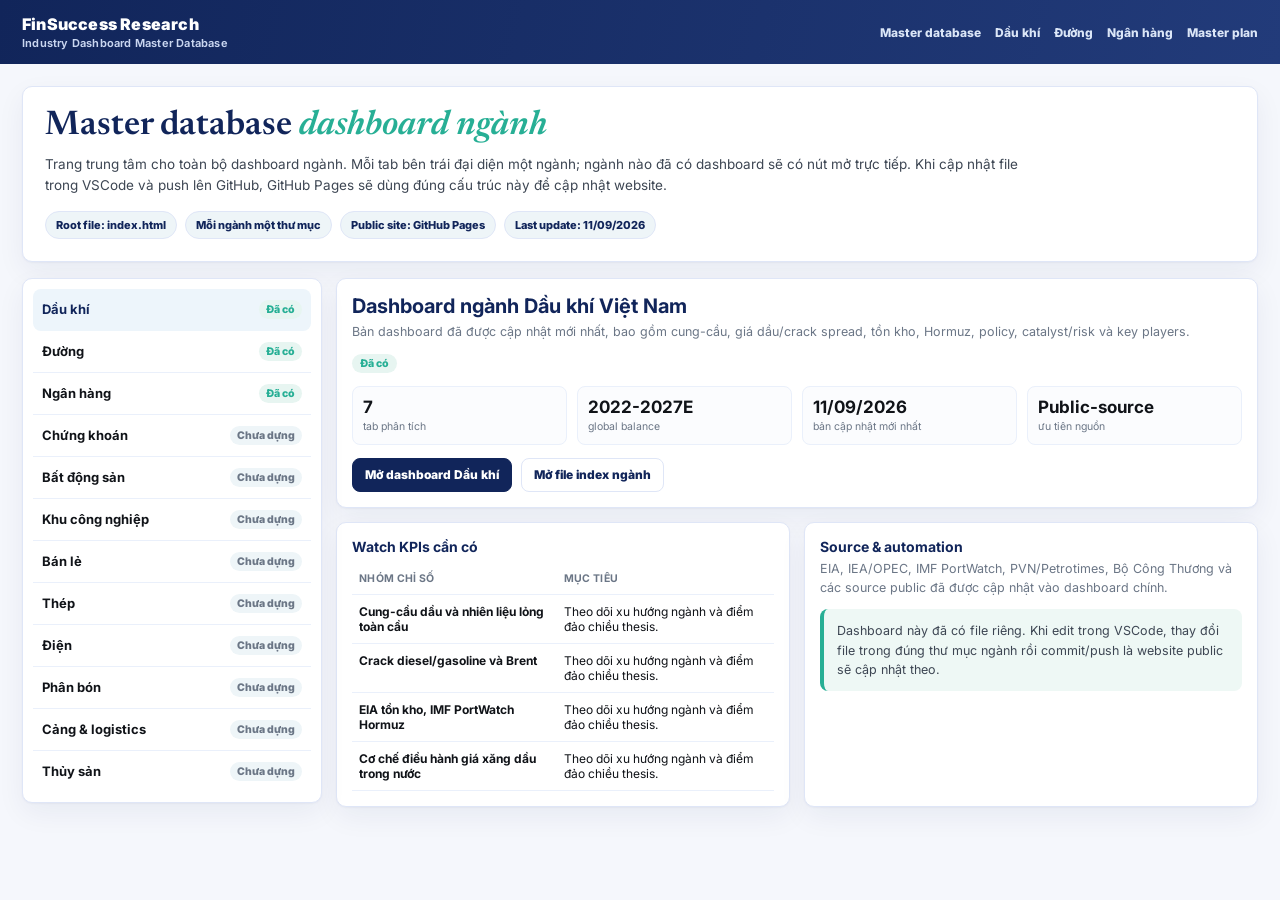
==== commit e5504bd5: "Tích hợp dashboard Ngân hàng (20 nhóm Wi), cập nhật Dầu khí/Đường và shared assets vào web tổng - Ba" ====
--- a/index.html
+++ b/index.html
@@ -46,6 +46,7 @@
       <a href="./">Master database</a>
       <a href="Dau-khi/">Dầu khí</a>
       <a href="Sugar/">Đường</a>
+      <a href="Bank/">Ngân hàng</a>
       <a href="Masterplan/">Master plan</a>
     </nav>
   </div>
@@ -58,7 +59,7 @@
       <span class="pill">Root file: index.html</span>
       <span class="pill">Mỗi ngành một thư mục</span>
       <span class="pill">Public site: GitHub Pages</span>
-      <span class="pill">Last update: 04/09/2026</span>
+      <span class="pill">Last update: 11/09/2026</span>
     </div>
   </section>
   <section class="layout">
@@ -68,9 +69,9 @@
 </main>
 <script>
 const industries=[
-  {id:"dau-khi",name:"Dầu khí",status:"ready",folder:"Dau-khi/",headline:"Dashboard ngành Dầu khí Việt Nam",desc:"Đã có dashboard v1 với cung-cầu thế giới, giá dầu/crack spread, tồn kho, Hormuz, policy, catalyst/risk và key players.",metrics:[["7","tab phân tích"],["2022-2027E","global balance"],["03/09/2026","mốc cập nhật"],["Public-source","ưu tiên nguồn"]],watch:["Cung-cầu dầu và nhiên liệu lỏng toàn cầu","Crack diesel/gasoline và Brent","EIA tồn kho, IMF PortWatch Hormuz","Cơ chế điều hành giá xăng dầu trong nước"],sources:"EIA, IEA/OPEC links, IMF PortWatch, CostFlow/Petrolimex, Bộ Công Thương, Petrovietnam/PetroTimes."},
-  {id:"duong",name:"Đường",status:"ready",folder:"Sugar/",headline:"Dashboard ngành Đường",desc:"Đã có file dashboard riêng trong thư mục Sugar. Nên rà lại nguồn và chuẩn hóa theo cùng source-confidence framework như Dầu khí.",metrics:[["1","dashboard hiện có"],["Needs QA","nguồn dữ liệu"],["Static HTML","triển khai"],["Next","chuẩn hóa format"]],watch:["Giá đường thế giới và trong nước","Sản lượng mía/đường Việt Nam","Quota nhập khẩu, ATIGA, đường lậu","Biên lợi nhuận doanh nghiệp đường"],sources:"Cần rà lại trong lượt tiếp theo."},
-  {id:"ngan-hang",name:"Ngân hàng",status:"planned",headline:"Ngân hàng",desc:"Chưa dựng dashboard ngành.",watch:["NIM, CASA, credit growth","Nợ xấu, CIC/VAMC, provision","Bond/property exposure","Valuation và implied growth"]},
+  {id:"dau-khi",name:"Dầu khí",status:"ready",folder:"Dau-khi/",headline:"Dashboard ngành Dầu khí Việt Nam",desc:"Bản dashboard đã được cập nhật mới nhất, bao gồm cung-cầu, giá dầu/crack spread, tồn kho, Hormuz, policy, catalyst/risk và key players.",metrics:[["7","tab phân tích"],["2022-2027E","global balance"],["11/09/2026","bản cập nhật mới nhất"],["Public-source","ưu tiên nguồn"]],watch:["Cung-cầu dầu và nhiên liệu lỏng toàn cầu","Crack diesel/gasoline và Brent","EIA tồn kho, IMF PortWatch Hormuz","Cơ chế điều hành giá xăng dầu trong nước"],sources:"EIA, IEA/OPEC, IMF PortWatch, PVN/Petrotimes, Bộ Công Thương và các source public đã được cập nhật vào dashboard chính."},
+  {id:"duong",name:"Đường",status:"ready",folder:"Sugar/",headline:"Dashboard ngành Đường",desc:"Đã có dashboard Đường được cập nhật mới nhất trong project, với các section cung-cầu, giá chi phí margin, policy/trade/tax, catalyst/risk và key players.",metrics:[["1","dashboard chính thức"],["11/09/2026","bản cập nhật mới nhất"],["Static HTML","triển khai"],["Ready","đã tích hợp web tổng"]],watch:["Giá đường thế giới và trong nước","Sản lượng mía/đường Việt Nam","Quota nhập khẩu, ATIGA, đường lậu","Biên lợi nhuận doanh nghiệp đường"],sources:"USDA FAS PSD, World Bank Pink Sheet, VSSA, Viện Nghiên cứu Mía Đường và các nguồn công bố đã được tích hợp trong dashboard Đường."},
+  {id:"ngan-hang",name:"Ngân hàng",status:"ready",folder:"Bank/",headline:"Dashboard ngành Ngân hàng Việt Nam",desc:"Bảy tab theo flow cung vốn – tín dụng – biên lợi nhuận – chính sách – rủi ro, với dữ liệu Eximbank, IFC, pháp lý và Wi bundle session-only đã được tích hợp.",metrics:[["7","tab phân tích"],["20","Wi blocks đã nối"],["11/09/2026","Wi bundle checked"],["Ready","đã tích hợp web tổng"]],watch:["Huy động so với tín dụng","Giá vốn, NIM và CASA","Nợ nhóm 2, NPL và credit cost","OMO, tỷ giá, room và tỷ lệ an toàn"],sources:"Eximbank, IFC, Công báo, Tạp chí Ngân hàng và Wi bundle đã được tích hợp. Các khối còn thiếu/giới hạn vẫn được giữ rõ trên dashboard để không lẫn lộn dữ liệu và suy luận."},
   {id:"chung-khoan",name:"Chứng khoán",status:"planned",headline:"Chứng khoán",desc:"Chưa dựng dashboard ngành.",watch:["Thanh khoản thị trường","Margin lending","IPO/upgrading story","Broker market share"]},
   {id:"bds",name:"Bất động sản",status:"planned",headline:"Bất động sản dân cư",desc:"Chưa dựng dashboard ngành.",watch:["Presales, backlog, bàn giao","Pháp lý dự án","Lãi suất vay mua nhà","RNAV discount"]},
   {id:"kcn",name:"Khu công nghiệp",status:"planned",headline:"Khu công nghiệp",desc:"Chưa dựng dashboard ngành.",watch:["FDI đăng ký/giải ngân","Giá thuê đất KCN","Diện tích sẵn sàng cho thuê","Tiến độ pháp lý dự án mới"]},
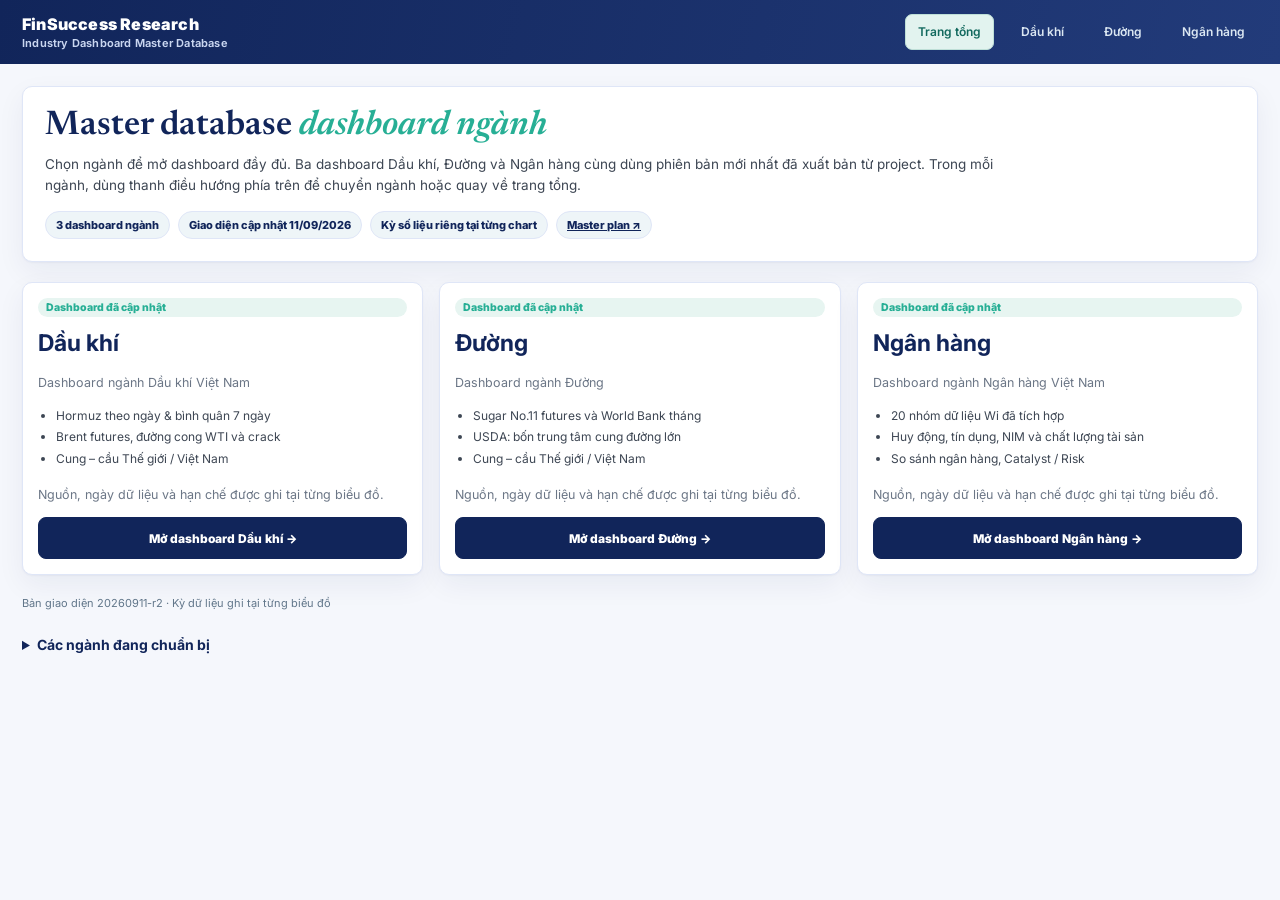
==== commit c2b97774: "Fix hub routing and version all three sector dashboards" ====
--- a/index.html
+++ b/index.html
@@ -4,6 +4,8 @@
 <meta charset="utf-8" />
 <meta name="viewport" content="width=device-width, initial-scale=1" />
 <title>FinSuccess Industry Dashboard Database</title>
+<link rel="stylesheet" href="assets/site-navigation.css?v=54a3825f55f4">
+<script src="assets/site-navigation.js?v=9b367760d97e" data-release="20260911-r2"></script>
 <link rel="preconnect" href="https://fonts.googleapis.com">
 <link rel="preconnect" href="https://fonts.gstatic.com" crossorigin>
 <link rel="stylesheet" href="https://fonts.googleapis.com/css2?family=Inter:wght@400;500;600;700;800;900&family=Newsreader:ital,wght@0,500;0,600;1,500&display=swap">
@@ -35,6 +37,8 @@
 table{width:100%;border-collapse:collapse;font-size:12px;margin-top:8px}th,td{padding:9px 7px;border-bottom:1px solid var(--hair);text-align:left;vertical-align:top}th{font-size:10.5px;text-transform:uppercase;letter-spacing:.3px;color:var(--muted)}td b{color:var(--ink)}
 .status{display:inline-flex;border-radius:999px;padding:3px 8px;font-size:10.5px;font-weight:850}.s-ready{background:#e7f5f1;color:var(--accent)}.s-empty{background:#eef1f5;color:var(--muted)}
 .note{border-left:4px solid var(--accent);background:#eef8f5;border-radius:8px;padding:12px 13px;color:var(--ink2);font-size:12.5px;line-height:1.55}.warn{border-left-color:var(--red);background:#fbecea}
+.ready-grid{display:grid;grid-template-columns:repeat(3,minmax(0,1fr));gap:16px;margin:20px 0}.industry-card{display:flex;flex-direction:column;gap:12px;min-width:0}.industry-card .actions{margin-top:auto}.industry-card h2{font-size:23px}.industry-card .facts{grid-template-columns:1fr 1fr}.industry-card ul{margin:0;padding-left:18px;color:var(--ink2);font-size:12px;line-height:1.8}.industry-card .btn{width:100%;min-height:42px}.planned-industries{margin-top:24px}.planned-industries>summary{cursor:pointer;font-size:14px;font-weight:700;color:var(--navy)}.tab{text-decoration:none}.ready-grid+.site-release-inline{margin-top:0}
+@media(max-width:900px){.ready-grid{grid-template-columns:1fr}}
 @media(max-width:900px){.layout{grid-template-columns:1fr}.side{position:static}.two,.facts{grid-template-columns:1fr}.wrap{padding:14px}.hero h1{font-size:27px}}
 </style>
 </head>
@@ -42,30 +46,28 @@
 <div class="topbar">
   <div class="topbar-inner">
     <div class="brand">FinSuccess Research<small>Industry Dashboard Master Database</small></div>
-    <nav class="topnav">
-      <a href="./">Master database</a>
-      <a href="Dau-khi/">Dầu khí</a>
-      <a href="Sugar/">Đường</a>
-      <a href="Bank/">Ngân hàng</a>
-      <a href="Masterplan/">Master plan</a>
+    <nav class="topnav" data-site-navigation="home">
+      <a href="./">Trang tổng</a><a href="Dau-khi/">Dầu khí</a><a href="Sugar/">Đường</a><a href="Bank/">Ngân hàng</a>
     </nav>
   </div>
 </div>
 <main class="wrap">
   <section class="hero">
     <h1>Master database <em>dashboard ngành</em></h1>
-    <p>Trang trung tâm cho toàn bộ dashboard ngành. Mỗi tab bên trái đại diện một ngành; ngành nào đã có dashboard sẽ có nút mở trực tiếp. Khi cập nhật file trong VSCode và push lên GitHub, GitHub Pages sẽ dùng đúng cấu trúc này để cập nhật website.</p>
+    <p>Chọn ngành để mở dashboard đầy đủ. Ba dashboard Dầu khí, Đường và Ngân hàng cùng dùng phiên bản mới nhất đã xuất bản từ project. Trong mỗi ngành, dùng thanh điều hướng phía trên để chuyển ngành hoặc quay về trang tổng.</p>
     <div class="meta">
-      <span class="pill">Root file: index.html</span>
-      <span class="pill">Mỗi ngành một thư mục</span>
-      <span class="pill">Public site: GitHub Pages</span>
-      <span class="pill">Last update: 11/09/2026</span>
+      <span class="pill">3 dashboard ngành</span>
+      <span class="pill">Giao diện cập nhật 11/09/2026</span>
+      <span class="pill">Kỳ số liệu riêng tại từng chart</span>
+      <a class="pill" data-site-route="plan" href="Masterplan/">Master plan ↗</a>
     </div>
   </section>
-  <section class="layout">
+  <section class="ready-grid" id="readyDashboards" aria-label="Mở dashboard ngành"></section>
+  <p class="site-release-inline" data-release-label></p>
+  <details class="planned-industries"><summary>Các ngành đang chuẩn bị</summary><section class="layout">
     <aside class="side" id="industryTabs"></aside>
     <div id="industryPanes"></div>
-  </section>
+  </section></details>
 </main>
 <script>
 const industries=[
@@ -87,8 +89,16 @@
 const statusLabel={ready:"Đã có",planned:"Chưa dựng"};
 const statusClass={ready:"s-ready",planned:"s-empty"};
 function render(){
-  tabs.innerHTML=industries.map((x,i)=>`<button class="tab ${x.status==="ready"?"ready":""} ${i===0?"active":""}" data-id="${x.id}"><strong>${x.name}</strong><span>${statusLabel[x.status]}</span></button>`).join("");
-  panes.innerHTML=industries.map((x,i)=>{
+  const routeFor={"dau-khi":"oil","duong":"sugar","ngan-hang":"bank"};
+  const descriptions={
+    "dau-khi":["Hormuz theo ngày & bình quân 7 ngày","Brent futures, đường cong WTI và crack","Cung – cầu Thế giới / Việt Nam"],
+    "duong":["Sugar No.11 futures và World Bank tháng","USDA: bốn trung tâm cung đường lớn","Cung – cầu Thế giới / Việt Nam"],
+    "ngan-hang":["20 nhóm dữ liệu Wi đã tích hợp","Huy động, tín dụng, NIM và chất lượng tài sản","So sánh ngân hàng, Catalyst / Risk"]
+  };
+  document.getElementById('readyDashboards').innerHTML=industries.filter(x=>x.status==='ready').map(x=>`<article class="card industry-card" data-industry="${x.id}"><span class="status s-ready">Dashboard đã cập nhật</span><h2>${x.name}</h2><p class="sub">${x.headline}</p><ul>${descriptions[x.id].map(t=>`<li>${t}</li>`).join('')}</ul><p class="sub">Nguồn, ngày dữ liệu và hạn chế được ghi tại từng biểu đồ.</p><div class="actions"><a class="btn primary" data-site-route="${routeFor[x.id]}" href="${DashboardSite.href(routeFor[x.id])}">Mở dashboard ${x.name} →</a></div></article>`).join('');
+  const planned=industries.filter(x=>x.status!=='ready');
+  tabs.innerHTML=planned.map((x,i)=>`<button class="tab ${i===0?"active":""}" data-id="${x.id}"><strong>${x.name}</strong><span>${statusLabel[x.status]}</span></button>`).join("");
+  panes.innerHTML=planned.map((x,i)=>{
     const ready=x.status==="ready"&&x.folder;
     const metrics=x.metrics||[["Chưa có","dashboard"],["Cần","source map"],["Cần","watch KPIs"],["Cần","template"]];
     return `<article class="pane ${i===0?"active":""}" id="pane-${x.id}">
@@ -117,8 +127,12 @@
 }
 render();
 const initial=(location.hash||"").replace("#","");
-if(industries.some(x=>x.id===initial)) selectIndustry(initial,false);
-window.addEventListener("hashchange",()=>{const id=(location.hash||"").replace("#","");if(industries.some(x=>x.id===id)) selectIndustry(id,false);});
+const initialIndustry=industries.find(x=>x.id===initial);
+if(initialIndustry&&initialIndustry.status!=="ready"){
+  document.querySelector('.planned-industries').open=true;
+  selectIndustry(initial,false);
+}
+window.addEventListener("hashchange",()=>{const id=(location.hash||"").replace("#","");const target=industries.find(x=>x.id===id);if(target&&target.status!=="ready"){selectIndustry(id,false);}});
 </script>
 </body>
 </html>
--- a/assets/site-navigation.css
+++ b/assets/site-navigation.css
@@ -0,0 +1,12 @@
+/* Shared navigation only; financial cards and source limitations are untouched. */
+html[data-redirecting="true"] body{visibility:hidden}
+.site-navigation-shell{background:#112b43;border-bottom:1px solid #29445c}
+.site-navigation-inner{max-width:1460px;margin:auto;padding:10px 22px;display:flex;align-items:center;justify-content:space-between;gap:12px;flex-wrap:wrap}
+.site-navigation{display:flex;gap:7px;align-items:center;flex-wrap:wrap}
+.site-navigation a,.topbar .site-navigation a{display:inline-flex;align-items:center;min-height:36px;padding:7px 12px;border:1px solid transparent;border-radius:7px;color:#dbe7f2;text-decoration:none;font:600 12px/1.4 Inter,system-ui,sans-serif;white-space:nowrap}
+.site-navigation a:hover,.topbar .site-navigation a:hover{background:#ffffff14;color:white}
+.site-navigation a[aria-current="page"],.topbar .site-navigation a[aria-current="page"]{background:#e2f3ef;color:#12695e;border-color:#bedfd7}
+.site-navigation a:focus-visible{outline:3px solid #75d0bf;outline-offset:2px}
+.site-release-note{font:11px/1.5 Inter,system-ui,sans-serif;color:#b9ccdb;margin:0}
+.site-release-inline{color:#61768a;font:11px/1.5 Inter,system-ui,sans-serif;margin:12px 0}
+@media(max-width:700px){.site-navigation-inner{padding:10px 14px}.site-navigation{gap:4px}.site-navigation a,.topbar .site-navigation a{padding:7px 9px;font-size:11px}.site-release-note{font-size:10px}}
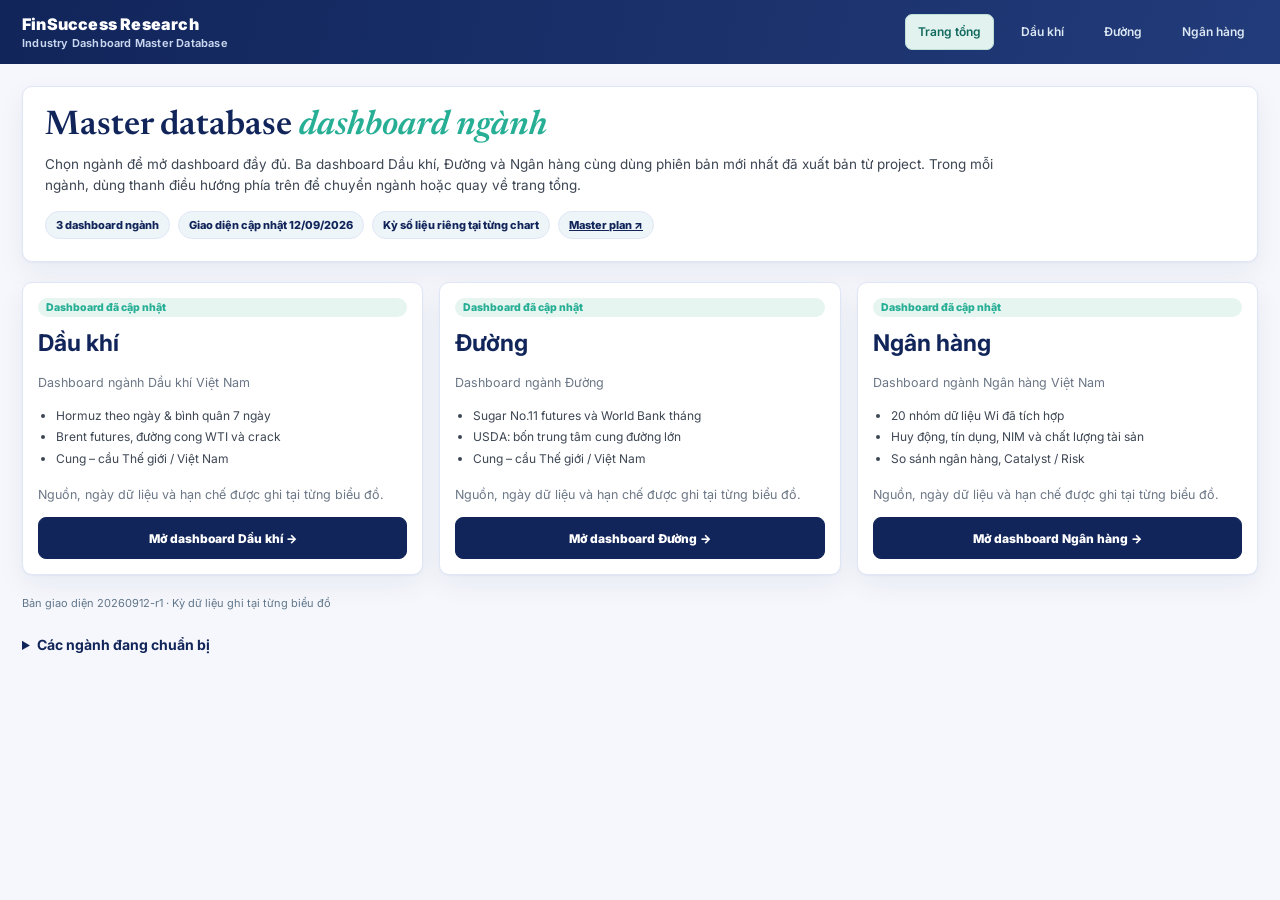
==== commit c39d28fc: "Simplify chart cards and group oil inventory views" ====
--- a/index.html
+++ b/index.html
@@ -5,7 +5,7 @@
 <meta name="viewport" content="width=device-width, initial-scale=1" />
 <title>FinSuccess Industry Dashboard Database</title>
 <link rel="stylesheet" href="assets/site-navigation.css?v=54a3825f55f4">
-<script src="assets/site-navigation.js?v=9b367760d97e" data-release="20260911-r2"></script>
+<script src="assets/site-navigation.js?v=9b367760d97e" data-release="20260912-r1"></script>
 <link rel="preconnect" href="https://fonts.googleapis.com">
 <link rel="preconnect" href="https://fonts.gstatic.com" crossorigin>
 <link rel="stylesheet" href="https://fonts.googleapis.com/css2?family=Inter:wght@400;500;600;700;800;900&family=Newsreader:ital,wght@0,500;0,600;1,500&display=swap">
@@ -57,7 +57,7 @@
     <p>Chọn ngành để mở dashboard đầy đủ. Ba dashboard Dầu khí, Đường và Ngân hàng cùng dùng phiên bản mới nhất đã xuất bản từ project. Trong mỗi ngành, dùng thanh điều hướng phía trên để chuyển ngành hoặc quay về trang tổng.</p>
     <div class="meta">
       <span class="pill">3 dashboard ngành</span>
-      <span class="pill">Giao diện cập nhật 11/09/2026</span>
+      <span class="pill">Giao diện cập nhật 12/09/2026</span>
       <span class="pill">Kỳ số liệu riêng tại từng chart</span>
       <a class="pill" data-site-route="plan" href="Masterplan/">Master plan ↗</a>
     </div>
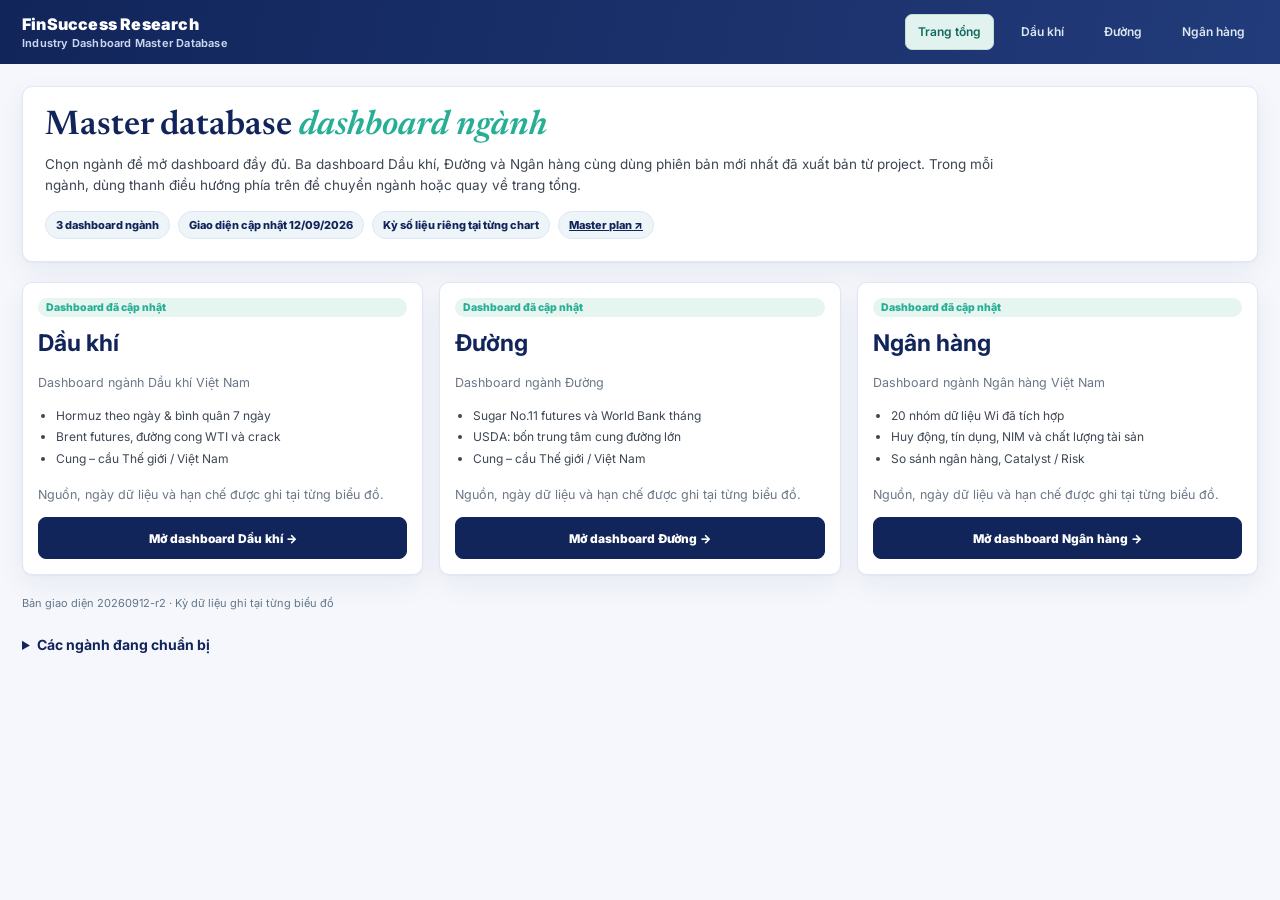
==== commit 1eb5d776: "Organize catalyst and risk tabs into concise signal boards" ====
--- a/index.html
+++ b/index.html
@@ -5,7 +5,7 @@
 <meta name="viewport" content="width=device-width, initial-scale=1" />
 <title>FinSuccess Industry Dashboard Database</title>
 <link rel="stylesheet" href="assets/site-navigation.css?v=54a3825f55f4">
-<script src="assets/site-navigation.js?v=9b367760d97e" data-release="20260912-r1"></script>
+<script src="assets/site-navigation.js?v=9b367760d97e" data-release="20260912-r2"></script>
 <link rel="preconnect" href="https://fonts.googleapis.com">
 <link rel="preconnect" href="https://fonts.gstatic.com" crossorigin>
 <link rel="stylesheet" href="https://fonts.googleapis.com/css2?family=Inter:wght@400;500;600;700;800;900&family=Newsreader:ital,wght@0,500;0,600;1,500&display=swap">
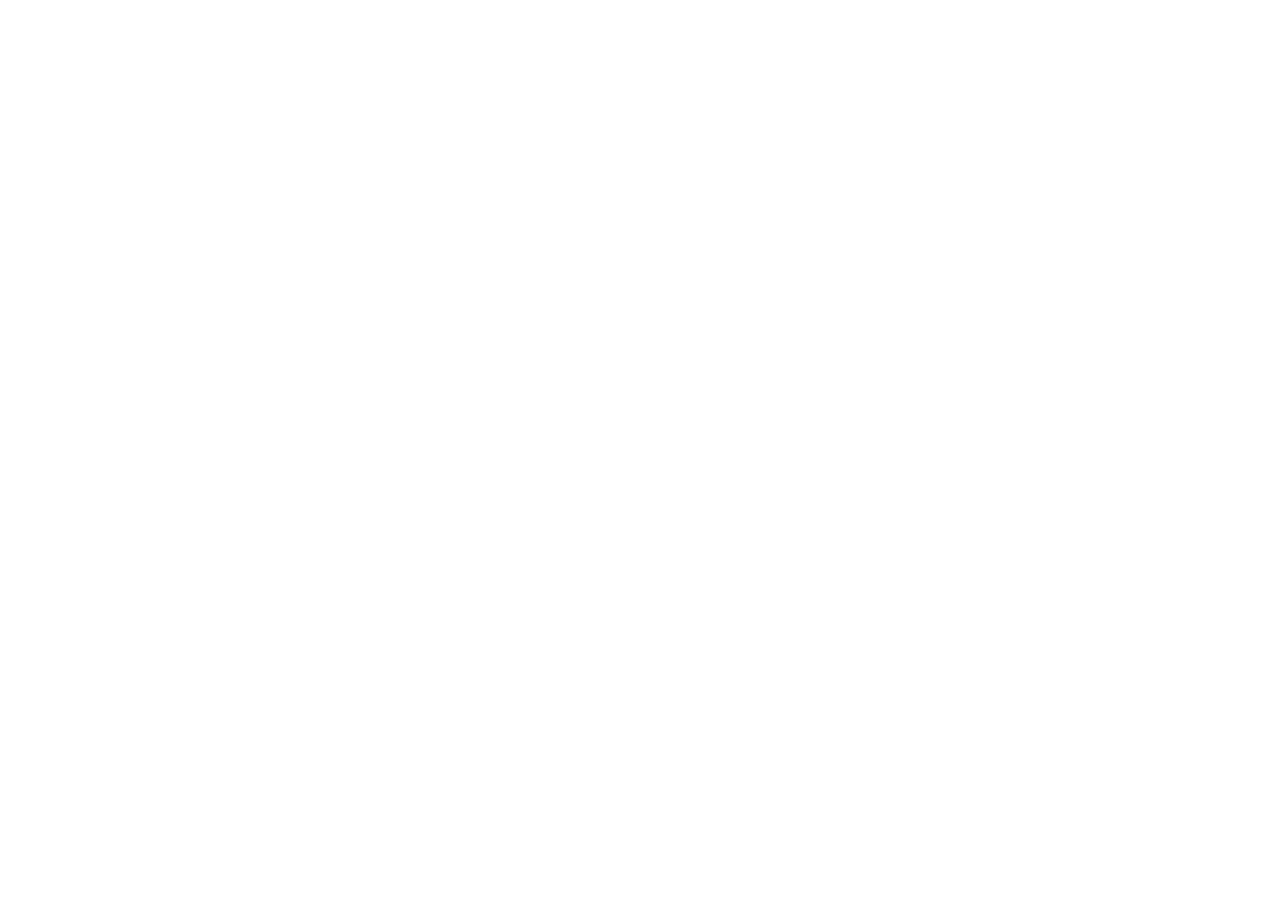
==== commit f3c287e8: "Trang chuyển hướng sang FinSuccess-Investment-JSC/AI-dashboard-masterplan Co-Authored-By: Claude Opu" ====
--- a/index.html
+++ b/index.html
@@ -1,138 +1,14 @@
 <!doctype html>
-<html lang="vi">
-<head>
-<meta charset="utf-8" />
-<meta name="viewport" content="width=device-width, initial-scale=1" />
-<title>FinSuccess Industry Dashboard Database</title>
-<link rel="stylesheet" href="assets/site-navigation.css?v=54a3825f55f4">
-<script src="assets/site-navigation.js?v=9b367760d97e" data-release="20260912-r2"></script>
-<link rel="preconnect" href="https://fonts.googleapis.com">
-<link rel="preconnect" href="https://fonts.gstatic.com" crossorigin>
-<link rel="stylesheet" href="https://fonts.googleapis.com/css2?family=Inter:wght@400;500;600;700;800;900&family=Newsreader:ital,wght@0,500;0,600;1,500&display=swap">
-<style>
-:root{--navy:#11255a;--navy2:#1d3678;--accent:#27af95;--accent2:#2fd0b2;--page:#f5f7fc;--card:#fff;--ink:#101318;--ink2:#3d4653;--muted:#6b7686;--line:#dfe6f7;--hair:#eaf0fb;--soft:#eef5f8;--red:#b8443a;--shadow:0 1px 2px rgba(17,37,90,.04),0 10px 28px rgba(17,37,90,.06)}
-*{box-sizing:border-box}
-body{margin:0;background:var(--page);color:var(--ink);font-family:"Inter",system-ui,-apple-system,"Segoe UI",sans-serif}
-a{color:inherit}
-.topbar{background:linear-gradient(103deg,var(--navy),#223b7a);color:#fff}
-.topbar-inner{max-width:1380px;margin:auto;padding:14px 22px;display:flex;align-items:center;justify-content:space-between;gap:16px;flex-wrap:wrap}
-.brand{font-weight:900;letter-spacing:.2px}.brand small{display:block;color:#c9d6f0;font-size:11px;font-weight:650;margin-top:2px}
-.topnav{display:flex;gap:14px;flex-wrap:wrap}.topnav a{font-size:12px;font-weight:800;color:#dbe6f7;text-decoration:none}.topnav a:hover{color:var(--accent2)}
-.wrap{max-width:1380px;margin:auto;padding:22px}
-.hero{border-radius:10px;background:var(--card);border:1px solid var(--line);box-shadow:var(--shadow);padding:22px}
-.hero h1{font-family:"Newsreader",Georgia,serif;font-size:34px;line-height:1.05;margin:0 0 9px;color:var(--navy);font-weight:600}.hero h1 em{color:var(--accent);font-style:italic}
-.hero p{margin:0;color:var(--ink2);font-size:13.5px;line-height:1.6;max-width:980px}
-.meta{display:flex;gap:8px;flex-wrap:wrap;margin-top:14px}.pill{border:1px solid var(--line);background:var(--soft);border-radius:999px;padding:6px 10px;font-size:11px;font-weight:800;color:var(--navy)}
-.layout{display:grid;grid-template-columns:300px 1fr;gap:14px;margin-top:16px;align-items:start}
-.side{position:sticky;top:14px;background:var(--card);border:1px solid var(--line);border-radius:10px;box-shadow:var(--shadow);padding:10px}
-.tab{width:100%;display:flex;align-items:center;justify-content:space-between;gap:10px;border:0;border-bottom:1px solid var(--hair);background:transparent;color:var(--ink2);padding:11px 9px;text-align:left;cursor:pointer;font:inherit}
-.tab:last-child{border-bottom:0}.tab strong{font-size:13px;color:var(--ink)}.tab span{font-size:10.5px;font-weight:850;border-radius:999px;padding:3px 7px;background:var(--soft);color:var(--muted);white-space:nowrap}
-.tab.ready span{background:#e7f5f1;color:var(--accent)}.tab.active{background:#edf5fb;border-radius:8px;border-bottom-color:transparent}.tab.active strong{color:var(--navy)}
-.pane{display:none}.pane.active{display:block}.grid{display:grid;gap:14px}.two{grid-template-columns:1fr 1fr}
-.card{background:var(--card);border:1px solid var(--line);border-radius:10px;box-shadow:var(--shadow);padding:15px}
-.card h2,.card h3{margin:0;color:var(--navy)}.card h2{font-size:20px}.card h3{font-size:14px}.sub{margin:5px 0 0;color:var(--muted);font-size:12.5px;line-height:1.5}
-.actions{display:flex;gap:9px;flex-wrap:wrap;margin-top:13px}.btn{display:inline-flex;align-items:center;justify-content:center;min-height:34px;border-radius:8px;padding:8px 12px;text-decoration:none;font-size:12px;font-weight:850;border:1px solid var(--line);background:var(--card);color:var(--navy)}
-.btn.primary{background:var(--navy);border-color:var(--navy);color:#fff}.btn.primary:hover{background:var(--accent);border-color:var(--accent)}.btn.disabled{pointer-events:none;color:var(--muted);background:#f2f4f8}
-.facts{display:grid;grid-template-columns:repeat(4,1fr);gap:10px;margin-top:13px}.fact{border:1px solid var(--hair);border-radius:8px;background:#fbfcfe;padding:10px}.fact b{display:block;font-size:17px;color:var(--ink)}.fact span{display:block;margin-top:3px;font-size:10.5px;color:var(--muted);line-height:1.35}
-table{width:100%;border-collapse:collapse;font-size:12px;margin-top:8px}th,td{padding:9px 7px;border-bottom:1px solid var(--hair);text-align:left;vertical-align:top}th{font-size:10.5px;text-transform:uppercase;letter-spacing:.3px;color:var(--muted)}td b{color:var(--ink)}
-.status{display:inline-flex;border-radius:999px;padding:3px 8px;font-size:10.5px;font-weight:850}.s-ready{background:#e7f5f1;color:var(--accent)}.s-empty{background:#eef1f5;color:var(--muted)}
-.note{border-left:4px solid var(--accent);background:#eef8f5;border-radius:8px;padding:12px 13px;color:var(--ink2);font-size:12.5px;line-height:1.55}.warn{border-left-color:var(--red);background:#fbecea}
-.ready-grid{display:grid;grid-template-columns:repeat(3,minmax(0,1fr));gap:16px;margin:20px 0}.industry-card{display:flex;flex-direction:column;gap:12px;min-width:0}.industry-card .actions{margin-top:auto}.industry-card h2{font-size:23px}.industry-card .facts{grid-template-columns:1fr 1fr}.industry-card ul{margin:0;padding-left:18px;color:var(--ink2);font-size:12px;line-height:1.8}.industry-card .btn{width:100%;min-height:42px}.planned-industries{margin-top:24px}.planned-industries>summary{cursor:pointer;font-size:14px;font-weight:700;color:var(--navy)}.tab{text-decoration:none}.ready-grid+.site-release-inline{margin-top:0}
-@media(max-width:900px){.ready-grid{grid-template-columns:1fr}}
-@media(max-width:900px){.layout{grid-template-columns:1fr}.side{position:static}.two,.facts{grid-template-columns:1fr}.wrap{padding:14px}.hero h1{font-size:27px}}
-</style>
-</head>
-<body>
-<div class="topbar">
-  <div class="topbar-inner">
-    <div class="brand">FinSuccess Research<small>Industry Dashboard Master Database</small></div>
-    <nav class="topnav" data-site-navigation="home">
-      <a href="./">Trang tổng</a><a href="Dau-khi/">Dầu khí</a><a href="Sugar/">Đường</a><a href="Bank/">Ngân hàng</a>
-    </nav>
-  </div>
-</div>
-<main class="wrap">
-  <section class="hero">
-    <h1>Master database <em>dashboard ngành</em></h1>
-    <p>Chọn ngành để mở dashboard đầy đủ. Ba dashboard Dầu khí, Đường và Ngân hàng cùng dùng phiên bản mới nhất đã xuất bản từ project. Trong mỗi ngành, dùng thanh điều hướng phía trên để chuyển ngành hoặc quay về trang tổng.</p>
-    <div class="meta">
-      <span class="pill">3 dashboard ngành</span>
-      <span class="pill">Giao diện cập nhật 12/09/2026</span>
-      <span class="pill">Kỳ số liệu riêng tại từng chart</span>
-      <a class="pill" data-site-route="plan" href="Masterplan/">Master plan ↗</a>
-    </div>
-  </section>
-  <section class="ready-grid" id="readyDashboards" aria-label="Mở dashboard ngành"></section>
-  <p class="site-release-inline" data-release-label></p>
-  <details class="planned-industries"><summary>Các ngành đang chuẩn bị</summary><section class="layout">
-    <aside class="side" id="industryTabs"></aside>
-    <div id="industryPanes"></div>
-  </section></details>
-</main>
+<html lang="vi"><head><meta charset="utf-8"><meta name="viewport" content="width=device-width,initial-scale=1">
+<title>Dashboard ngành đã chuyển địa chỉ</title>
+<meta name="robots" content="noindex">
 <script>
-const industries=[
-  {id:"dau-khi",name:"Dầu khí",status:"ready",folder:"Dau-khi/",headline:"Dashboard ngành Dầu khí Việt Nam",desc:"Bản dashboard đã được cập nhật mới nhất, bao gồm cung-cầu, giá dầu/crack spread, tồn kho, Hormuz, policy, catalyst/risk và key players.",metrics:[["7","tab phân tích"],["2022-2027E","global balance"],["11/09/2026","bản cập nhật mới nhất"],["Public-source","ưu tiên nguồn"]],watch:["Cung-cầu dầu và nhiên liệu lỏng toàn cầu","Crack diesel/gasoline và Brent","EIA tồn kho, IMF PortWatch Hormuz","Cơ chế điều hành giá xăng dầu trong nước"],sources:"EIA, IEA/OPEC, IMF PortWatch, PVN/Petrotimes, Bộ Công Thương và các source public đã được cập nhật vào dashboard chính."},
-  {id:"duong",name:"Đường",status:"ready",folder:"Sugar/",headline:"Dashboard ngành Đường",desc:"Đã có dashboard Đường được cập nhật mới nhất trong project, với các section cung-cầu, giá chi phí margin, policy/trade/tax, catalyst/risk và key players.",metrics:[["1","dashboard chính thức"],["11/09/2026","bản cập nhật mới nhất"],["Static HTML","triển khai"],["Ready","đã tích hợp web tổng"]],watch:["Giá đường thế giới và trong nước","Sản lượng mía/đường Việt Nam","Quota nhập khẩu, ATIGA, đường lậu","Biên lợi nhuận doanh nghiệp đường"],sources:"USDA FAS PSD, World Bank Pink Sheet, VSSA, Viện Nghiên cứu Mía Đường và các nguồn công bố đã được tích hợp trong dashboard Đường."},
-  {id:"ngan-hang",name:"Ngân hàng",status:"ready",folder:"Bank/",headline:"Dashboard ngành Ngân hàng Việt Nam",desc:"Bảy tab theo flow cung vốn – tín dụng – biên lợi nhuận – chính sách – rủi ro, với dữ liệu Eximbank, IFC, pháp lý và Wi bundle session-only đã được tích hợp.",metrics:[["7","tab phân tích"],["20","Wi blocks đã nối"],["11/09/2026","Wi bundle checked"],["Ready","đã tích hợp web tổng"]],watch:["Huy động so với tín dụng","Giá vốn, NIM và CASA","Nợ nhóm 2, NPL và credit cost","OMO, tỷ giá, room và tỷ lệ an toàn"],sources:"Eximbank, IFC, Công báo, Tạp chí Ngân hàng và Wi bundle đã được tích hợp. Các khối còn thiếu/giới hạn vẫn được giữ rõ trên dashboard để không lẫn lộn dữ liệu và suy luận."},
-  {id:"chung-khoan",name:"Chứng khoán",status:"planned",headline:"Chứng khoán",desc:"Chưa dựng dashboard ngành.",watch:["Thanh khoản thị trường","Margin lending","IPO/upgrading story","Broker market share"]},
-  {id:"bds",name:"Bất động sản",status:"planned",headline:"Bất động sản dân cư",desc:"Chưa dựng dashboard ngành.",watch:["Presales, backlog, bàn giao","Pháp lý dự án","Lãi suất vay mua nhà","RNAV discount"]},
-  {id:"kcn",name:"Khu công nghiệp",status:"planned",headline:"Khu công nghiệp",desc:"Chưa dựng dashboard ngành.",watch:["FDI đăng ký/giải ngân","Giá thuê đất KCN","Diện tích sẵn sàng cho thuê","Tiến độ pháp lý dự án mới"]},
-  {id:"ban-le",name:"Bán lẻ",status:"planned",headline:"Bán lẻ",desc:"Chưa dựng dashboard ngành.",watch:["SSSG và traffic","Thu nhập/niềm tin tiêu dùng","Mở mới/đóng cửa hàng","Gross margin và inventory"]},
-  {id:"thep",name:"Thép",status:"planned",headline:"Thép",desc:"Chưa dựng dashboard ngành.",watch:["HRC/rebar spread","Quặng sắt, than cốc","Sản lượng tiêu thụ nội địa/xuất khẩu","China supply và trade defense"]},
-  {id:"dien",name:"Điện",status:"planned",headline:"Điện",desc:"Chưa dựng dashboard ngành.",watch:["Sản lượng điện theo nguồn","PPA/giá CGM","Thủy văn, than, LNG","Quy hoạch điện và capex"]},
-  {id:"phan-bon",name:"Phân bón",status:"planned",headline:"Phân bón",desc:"Chưa dựng dashboard ngành.",watch:["Urea/NPK prices","Gas/coal feedstock cost","Xuất nhập khẩu","Vụ mùa và tồn kho"]},
-  {id:"logistics",name:"Cảng & logistics",status:"planned",headline:"Cảng & logistics",desc:"Chưa dựng dashboard ngành.",watch:["Sản lượng container","Cước vận tải biển","Công suất cảng mới","Trade flow theo tuyến"]},
-  {id:"thuy-san",name:"Thủy sản",status:"planned",headline:"Thủy sản",desc:"Chưa dựng dashboard ngành.",watch:["Giá cá tra/tôm","Xuất khẩu theo thị trường","Feed cost","Thuế chống bán phá giá"]}
-];
-const tabs=document.getElementById("industryTabs");
-const panes=document.getElementById("industryPanes");
-const statusLabel={ready:"Đã có",planned:"Chưa dựng"};
-const statusClass={ready:"s-ready",planned:"s-empty"};
-function render(){
-  const routeFor={"dau-khi":"oil","duong":"sugar","ngan-hang":"bank"};
-  const descriptions={
-    "dau-khi":["Hormuz theo ngày & bình quân 7 ngày","Brent futures, đường cong WTI và crack","Cung – cầu Thế giới / Việt Nam"],
-    "duong":["Sugar No.11 futures và World Bank tháng","USDA: bốn trung tâm cung đường lớn","Cung – cầu Thế giới / Việt Nam"],
-    "ngan-hang":["20 nhóm dữ liệu Wi đã tích hợp","Huy động, tín dụng, NIM và chất lượng tài sản","So sánh ngân hàng, Catalyst / Risk"]
-  };
-  document.getElementById('readyDashboards').innerHTML=industries.filter(x=>x.status==='ready').map(x=>`<article class="card industry-card" data-industry="${x.id}"><span class="status s-ready">Dashboard đã cập nhật</span><h2>${x.name}</h2><p class="sub">${x.headline}</p><ul>${descriptions[x.id].map(t=>`<li>${t}</li>`).join('')}</ul><p class="sub">Nguồn, ngày dữ liệu và hạn chế được ghi tại từng biểu đồ.</p><div class="actions"><a class="btn primary" data-site-route="${routeFor[x.id]}" href="${DashboardSite.href(routeFor[x.id])}">Mở dashboard ${x.name} →</a></div></article>`).join('');
-  const planned=industries.filter(x=>x.status!=='ready');
-  tabs.innerHTML=planned.map((x,i)=>`<button class="tab ${i===0?"active":""}" data-id="${x.id}"><strong>${x.name}</strong><span>${statusLabel[x.status]}</span></button>`).join("");
-  panes.innerHTML=planned.map((x,i)=>{
-    const ready=x.status==="ready"&&x.folder;
-    const metrics=x.metrics||[["Chưa có","dashboard"],["Cần","source map"],["Cần","watch KPIs"],["Cần","template"]];
-    return `<article class="pane ${i===0?"active":""}" id="pane-${x.id}">
-      <div class="grid">
-        <section class="card">
-          <div style="display:flex;justify-content:space-between;gap:12px;align-items:flex-start;flex-wrap:wrap">
-            <div><h2>${x.headline}</h2><p class="sub">${x.desc}</p></div>
-            <span class="status ${statusClass[x.status]}">${statusLabel[x.status]}</span>
-          </div>
-          <div class="facts">${metrics.map(m=>`<div class="fact"><b>${m[0]}</b><span>${m[1]}</span></div>`).join("")}</div>
-          <div class="actions">${ready?`<a class="btn primary" href="${x.folder}">Mở dashboard ${x.name}</a><a class="btn" href="${x.folder}index.html">Mở file index ngành</a>`:`<a class="btn disabled" href="#">Chưa có dashboard</a>`}</div>
-        </section>
-        <section class="grid two">
-          <div class="card"><h3>Watch KPIs cần có</h3><table><thead><tr><th>Nhóm chỉ số</th><th>Mục tiêu</th></tr></thead><tbody>${(x.watch||[]).map(w=>`<tr><td><b>${w}</b></td><td>Theo dõi xu hướng ngành và điểm đảo chiều thesis.</td></tr>`).join("")}</tbody></table></div>
-          <div class="card"><h3>Source & automation</h3><p class="sub">${x.sources||"Chưa map nguồn. Khi dựng dashboard, mỗi chart/table cần ghi rõ nguồn public, tần suất cập nhật và phần nào chưa machine-readable."}</p><div class="note ${ready?"":"warn"}" style="margin-top:12px">${ready?"Dashboard này đã có file riêng. Khi edit trong VSCode, thay đổi file trong đúng thư mục ngành rồi commit/push là website public sẽ cập nhật theo.":"Ngành này là placeholder trong master database. Khi dựng ngành mới, tạo một thư mục cùng cấp root và thêm path vào database này."}</div></div>
-        </section>
-      </div>
-    </article>`;
-  }).join("");
-  document.querySelectorAll(".tab").forEach(btn=>btn.addEventListener("click",()=>selectIndustry(btn.dataset.id,true)));
-}
-function selectIndustry(id,pushHash){
-  document.querySelectorAll(".tab").forEach(x=>x.classList.toggle("active",x.dataset.id===id));
-  document.querySelectorAll(".pane").forEach(x=>x.classList.toggle("active",x.id==="pane-"+id));
-  if(pushHash) history.replaceState(null,"","#"+id);
-}
-render();
-const initial=(location.hash||"").replace("#","");
-const initialIndustry=industries.find(x=>x.id===initial);
-if(initialIndustry&&initialIndustry.status!=="ready"){
-  document.querySelector('.planned-industries').open=true;
-  selectIndustry(initial,false);
-}
-window.addEventListener("hashchange",()=>{const id=(location.hash||"").replace("#","");const target=industries.find(x=>x.id===id);if(target&&target.status!=="ready"){selectIndustry(id,false);}});
+// Giữ nguyên đường dẫn ngành (/Dau-khi/, /Sugar/, /Bank/...), query và hash khi chuyển sang địa chỉ mới.
+var NEW_BASE = "https://finsuccess-investment-jsc.github.io/AI-dashboard-masterplan";
+var rest = location.pathname.replace(/^\/AI-dashboard-masterplan/, "");
+location.replace(NEW_BASE + rest + location.search + location.hash);
 </script>
-</body>
-</html>
+<style>body{font-family:system-ui,sans-serif;margin:40px 16px;color:#1D2678;background:#fff}</style>
+</head><body>
+<p>Dashboard ngành đã chuyển sang địa chỉ mới: <a id="l" href="https://finsuccess-investment-jsc.github.io/AI-dashboard-masterplan/">finsuccess-investment-jsc.github.io/AI-dashboard-masterplan</a></p>
+</body></html>
